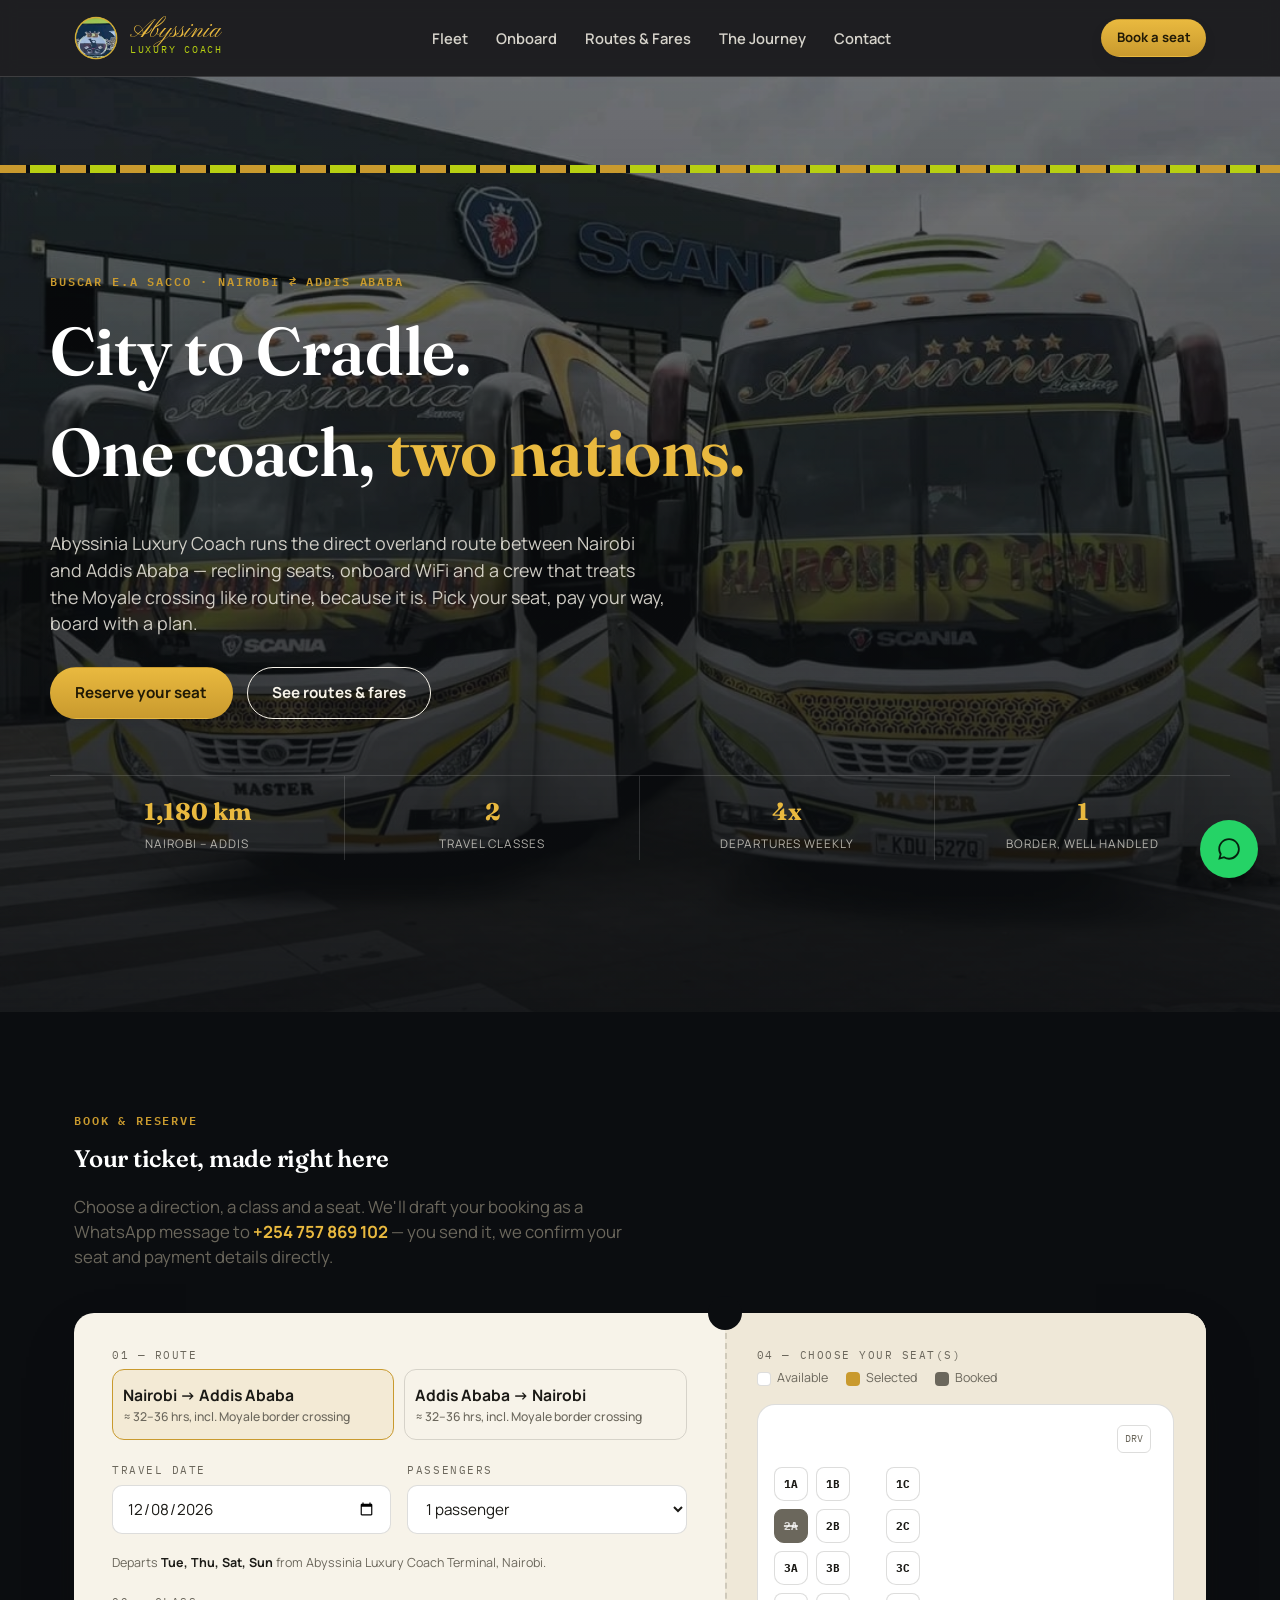
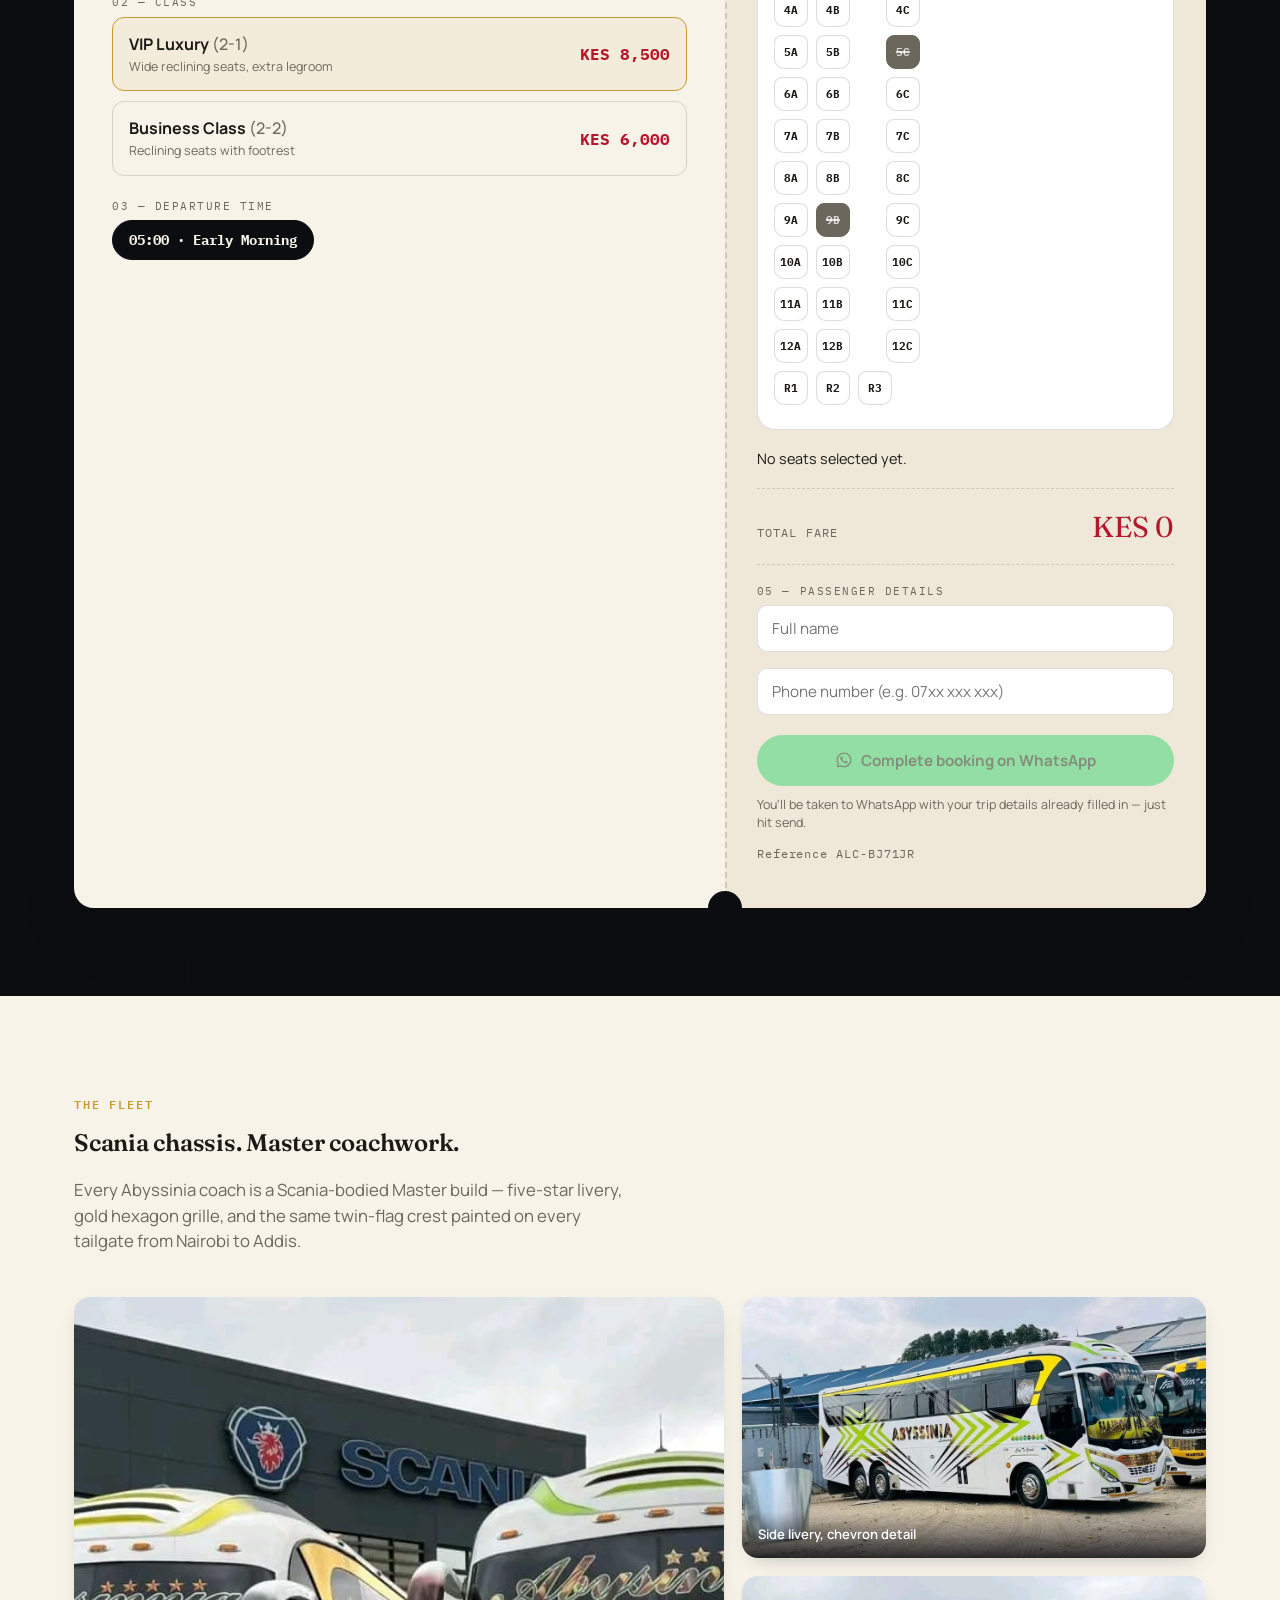
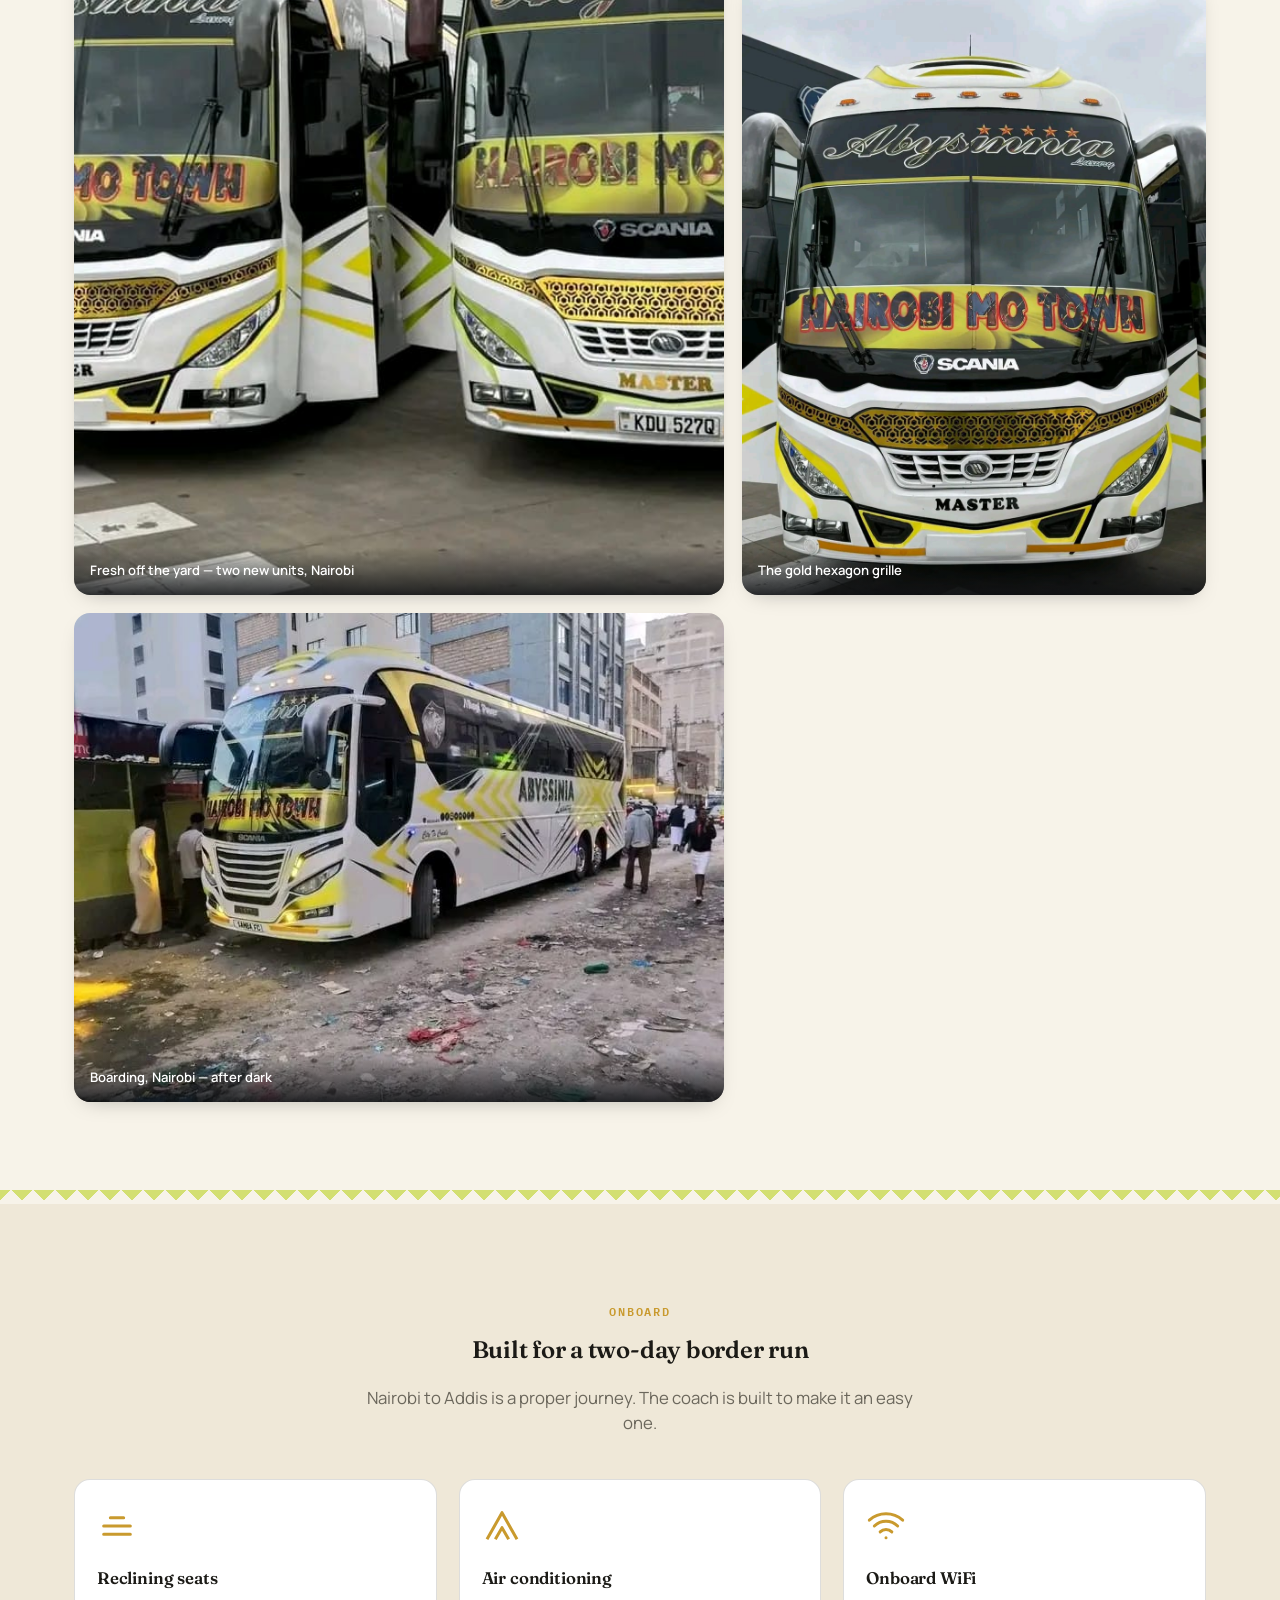
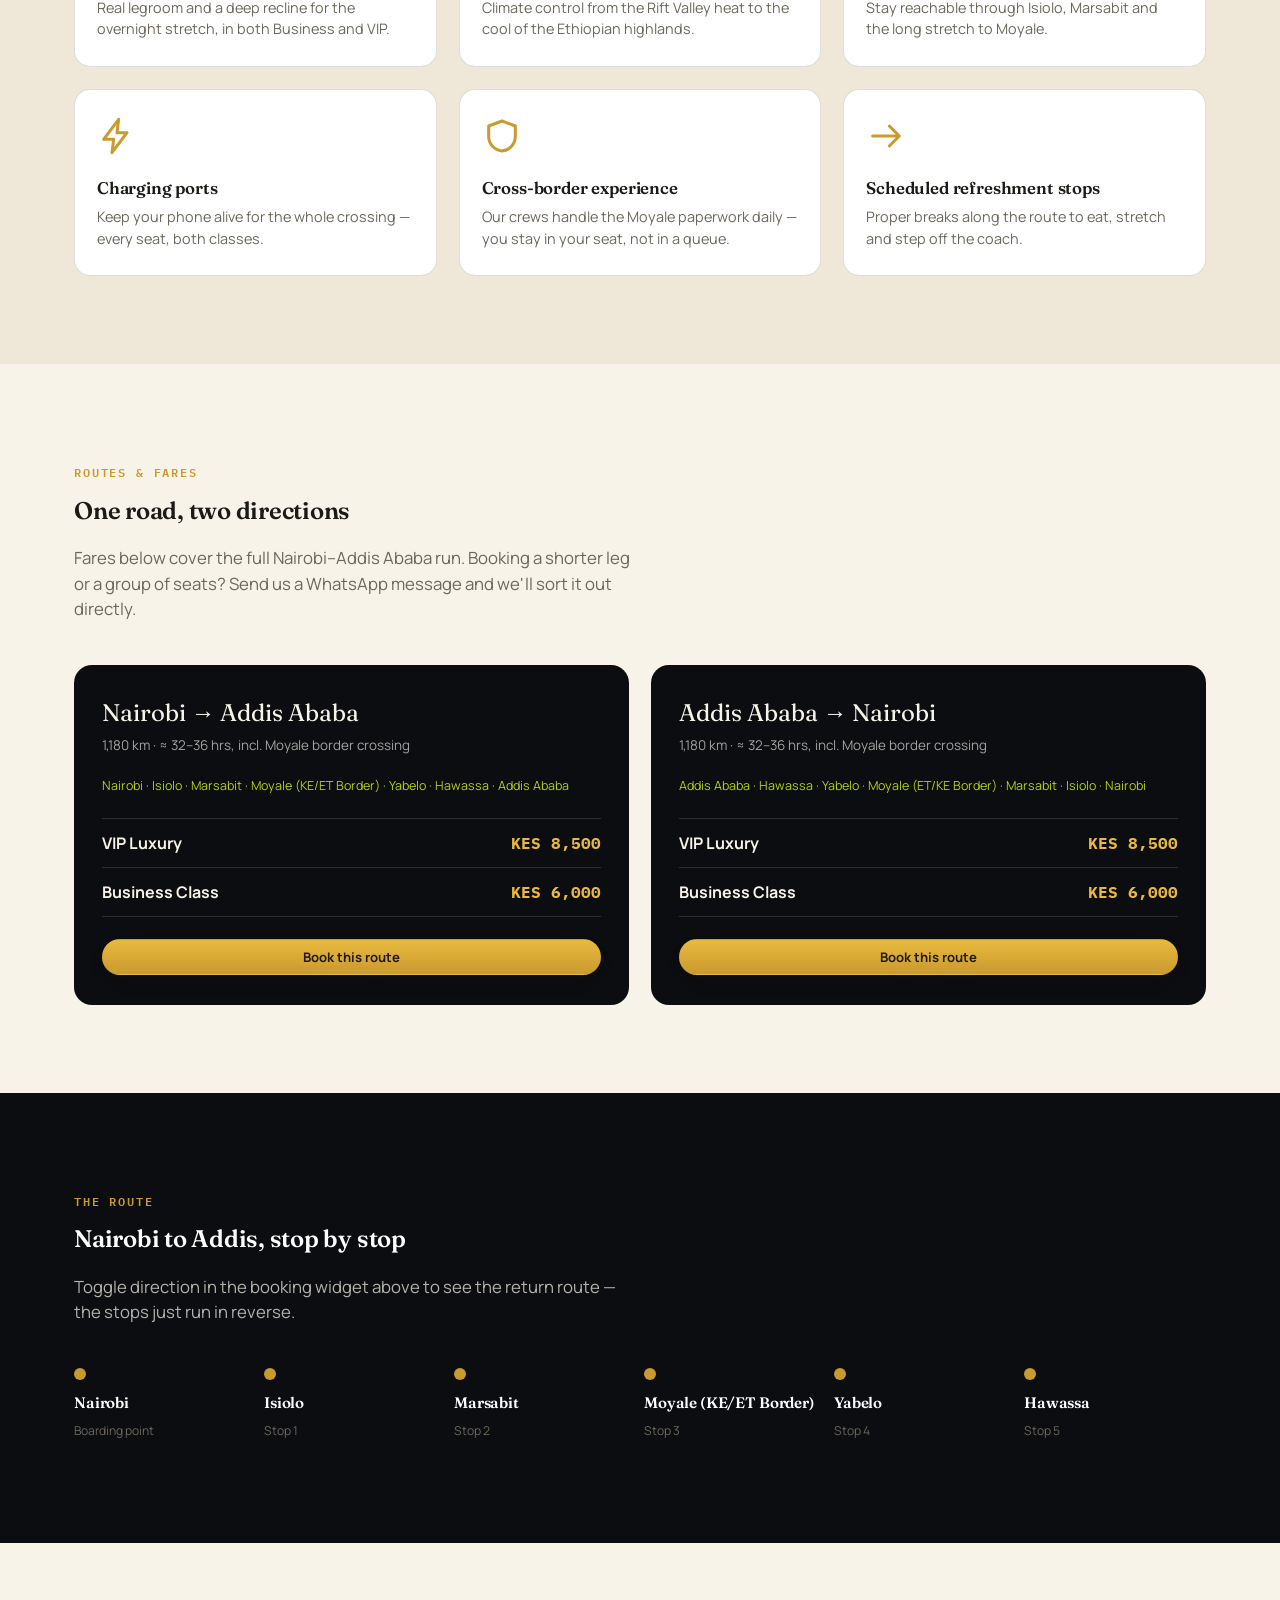
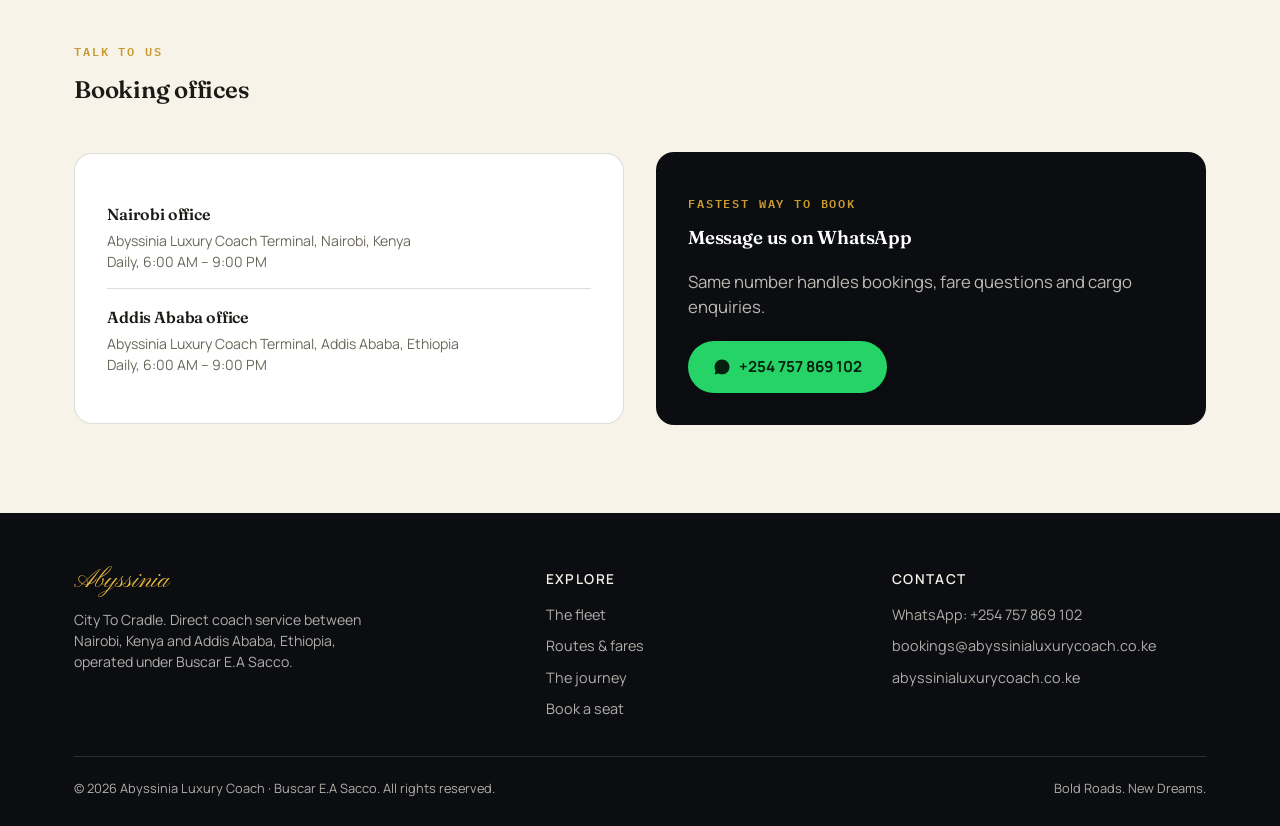
==== index.html @ d4b807ba "Add files via upload" ====
<!DOCTYPE html>
<html lang="en">
<head>
<meta charset="UTF-8">
<meta name="viewport" content="width=device-width, initial-scale=1.0">
<title>Abyssinia Luxury Coach | Nairobi — Addis Ababa</title>
<meta name="description" content="Book your seat on Abyssinia Luxury Coach, direct coach service between Nairobi and Addis Ababa. Select your seat and confirm on WhatsApp in minutes.">

<link rel="icon" href="assets/favicon.png" type="image/png">
<link rel="apple-touch-icon" href="assets/apple-touch-icon.png">

<link rel="preconnect" href="https://fonts.googleapis.com">
<link rel="preconnect" href="https://fonts.gstatic.com" crossorigin>
<link href="https://fonts.googleapis.com/css2?family=Fraunces:opsz,wght@9..144,500;9..144,600;9..144,700&family=Pinyon+Script&family=Manrope:wght@400;500;600;700;800&family=IBM+Plex+Mono:wght@500;600;700&display=swap" rel="stylesheet">

<link rel="stylesheet" href="css/style.css">
</head>
<body>

<header class="site-header">
  <div class="wrap">
    <a href="#top" class="brand">
      <img src="assets/images/logo-badge.png" alt="Abyssinia Luxury Coach crest">
      <span class="brand-text">
        <span class="script">Abyssinia</span>
        <small>Luxury Coach</small>
      </span>
    </a>

    <nav>
      <ul class="nav-links" id="navLinks">
        <li><a href="#fleet">Fleet</a></li>
        <li><a href="#amenities">Onboard</a></li>
        <li><a href="#fares">Routes &amp; Fares</a></li>
        <li><a href="#journey">The Journey</a></li>
        <li><a href="#contact">Contact</a></li>
      </ul>
    </nav>

    <div class="nav-cta">
      <a href="#booking" class="btn btn-gold btn-sm">Book a seat</a>
      <button class="nav-toggle" id="navToggle" aria-label="Toggle menu" aria-expanded="false">
        <svg width="20" height="20" viewBox="0 0 24 24" fill="none"><path d="M3 6h18M3 12h18M3 18h18" stroke="currentColor" stroke-width="2" stroke-linecap="round"/></svg>
      </button>
    </div>
  </div>
</header>

<main id="top">

  <!-- ============ HERO ============ -->
  <section class="hero" style="--hero-img:url('/assets/images/fleet-twin-scania.jpg')">
    <div class="hero-top-band"></div>
    <div class="wrap hero-inner">
      <p class="eyebrow">Buscar E.A Sacco · Nairobi ⇄ Addis Ababa</p>
      <h1>City to Cradle.<br>One coach, <em>two nations.</em></h1>
      <p class="lede">Abyssinia Luxury Coach runs the direct overland route between Nairobi and Addis Ababa — reclining seats, onboard WiFi and a crew that treats the Moyale crossing like routine, because it is. Pick your seat, pay your way, board with a plan.</p>
      <div class="hero-ctas">
        <a href="#booking" class="btn btn-gold">Reserve your seat</a>
        <a href="#fares" class="btn btn-outline">See routes &amp; fares</a>
      </div>

      <div class="hero-strip">
        <div><strong>1,180 km</strong><span>Nairobi – Addis</span></div>
        <div><strong>2</strong><span>Travel classes</span></div>
        <div><strong>4x</strong><span>Departures weekly</span></div>
        <div><strong>1</strong><span>Border, well handled</span></div>
      </div>
    </div>
  </section>

  <!-- ============ BOOKING ============ -->
  <section class="booking" id="booking">
    <div class="wrap">
      <div class="section-head">
        <p class="eyebrow">Book &amp; reserve</p>
        <h2 style="color:#fff">Your ticket, made right here</h2>
        <p class="lede">Choose a direction, a class and a seat. We'll draft your booking as a WhatsApp message to <strong style="color:var(--gold-bright)">+254 757 869 102</strong> — you send it, we confirm your seat and payment details directly.</p>
      </div>

      <div class="ticket">
        <div class="ticket-tear"></div>
        <!-- MAIN -->
        <div class="ticket-main">

          <span class="ticket-row-label">01 — Route</span>
          <div class="direction-toggle" id="directionToggle"></div>

          <div class="field-grid">
            <div class="field">
              <span class="ticket-row-label" style="margin:0">Travel date</span>
              <input type="date" id="travelDate">
            </div>
            <div class="field">
              <span class="ticket-row-label" style="margin:0">Passengers</span>
              <select id="passengerCount">
                <option value="1">1 passenger</option>
                <option value="2">2 passengers</option>
                <option value="3">3 passengers</option>
                <option value="4">4 passengers</option>
              </select>
            </div>
          </div>
          <p class="days-note" id="daysNote"></p>

          <span class="ticket-row-label" style="margin-top:22px;display:block">02 — Class</span>
          <div class="class-options" id="classOptions"></div>

          <span class="ticket-row-label" style="display:block">03 — Departure time</span>
          <div class="time-options" id="timeOptions"></div>
        </div>

        <div class="ticket-tear-h"></div>

        <!-- STUB -->
        <div class="ticket-stub">
          <span class="ticket-row-label">04 — Choose your seat(s)</span>
          <div class="seatmap-legend">
            <span><i class="legend-swatch available"></i>Available</span>
            <span><i class="legend-swatch selected"></i>Selected</span>
            <span><i class="legend-swatch booked"></i>Booked</span>
          </div>
          <div class="bus-shell">
            <div class="driver-row"><div class="driver-badge">DRV</div></div>
            <div class="seat-grid" id="seatGrid"></div>
          </div>
          <p class="selected-summary" id="selectedSummary">No seats selected yet.</p>

          <div class="stub-total">
            <span class="label">Total fare</span>
            <span class="amt" id="totalFare">KES 0</span>
          </div>

          <span class="ticket-row-label">05 — Passenger details</span>
          <div class="field-grid" style="grid-template-columns:1fr">
            <div class="field">
              <input type="text" id="passengerName" placeholder="Full name">
            </div>
            <div class="field">
              <input type="tel" id="passengerPhone" placeholder="Phone number (e.g. 07xx xxx xxx)">
            </div>
          </div>

          <button class="btn btn-whatsapp btn-block" id="whatsappBtn" disabled>
            <svg width="18" height="18" viewBox="0 0 24 24" fill="currentColor" aria-hidden="true"><path d="M12.04 2C6.58 2 2.13 6.45 2.13 11.91c0 1.75.46 3.45 1.32 4.95L2.05 22l5.29-1.39a9.87 9.87 0 0 0 4.7 1.2h.01c5.46 0 9.9-4.45 9.9-9.9C21.96 6.45 17.5 2 12.04 2Zm0 18.06h-.01a8.2 8.2 0 0 1-4.18-1.15l-.3-.18-3.14.82.84-3.06-.2-.31a8.18 8.18 0 0 1-1.26-4.37c0-4.52 3.68-8.2 8.26-8.2 2.2 0 4.27.86 5.83 2.42a8.15 8.15 0 0 1 2.41 5.8c0 4.52-3.69 8.2-8.25 8.2Zm4.52-6.15c-.25-.12-1.46-.72-1.68-.8-.23-.08-.39-.12-.56.12-.16.25-.64.8-.78.96-.14.17-.29.19-.53.06-.25-.12-1.04-.38-1.99-1.22-.73-.66-1.23-1.46-1.37-1.71-.14-.25-.02-.38.11-.5.11-.11.25-.29.37-.43.12-.15.16-.25.24-.42.08-.16.04-.31-.02-.43-.06-.12-.56-1.35-.77-1.85-.2-.48-.4-.42-.56-.42-.14-.01-.31-.01-.47-.01a.9.9 0 0 0-.65.31c-.23.25-.86.84-.86 2.04 0 1.2.88 2.37 1 2.53.12.16 1.73 2.64 4.2 3.7.59.25 1.04.4 1.4.52.59.19 1.12.16 1.55.1.47-.07 1.46-.6 1.66-1.18.21-.58.21-1.07.14-1.18-.06-.1-.22-.16-.47-.28Z"/></svg>
            Complete booking on WhatsApp
          </button>
          <p class="form-note">You'll be taken to WhatsApp with your trip details already filled in — just hit send.</p>
          <p class="ticket-code" id="ticketCode"></p>
        </div>
      </div>
    </div>
  </section>

  <!-- ============ FLEET ============ -->
  <section id="fleet">
    <div class="wrap">
      <div class="section-head">
        <p class="eyebrow">The fleet</p>
        <h2>Scania chassis. Master coachwork.</h2>
        <p class="lede">Every Abyssinia coach is a Scania-bodied Master build — five-star livery, gold hexagon grille, and the same twin-flag crest painted on every tailgate from Nairobi to Addis.</p>
      </div>

      <div class="fleet-grid">
        <div class="fleet-item fleet-main">
          <img src="assets/images/fleet-twin-scania.jpg" alt="Two Abyssinia Luxury Coach Scania buses parked side by side outside the Scania dealership">
          <div class="cap">Fresh off the yard — two new units, Nairobi</div>
        </div>
        <div class="fleet-item">
          <img src="assets/images/fleet-side-profile.jpg" alt="Side profile of an Abyssinia Luxury Coach bus showing the lime-and-gold chevron livery">
          <div class="cap">Side livery, chevron detail</div>
        </div>
        <div class="fleet-item">
          <img src="assets/images/fleet-front-closeup.jpg" alt="Close-up of the Abyssinia Luxury Coach front grille and windscreen branding">
          <div class="cap">The gold hexagon grille</div>
        </div>
        <div class="fleet-item">
          <img src="assets/images/fleet-night-boarding.jpg" alt="Abyssinia Luxury Coach bus boarding passengers at night in Nairobi">
          <div class="cap">Boarding, Nairobi — after dark</div>
        </div>
      </div>
    </div>
  </section>

  <div class="chevron-rule"></div>

  <!-- ============ AMENITIES ============ -->
  <section id="amenities" class="on-dim">
    <div class="wrap">
      <div class="section-head center" style="margin-left:auto;margin-right:auto;">
        <p class="eyebrow">Onboard</p>
        <h2>Built for a two-day border run</h2>
        <p class="lede" style="margin-left:auto;margin-right:auto;">Nairobi to Addis is a proper journey. The coach is built to make it an easy one.</p>
      </div>

      <div class="amenities-grid" id="amenitiesGrid">
        <div class="amenity">
          <svg class="icon" viewBox="0 0 24 24" fill="none"><path d="M4 17h16M4 12h16M8 7h8" stroke="currentColor" stroke-width="1.8" stroke-linecap="round"/></svg>
          <h3>Reclining seats</h3>
          <p>Real legroom and a deep recline for the overnight stretch, in both Business and VIP.</p>
        </div>
        <div class="amenity">
          <svg class="icon" viewBox="0 0 24 24" fill="none"><path d="M3 20l9-16 9 16" stroke="currentColor" stroke-width="1.8" stroke-linejoin="round"/><path d="M8 20l4-7 4 7" stroke="currentColor" stroke-width="1.8" stroke-linejoin="round"/></svg>
          <h3>Air conditioning</h3>
          <p>Climate control from the Rift Valley heat to the cool of the Ethiopian highlands.</p>
        </div>
        <div class="amenity">
          <svg class="icon" viewBox="0 0 24 24" fill="none"><path d="M2 8.5a15 15 0 0 1 20 0M5 12a10 10 0 0 1 14 0M8.5 15.5a5 5 0 0 1 7 0M12 19h.01" stroke="currentColor" stroke-width="1.8" stroke-linecap="round"/></svg>
          <h3>Onboard WiFi</h3>
          <p>Stay reachable through Isiolo, Marsabit and the long stretch to Moyale.</p>
        </div>
        <div class="amenity">
          <svg class="icon" viewBox="0 0 24 24" fill="none"><path d="M13 2 4 14h6l-1 8 9-12h-6l1-8Z" stroke="currentColor" stroke-width="1.8" stroke-linejoin="round"/></svg>
          <h3>Charging ports</h3>
          <p>Keep your phone alive for the whole crossing — every seat, both classes.</p>
        </div>
        <div class="amenity">
          <svg class="icon" viewBox="0 0 24 24" fill="none"><path d="M12 3 4 6v6c0 5 3.4 8.5 8 9 4.6-.5 8-4 8-9V6l-8-3Z" stroke="currentColor" stroke-width="1.8" stroke-linejoin="round"/></svg>
          <h3>Cross-border experience</h3>
          <p>Our crews handle the Moyale paperwork daily — you stay in your seat, not in a queue.</p>
        </div>
        <div class="amenity">
          <svg class="icon" viewBox="0 0 24 24" fill="none"><path d="M4 12h16M14 6l6 6-6 6" stroke="currentColor" stroke-width="1.8" stroke-linecap="round" stroke-linejoin="round"/></svg>
          <h3>Scheduled refreshment stops</h3>
          <p>Proper breaks along the route to eat, stretch and step off the coach.</p>
        </div>
      </div>
    </div>
  </section>

  <!-- ============ FARES ============ -->
  <section id="fares">
    <div class="wrap">
      <div class="section-head">
        <p class="eyebrow">Routes &amp; fares</p>
        <h2>One road, two directions</h2>
        <p class="lede">Fares below cover the full Nairobi–Addis Ababa run. Booking a shorter leg or a group of seats? Send us a WhatsApp message and we'll sort it out directly.</p>
      </div>
      <div class="fare-cards" id="fareCards"></div>
    </div>
  </section>

  <!-- ============ JOURNEY ============ -->
  <section id="journey" class="on-dark">
    <div class="wrap">
      <div class="section-head">
        <p class="eyebrow">The route</p>
        <h2 style="color:#fff">Nairobi to Addis, stop by stop</h2>
        <p class="lede">Toggle direction in the booking widget above to see the return route — the stops just run in reverse.</p>
      </div>
      <div class="journey-line" id="journeyLine"></div>
    </div>
  </section>

  <!-- ============ CONTACT ============ -->
  <section id="contact">
    <div class="wrap">
      <div class="section-head">
        <p class="eyebrow">Talk to us</p>
        <h2>Booking offices</h2>
      </div>

      <div class="contact-grid">
        <div class="contact-card" id="officesCard"></div>

        <div class="contact-card" style="background:var(--ink); color:#fff; border:none;">
          <p class="eyebrow">Fastest way to book</p>
          <h3 style="color:#fff;margin-bottom:14px;">Message us on WhatsApp</h3>
          <p class="lede" style="color:rgba(247,243,233,.75); margin-bottom:22px;">Same number handles bookings, fare questions and cargo enquiries.</p>
          <a class="btn btn-whatsapp" id="contactWaBtn" href="#" target="_blank" rel="noopener">
            <svg width="18" height="18" viewBox="0 0 24 24" fill="currentColor" aria-hidden="true"><path d="M12.04 2C6.58 2 2.13 6.45 2.13 11.91c0 1.75.46 3.45 1.32 4.95L2.05 22l5.29-1.39a9.87 9.87 0 0 0 4.7 1.2h.01c5.46 0 9.9-4.45 9.9-9.9C21.96 6.45 17.5 2 12.04 2Z"/></svg>
            +254 757 869 102
          </a>
        </div>
      </div>
    </div>
  </section>

</main>

<footer class="site-footer">
  <div class="wrap">
    <div class="footer-grid">
      <div>
        <span class="brand-text" style="margin-bottom:10px;">
          <span class="script" style="font-size:1.6rem;">Abyssinia</span>
        </span>
        <p style="max-width:32ch; font-size:.88rem;">City To Cradle. Direct coach service between Nairobi, Kenya and Addis Ababa, Ethiopia, operated under Buscar E.A Sacco.</p>
      </div>
      <div>
        <h4>Explore</h4>
        <ul>
          <li><a href="#fleet">The fleet</a></li>
          <li><a href="#fares">Routes &amp; fares</a></li>
          <li><a href="#journey">The journey</a></li>
          <li><a href="#booking">Book a seat</a></li>
        </ul>
      </div>
      <div>
        <h4>Contact</h4>
        <ul>
          <li>WhatsApp: +254 757 869 102</li>
          <li id="footerEmail"></li>
          <li><a href="https://abyssinialuxurycoach.co.ke">abyssinialuxurycoach.co.ke</a></li>
        </ul>
      </div>
    </div>
    <div class="footer-bottom">
      <span>© <span id="year"></span> Abyssinia Luxury Coach · Buscar E.A Sacco. All rights reserved.</span>
      <span>Bold Roads. New Dreams.</span>
    </div>
  </div>
</footer>

<a class="wa-float" id="floatWaBtn" href="#" target="_blank" rel="noopener" aria-label="Chat on WhatsApp">
  <svg width="26" height="26" viewBox="0 0 24 24" fill="currentColor" aria-hidden="true"><path d="M12.04 2C6.58 2 2.13 6.45 2.13 11.91c0 1.75.46 3.45 1.32 4.95L2.05 22l5.29-1.39a9.87 9.87 0 0 0 4.7 1.2h.01c5.46 0 9.9-4.45 9.9-9.9C21.96 6.45 17.5 2 12.04 2Zm0 18.06h-.01a8.2 8.2 0 0 1-4.18-1.15l-.3-.18-3.14.82.84-3.06-.2-.31a8.18 8.18 0 0 1-1.26-4.37c0-4.52 3.68-8.2 8.26-8.2 2.2 0 4.27.86 5.83 2.42a8.15 8.15 0 0 1 2.41 5.8c0 4.52-3.69 8.2-8.25 8.2Z"/></svg>
</a>

<script src="js/app.js"></script>
</body>
</html>
---- css/style.css ----
/* ============================================================
   ABYSSINIA LUXURY COACH — stylesheet
   Design tokens live at the top; everything else derives from them.
   ============================================================ */

:root{
  /* --- palette, pulled from the fleet livery --- */
  --ink:        #0b0d10;   /* roof-band black */
  --ink-soft:   #14181d;
  --ink-line:   rgba(255,255,255,.14);
  --paper:      #f7f3e9;   /* ticket paper */
  --paper-dim:  #efe8d8;
  --gold:       #c99a2e;   /* grille gold */
  --gold-bright:#e9b93f;
  --lime:       #b7cf12;   /* chevron accent */
  --crimson:    #b5182c;   /* rear stripe accent, used sparingly */
  --ink-text:   #1b1a16;
  --muted:      #6b675c;
  --paper-line: rgba(20,18,10,.14);

  --font-display: "Fraunces", Georgia, serif;
  --font-script:  "Pinyon Script", cursive;
  --font-body:    "Manrope", -apple-system, BlinkMacSystemFont, "Segoe UI", sans-serif;
  --font-mono:    "IBM Plex Mono", ui-monospace, Menlo, monospace;

  --radius: 14px;
  --shadow-lg: 0 24px 60px -20px rgba(11,13,16,.45);
  --shadow-sm: 0 8px 22px -12px rgba(11,13,16,.35);
  --maxw: 1180px;
}

*,*::before,*::after{ box-sizing:border-box; }
html{ scroll-behavior:smooth; scroll-padding-top:84px; }
@media (prefers-reduced-motion: reduce){
  html{ scroll-behavior:auto; }
  *{ animation-duration:.001ms !important; animation-iteration-count:1 !important; transition-duration:.001ms !important; }
}

body{
  margin:0;
  background:var(--paper);
  color:var(--ink-text);
  font-family:var(--font-body);
  line-height:1.5;
  -webkit-font-smoothing:antialiased;
}

img{ max-width:100%; display:block; }
a{ color:inherit; }
button{ font-family:inherit; }

.wrap{ max-width:var(--maxw); margin:0 auto; padding:0 24px; }

h1,h2,h3,h4{ font-family:var(--font-display); margin:0 0 .4em; font-weight:600; letter-spacing:-.01em; }
.eyebrow{
  font-family:var(--font-mono); text-transform:uppercase; letter-spacing:.16em;
  font-size:.72rem; color:var(--gold); font-weight:600;
}
.lede{ color:var(--muted); font-size:1.05rem; max-width:56ch; }

:focus-visible{ outline:3px solid var(--gold-bright); outline-offset:3px; }

/* ---------- buttons ---------- */
.btn{
  display:inline-flex; align-items:center; justify-content:center; gap:.5em;
  padding:.9em 1.6em; border-radius:999px; border:1px solid transparent;
  font-weight:700; font-size:.95rem; cursor:pointer; text-decoration:none;
  transition:transform .15s ease, box-shadow .15s ease, background .15s ease, opacity .15s ease;
  white-space:nowrap;
}
.btn:active{ transform:translateY(1px); }
.btn-gold{ background:linear-gradient(180deg,var(--gold-bright),var(--gold)); color:#211a06; box-shadow:var(--shadow-sm); }
.btn-gold:hover{ box-shadow:0 12px 26px -10px rgba(201,154,46,.65); }
.btn-outline{ background:transparent; border-color:currentColor; color:inherit; }
.btn-outline:hover{ background:rgba(255,255,255,.08); }
.btn-dark{ background:var(--ink); color:var(--paper); }
.btn-dark:hover{ background:var(--ink-soft); }
.btn-whatsapp{ background:#25D366; color:#06210f; box-shadow:var(--shadow-sm); }
.btn-whatsapp:hover{ box-shadow:0 12px 26px -10px rgba(37,211,102,.6); }
.btn[disabled]{ opacity:.45; cursor:not-allowed; box-shadow:none; }
.btn-block{ width:100%; }
.btn-sm{ padding:.6em 1.1em; font-size:.82rem; }

/* ============================================================
   HEADER
   ============================================================ */
.site-header{
  position:sticky; top:0; z-index:50;
  background:rgba(11,13,16,.92); backdrop-filter:blur(8px);
  border-bottom:1px solid var(--ink-line);
  color:var(--paper);
}
.site-header .wrap{
  display:flex; align-items:center; justify-content:space-between;
  height:76px; gap:16px;
}
.brand{ display:flex; align-items:center; gap:12px; text-decoration:none; color:inherit; }
.brand img{ width:44px; height:44px; border-radius:50%; }
.brand-text{ display:flex; flex-direction:column; line-height:1.1; }
.brand-text .script{ font-family:var(--font-script); font-size:1.55rem; color:var(--gold-bright); line-height:1; }
.brand-text small{ font-family:var(--font-mono); letter-spacing:.18em; font-size:.6rem; color:var(--lime); text-transform:uppercase; }

.nav-links{ display:flex; align-items:center; gap:28px; list-style:none; margin:0; padding:0; }
.nav-links a{ text-decoration:none; font-size:.92rem; font-weight:600; color:var(--paper); opacity:.85; }
.nav-links a:hover{ opacity:1; }
.nav-cta{ display:flex; align-items:center; gap:10px; }

.nav-toggle{ display:none; background:none; border:1px solid var(--ink-line); color:var(--paper); border-radius:8px; padding:8px 10px; }

@media (max-width: 880px){
  .nav-links{ position:absolute; top:76px; left:0; right:0; background:var(--ink); flex-direction:column; align-items:flex-start; padding:18px 24px 26px; gap:16px; border-bottom:1px solid var(--ink-line); display:none; }
  .nav-links.open{ display:flex; }
  .nav-toggle{ display:inline-flex; }
  .nav-cta .btn span.long{ display:none; }
}

/* ============================================================
   HERO
   ============================================================ */
.hero{
  position:relative; color:var(--paper); overflow:hidden;
  background:var(--ink);
}
.hero::before{
  content:""; position:absolute; inset:0;
  background:
    linear-gradient(180deg, rgba(11,13,16,.55) 0%, rgba(11,13,16,.72) 45%, rgba(11,13,16,.94) 100%),
    var(--hero-img) center 30%/cover no-repeat;
}
.hero-top-band{
  position:relative; z-index:2;
  height:8px; width:100%;
  background:repeating-linear-gradient(90deg, var(--gold) 0 26px, var(--ink) 26px 30px, var(--lime) 30px 56px, var(--ink) 56px 60px);
}
.hero-inner{ position:relative; z-index:2; padding:88px 0 64px; }
.hero h1{ font-size:clamp(2.4rem,5.4vw,4.2rem); color:#fff; max-width:16ch; }
.hero h1 em{ font-style:normal; color:var(--gold-bright); }
.hero .lede{ color:rgba(247,243,233,.82); font-size:1.12rem; }
.hero-ctas{ display:flex; flex-wrap:wrap; gap:14px; margin-top:30px; }

.hero-strip{
  position:relative; z-index:2; margin-top:56px;
  display:grid; grid-template-columns:repeat(4,1fr); gap:0;
  border-top:1px solid var(--ink-line);
}
.hero-strip div{ padding:18px 10px 6px; text-align:center; border-right:1px solid var(--ink-line); }
.hero-strip div:last-child{ border-right:none; }
.hero-strip strong{ display:block; font-family:var(--font-display); font-size:1.5rem; color:var(--gold-bright); }
.hero-strip span{ font-size:.74rem; color:rgba(247,243,233,.7); text-transform:uppercase; letter-spacing:.08em; }

@media (max-width:700px){
  .hero-strip{ grid-template-columns:repeat(2,1fr); }
  .hero-strip div:nth-child(2){ border-right:none; }
}

/* ============================================================
   SECTION SCAFFOLDING
   ============================================================ */
section{ padding:88px 0; }
.section-head{ max-width:640px; margin-bottom:44px; }
.section-head.center{ margin-left:auto; margin-right:auto; text-align:center; }
.on-dark{ background:var(--ink); color:var(--paper); }
.on-dark .lede{ color:rgba(247,243,233,.72); }
.on-dim{ background:var(--paper-dim); }

/* chevron divider, echoes the livery */
.chevron-rule{
  height:14px; width:100%;
  background-image: linear-gradient(135deg, var(--lime) 25%, transparent 25%),
                     linear-gradient(225deg, var(--lime) 25%, transparent 25%);
  background-position: 0 0; background-size:22px 22px; opacity:.55;
}

/* ============================================================
   BOOKING — the "ticket stub" signature widget
   ============================================================ */
.booking{ background:var(--ink); color:var(--paper); position:relative; }

.ticket{
  background:var(--paper); color:var(--ink-text); border-radius:20px;
  box-shadow:var(--shadow-lg); position:relative; overflow:visible;
  display:grid; grid-template-columns:1.15fr .85fr;
}
.ticket::before, .ticket::after{
  content:""; position:absolute;
  width:34px; height:34px; background:var(--ink); border-radius:50%; z-index:2;
  left:calc(57.5% - 17px);
}
.ticket::before{ top:-17px; }
.ticket::after{ bottom:-17px; }
.ticket-tear{
  position:absolute; top:0; bottom:0; left:57.5%;
  border-left:2px dashed var(--paper-line); z-index:1;
}
@media (max-width:900px){
  .ticket{ grid-template-columns:1fr; }
  .ticket::before,.ticket::after,.ticket-tear{ display:none; }
  .ticket-tear-h{ display:block !important; }
}
.ticket-tear-h{ display:none; height:0; border-top:2px dashed var(--paper-line); margin:0 28px; }

.ticket-main{ padding:34px 38px; min-width:0; }
.ticket-stub{ padding:34px 32px; background:var(--paper-dim); border-radius:0 20px 20px 0; min-width:0; }
@media (max-width:900px){ .ticket-stub{ border-radius:0 0 20px 20px; } }
@media (max-width:480px){
  .ticket-main, .ticket-stub{ padding:26px 20px; }
}

.ticket-row-label{ font-family:var(--font-mono); font-size:.68rem; text-transform:uppercase; letter-spacing:.14em; color:var(--muted); margin-bottom:6px; display:block; }

.direction-toggle{ display:flex; gap:10px; margin-bottom:22px; }
.direction-toggle button{
  flex:1; min-width:0; padding:14px 10px; border-radius:12px; border:1.5px solid var(--paper-line);
  background:transparent; font-weight:700; font-family:var(--font-body); cursor:pointer;
  display:flex; flex-direction:column; gap:2px; text-align:left; color:var(--ink-text);
}
.direction-toggle button strong,
.direction-toggle button small{ overflow-wrap:anywhere; }
.direction-toggle button strong{ font-size:.98rem; }
.direction-toggle button small{ color:var(--muted); font-weight:500; font-size:.76rem; }
.direction-toggle button.active{ border-color:var(--gold); background:rgba(201,154,46,.1); }

.field-grid{ display:grid; grid-template-columns:minmax(0,1fr) minmax(0,1fr); gap:16px; margin-bottom:20px; }
.field{ display:flex; flex-direction:column; gap:6px; min-width:0; }
.field input, .field select{
  padding:12px 14px; border-radius:10px; border:1.5px solid var(--paper-line);
  font-family:var(--font-body); font-size:.95rem; background:#fff; color:var(--ink-text);
  width:100%; min-width:0;
}
.class-options{ display:flex; flex-direction:column; gap:10px; margin-bottom:22px; }
.class-card{
  border:1.5px solid var(--paper-line); border-radius:12px; padding:14px 16px;
  display:flex; justify-content:space-between; align-items:center; gap:10px; cursor:pointer;
}
.class-card.active{ border-color:var(--gold); background:rgba(201,154,46,.08); }
.class-card .name{ font-weight:700; }
.class-card .perks{ color:var(--muted); font-size:.78rem; margin-top:2px; }
.class-card .price{ font-family:var(--font-mono); font-weight:700; color:var(--crimson); white-space:nowrap; }

.time-options{ display:flex; flex-wrap:wrap; gap:10px; margin-bottom:6px; }
.time-chip{
  padding:10px 16px; border-radius:999px; border:1.5px solid var(--paper-line);
  background:#fff; font-weight:700; font-family:var(--font-mono); font-size:.85rem; cursor:pointer;
}
.time-chip.active{ background:var(--ink); color:var(--paper); border-color:var(--ink); }
.days-note{ font-size:.78rem; color:var(--muted); margin-top:8px; }
.days-note strong{ color:var(--ink-text); }

/* seat map */
.seatmap-legend{ display:flex; gap:18px; margin-bottom:16px; flex-wrap:wrap; }
.seatmap-legend span{ display:flex; align-items:center; gap:6px; font-size:.78rem; color:var(--muted); }
.legend-swatch{ width:14px; height:14px; border-radius:4px; display:inline-block; }
.legend-swatch.available{ background:#fff; border:1.5px solid var(--paper-line); }
.legend-swatch.selected{ background:var(--gold); }
.legend-swatch.booked{ background:var(--muted); }

.bus-shell{
  border:1.5px solid var(--paper-line); border-radius:18px; padding:20px 16px 24px; background:#fff;
}
.driver-row{ display:flex; justify-content:flex-end; margin-bottom:14px; padding-right:6px; }
.driver-badge{
  width:34px; height:28px; border-radius:6px; border:1.5px solid var(--paper-line);
  display:flex; align-items:center; justify-content:center; font-size:.65rem; color:var(--muted); font-family:var(--font-mono);
}
.seat-grid{ display:flex; flex-direction:column; gap:8px; }
.seat-row{ display:grid; gap:8px; align-items:center; }
.seat{
  width:34px; height:34px; border-radius:8px 8px 10px 10px; border:1.5px solid var(--paper-line);
  background:#fff; font-family:var(--font-mono); font-size:.66rem; font-weight:700; color:var(--ink-text);
  display:flex; align-items:center; justify-content:center; cursor:pointer;
}
.seat.selected{ background:var(--gold); border-color:var(--gold); color:#211a06; }
.seat.booked{ background:var(--muted); color:rgba(255,255,255,.75); border-color:var(--muted); cursor:not-allowed; text-decoration:line-through; text-decoration-thickness:1.5px; }
.seat.aisle-gap{ visibility:hidden; }

.selected-summary{ margin-top:18px; font-size:.9rem; }
.selected-summary strong{ font-family:var(--font-mono); }

/* passenger + whatsapp */
.stub-total{ display:flex; justify-content:space-between; align-items:baseline; padding:16px 0; border-top:1px dashed var(--paper-line); border-bottom:1px dashed var(--paper-line); margin:18px 0; }
.stub-total .amt{ font-family:var(--font-display); font-size:1.8rem; color:var(--crimson); }
.stub-total .label{ font-family:var(--font-mono); font-size:.72rem; text-transform:uppercase; letter-spacing:.1em; color:var(--muted); }
.form-note{ font-size:.78rem; color:var(--muted); margin-top:10px; }
.ticket-code{ font-family:var(--font-mono); font-size:.72rem; color:var(--muted); letter-spacing:.08em; }

/* ============================================================
   FLEET GALLERY
   ============================================================ */
.fleet-grid{ display:grid; grid-template-columns:1.4fr 1fr; gap:18px; }
.fleet-grid .fleet-main{ grid-row:span 2; }
.fleet-item{ position:relative; border-radius:16px; overflow:hidden; box-shadow:var(--shadow-sm); }
.fleet-item img{ width:100%; height:100%; object-fit:cover; }
.fleet-item .cap{
  position:absolute; left:0; right:0; bottom:0; padding:14px 16px;
  background:linear-gradient(180deg, transparent, rgba(11,13,16,.85));
  color:#fff; font-size:.82rem; font-weight:600;
}
@media (max-width:820px){
  .fleet-grid{ grid-template-columns:1fr 1fr; }
  .fleet-grid .fleet-main{ grid-column:span 2; grid-row:auto; aspect-ratio:16/9; }
  .fleet-item{ aspect-ratio:1/1; }
}

/* ============================================================
   AMENITIES
   ============================================================ */
.amenities-grid{ display:grid; grid-template-columns:repeat(3,1fr); gap:22px; }
.amenity{ padding:26px 22px; border:1.5px solid var(--paper-line); border-radius:16px; background:#fff; }
.amenity .icon{ width:40px; height:40px; margin-bottom:14px; color:var(--gold); }
.amenity h3{ font-size:1.05rem; margin-bottom:.3em; }
.amenity p{ color:var(--muted); font-size:.9rem; margin:0; }
@media (max-width:820px){ .amenities-grid{ grid-template-columns:1fr 1fr; } }
@media (max-width:560px){ .amenities-grid{ grid-template-columns:1fr; } }

/* ============================================================
   FARES
   ============================================================ */
.fare-cards{ display:grid; grid-template-columns:1fr 1fr; gap:22px; }
.fare-card{ background:var(--ink); color:var(--paper); border-radius:18px; padding:30px 28px; position:relative; overflow:hidden; }
.fare-card .route-name{ font-family:var(--font-display); font-size:1.5rem; margin-bottom:4px; }
.fare-card .route-meta{ color:rgba(247,243,233,.65); font-size:.84rem; margin-bottom:20px; }
.fare-card .stops{ font-size:.78rem; color:var(--lime); margin-bottom:22px; line-height:1.7; }
.fare-line{ display:flex; justify-content:space-between; align-items:center; padding:12px 0; border-top:1px solid var(--ink-line); }
.fare-line:last-of-type{ border-bottom:1px solid var(--ink-line); margin-bottom:22px; }
.fare-line .cls{ font-weight:700; }
.fare-line .price{ font-family:var(--font-mono); color:var(--gold-bright); font-weight:700; }
@media (max-width:820px){ .fare-cards{ grid-template-columns:1fr; } }

/* ============================================================
   JOURNEY / STOPS TIMELINE
   ============================================================ */
.journey-line{ display:flex; overflow-x:auto; gap:0; padding-bottom:14px; }
.journey-stop{ flex:0 0 auto; width:190px; position:relative; padding:0 18px 0 0; }
.journey-stop .dot{ width:12px; height:12px; border-radius:50%; background:var(--gold); margin-bottom:12px; position:relative; }
.journey-stop .dot::after{ content:""; position:absolute; top:5px; left:12px; width:178px; height:2px; background:var(--paper-line); }
.journey-stop:last-child .dot::after{ display:none; }
.journey-stop h4{ font-size:.95rem; margin-bottom:2px; }
.journey-stop span{ font-size:.76rem; color:var(--muted); }

/* ============================================================
   CONTACT + FOOTER
   ============================================================ */
.contact-grid{ display:grid; grid-template-columns:1fr 1fr; gap:32px; align-items:center; }
.contact-card{ background:#fff; border-radius:18px; padding:32px; border:1.5px solid var(--paper-line); }
.office{ padding:16px 0; border-top:1px solid var(--paper-line); }
.office:first-child{ border-top:none; }
.office h4{ margin:0 0 4px; font-size:1rem; }
.office p{ margin:0; color:var(--muted); font-size:.88rem; }
@media (max-width:820px){ .contact-grid{ grid-template-columns:1fr; } }

.site-footer{ background:var(--ink); color:rgba(247,243,233,.7); padding:56px 0 28px; }
.footer-grid{ display:grid; grid-template-columns:1.4fr 1fr 1fr; gap:32px; margin-bottom:36px; }
.footer-grid h4{ color:var(--paper); font-family:var(--font-body); font-size:.85rem; text-transform:uppercase; letter-spacing:.1em; margin-bottom:14px; }
.footer-grid ul{ list-style:none; margin:0; padding:0; display:flex; flex-direction:column; gap:10px; font-size:.9rem; }
.footer-grid a{ text-decoration:none; color:inherit; }
.footer-grid a:hover{ color:var(--gold-bright); }
.footer-bottom{ border-top:1px solid var(--ink-line); padding-top:22px; display:flex; justify-content:space-between; flex-wrap:wrap; gap:10px; font-size:.8rem; }
@media (max-width:820px){ .footer-grid{ grid-template-columns:1fr; } }

/* whatsapp floating button */
.wa-float{
  position:fixed; bottom:22px; right:22px; z-index:60;
  width:58px; height:58px; border-radius:50%; background:#25D366; color:#06210f;
  display:flex; align-items:center; justify-content:center; box-shadow:0 12px 26px -8px rgba(0,0,0,.4);
  text-decoration:none;
}

.visually-hidden{ position:absolute; width:1px; height:1px; overflow:hidden; clip:rect(0 0 0 0); white-space:nowrap; }
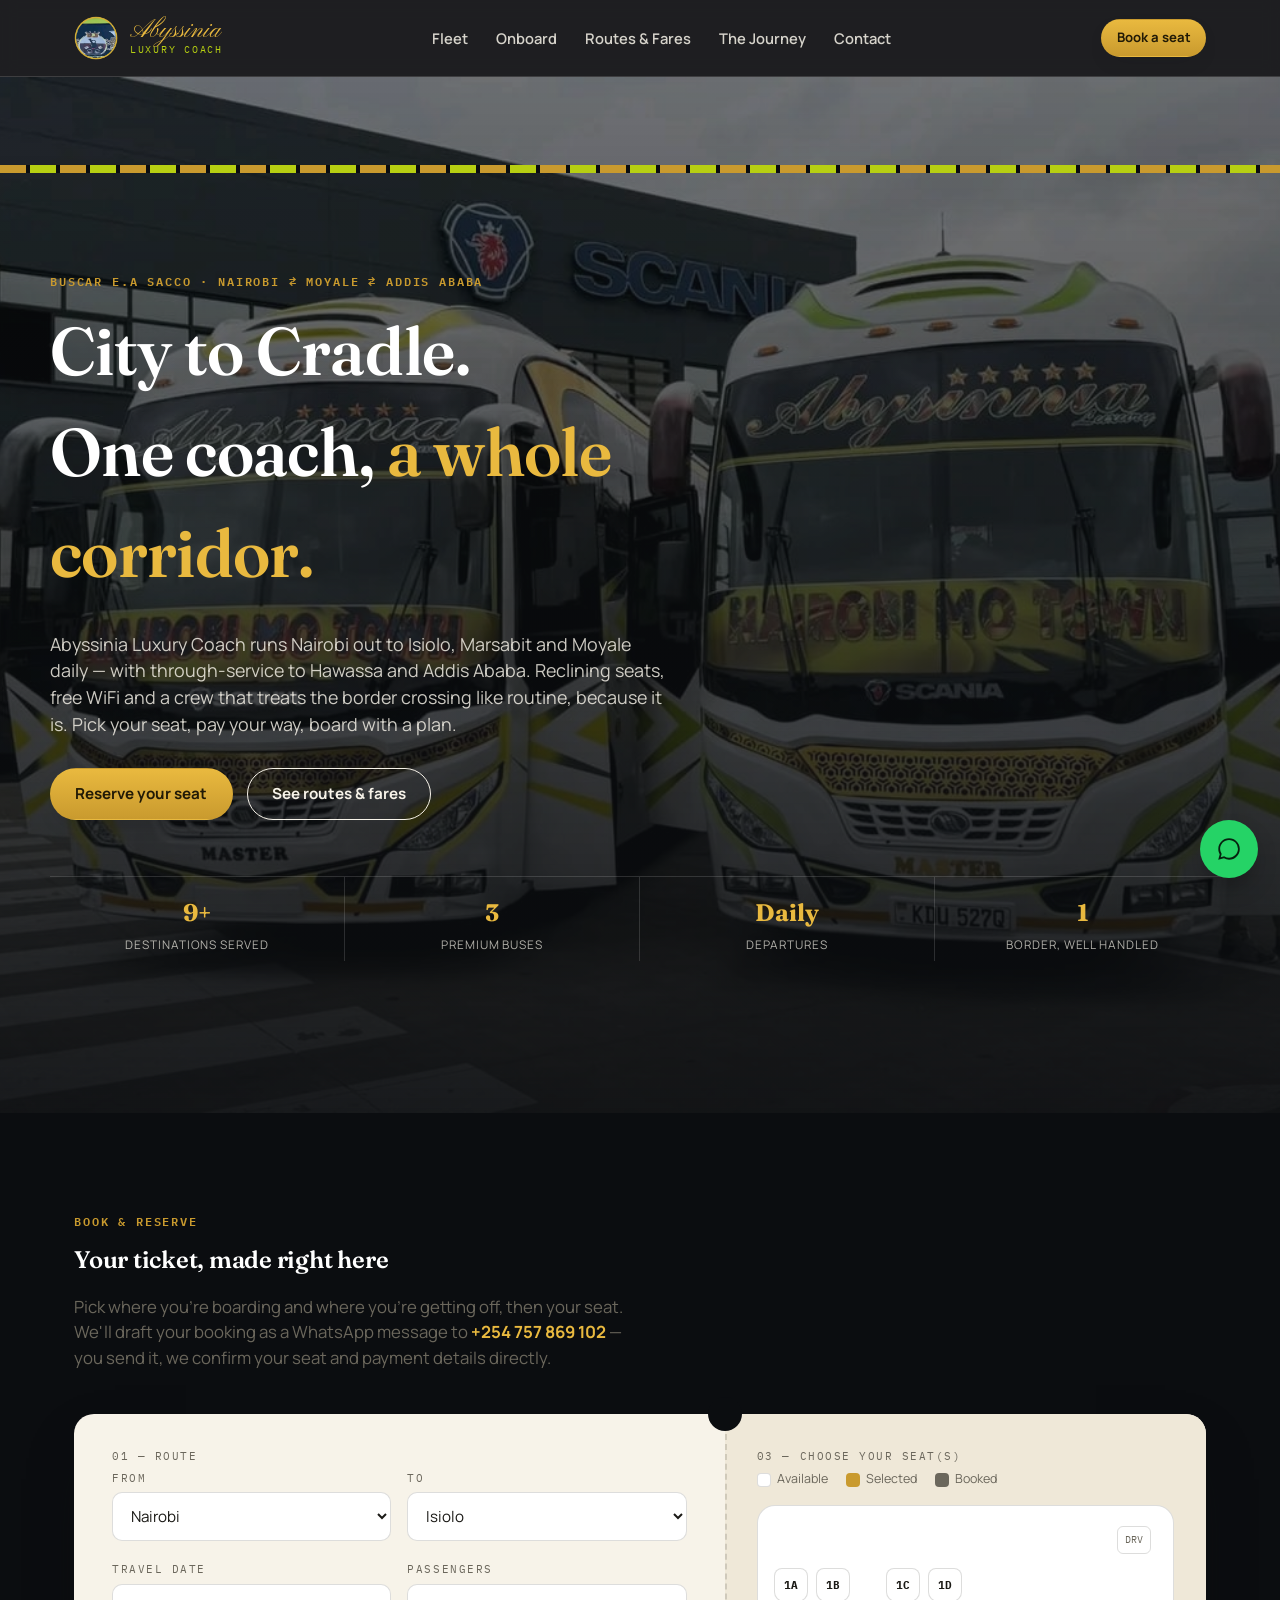
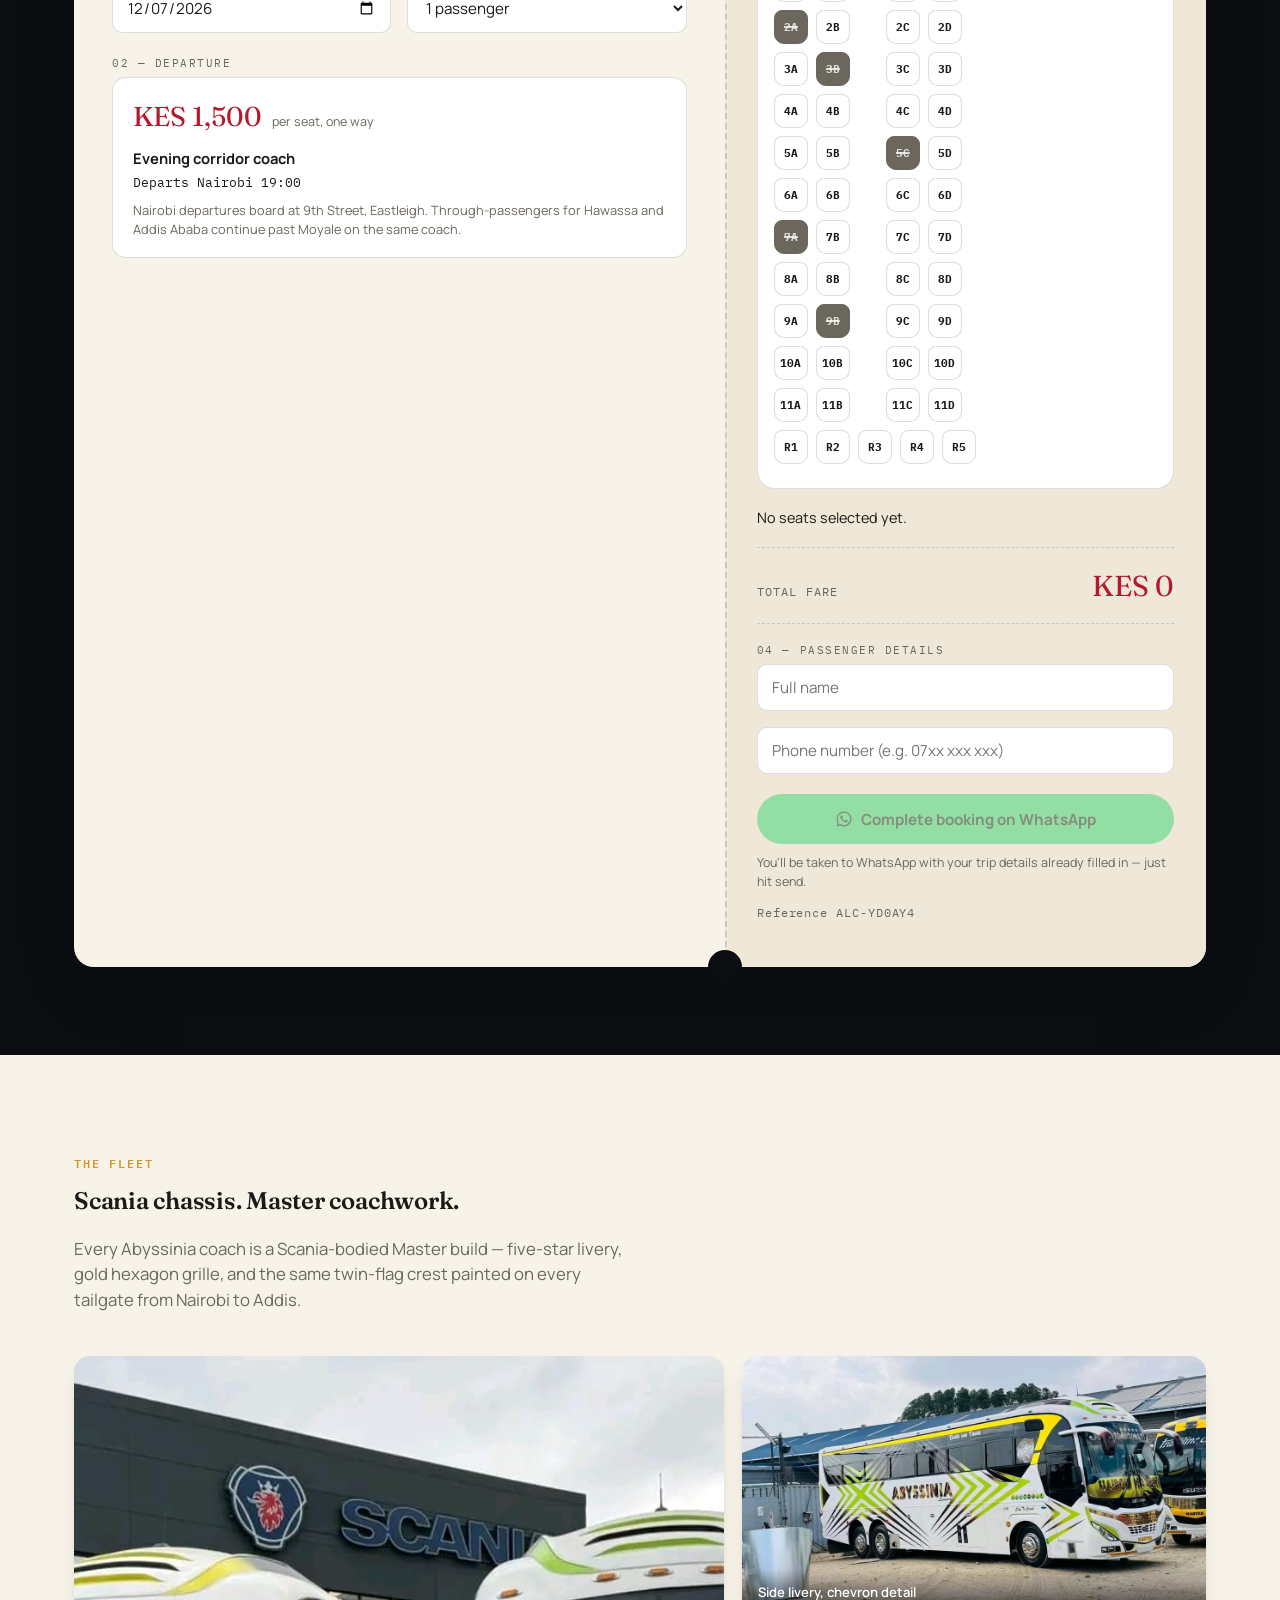
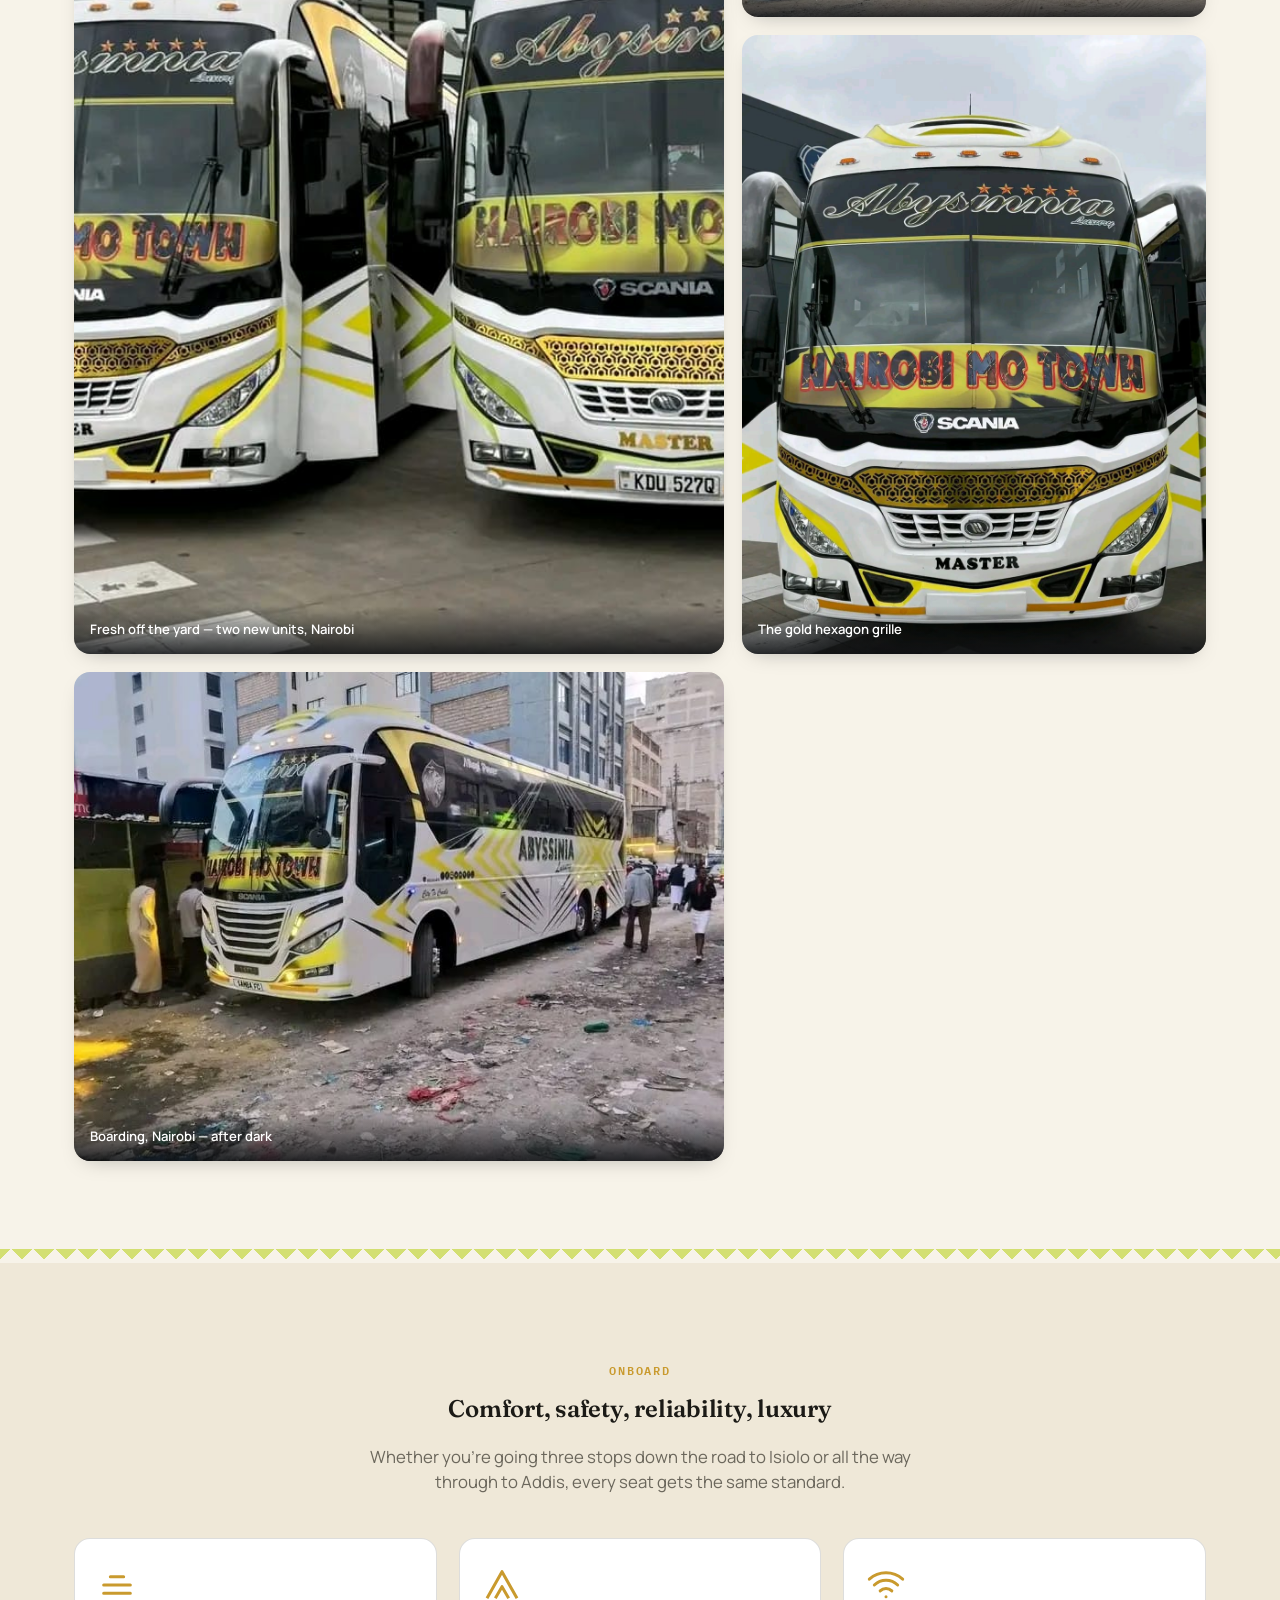
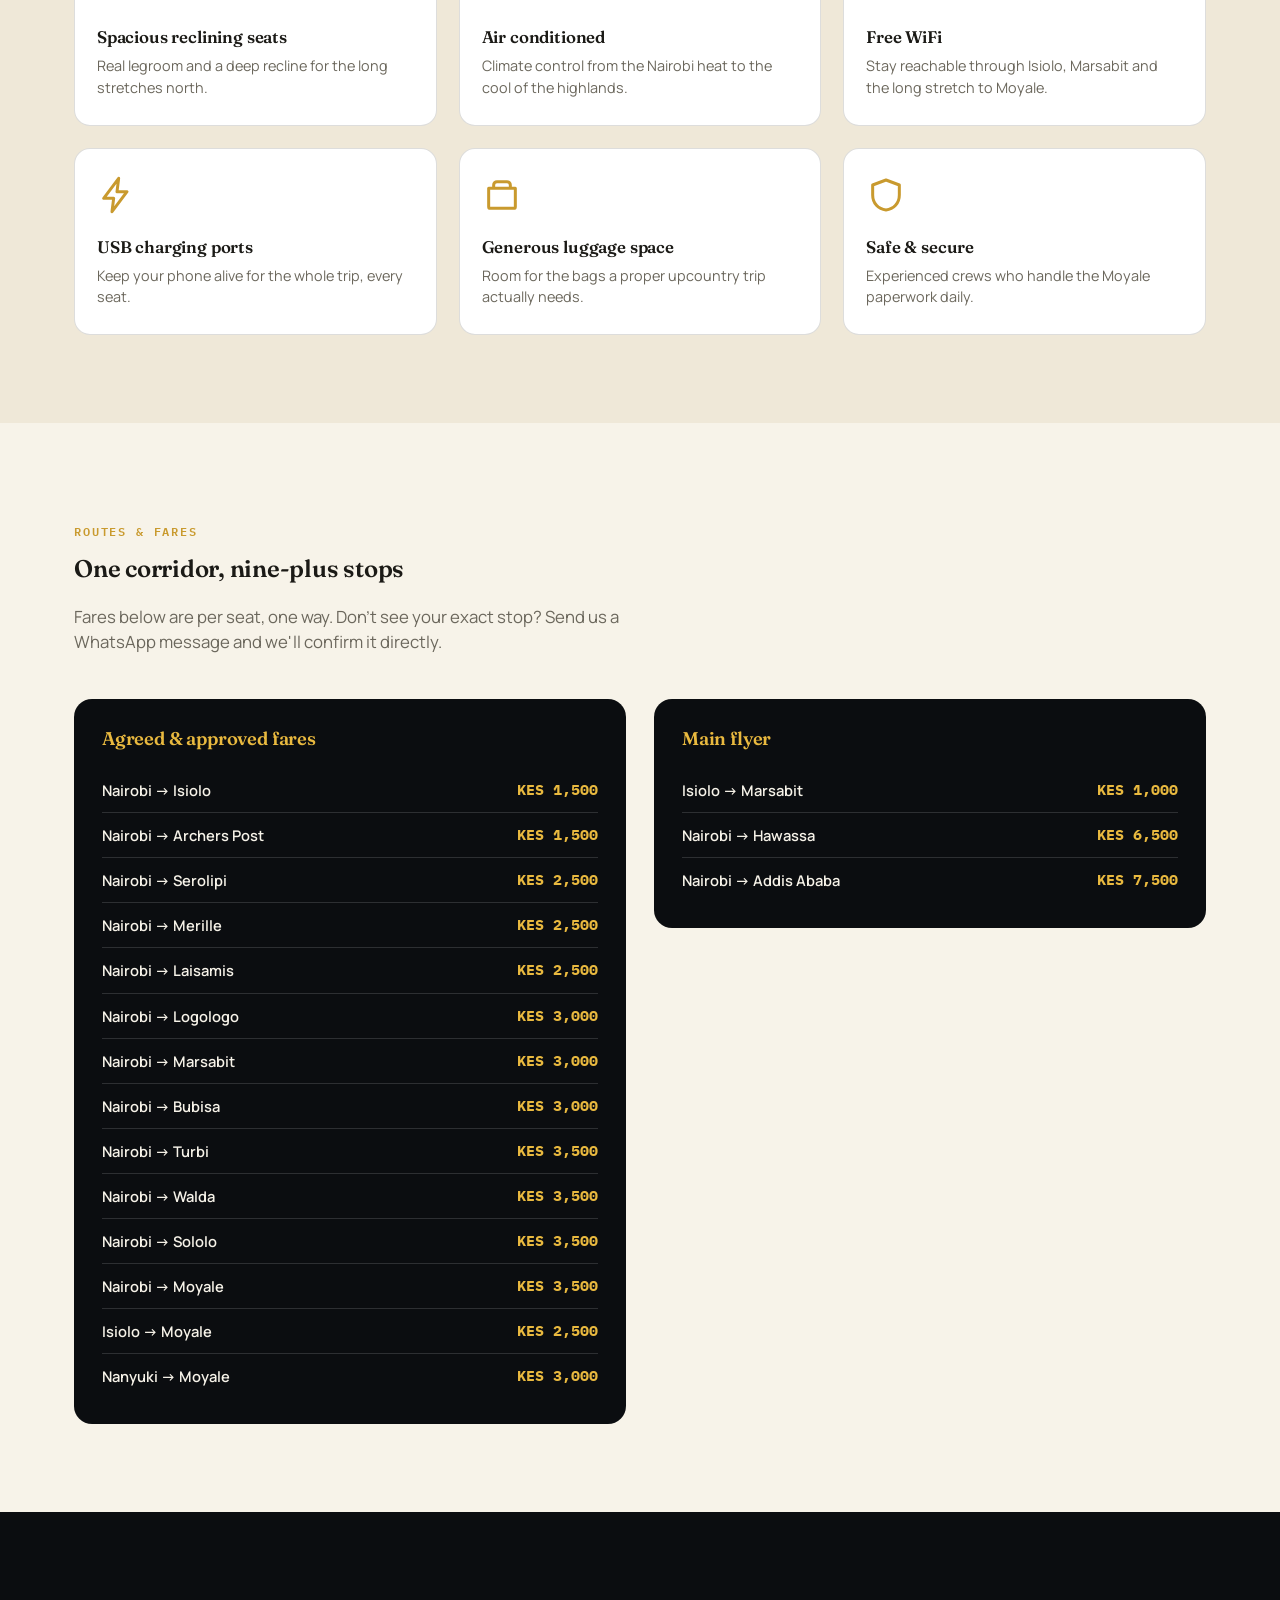
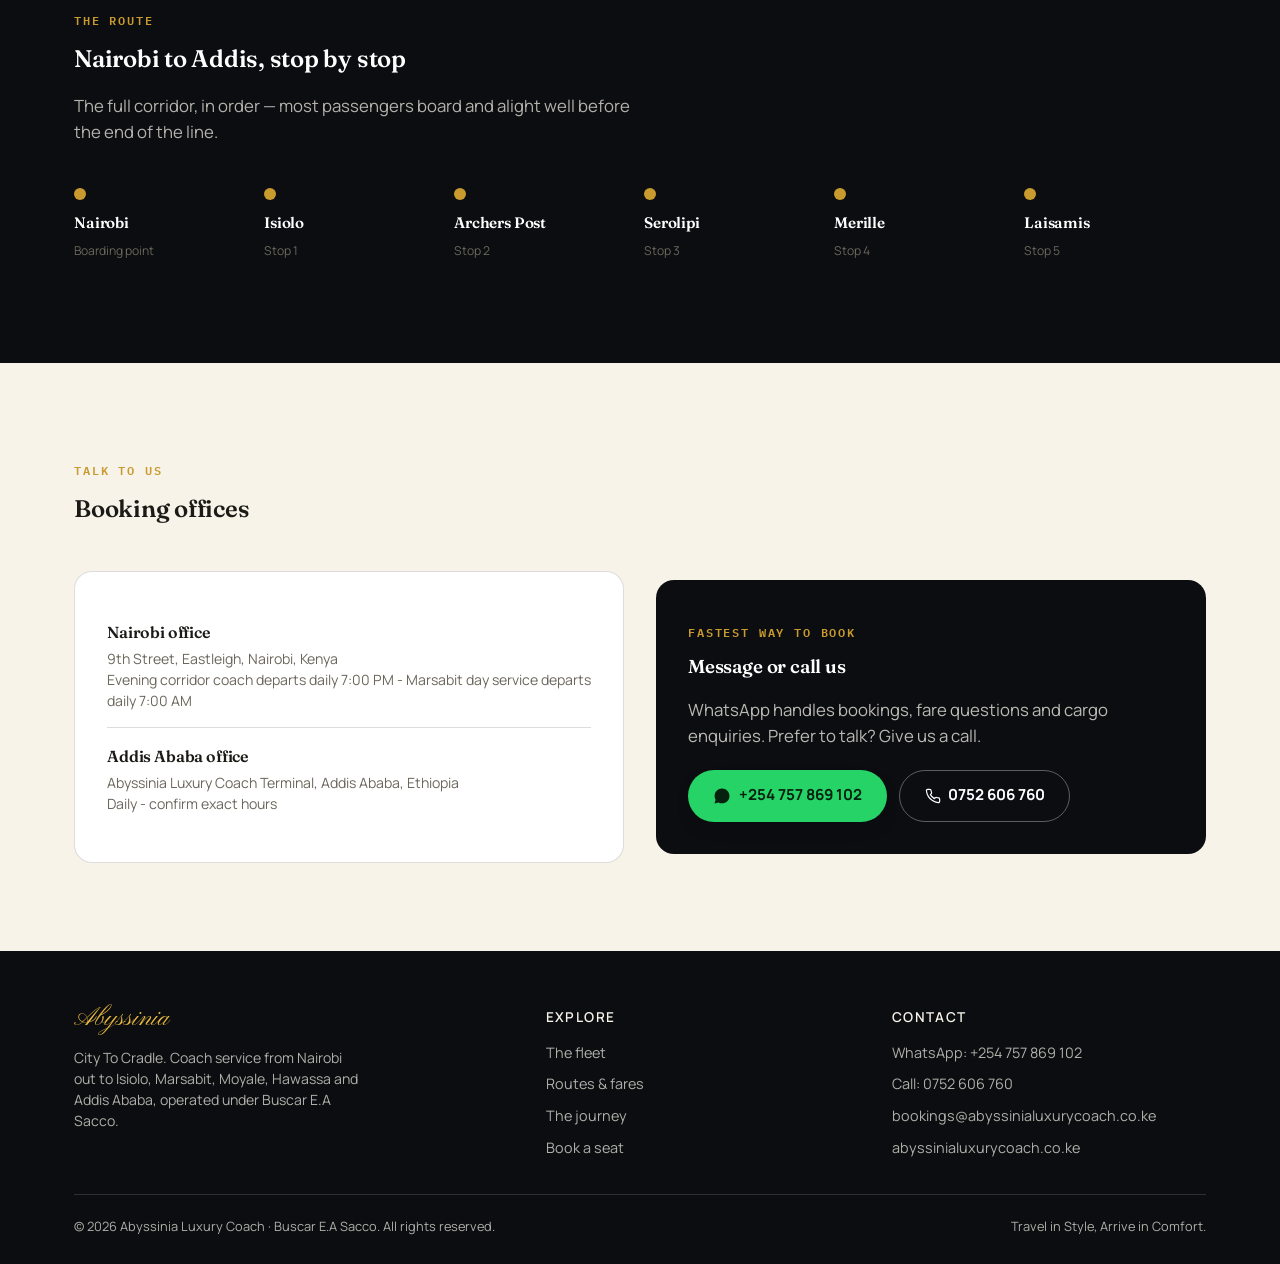
==== commit b3ea4d25: "Add files via upload" ====
--- a/index.html
+++ b/index.html
@@ -52,18 +52,18 @@
   <section class="hero" style="--hero-img:url('/assets/images/fleet-twin-scania.jpg')">
     <div class="hero-top-band"></div>
     <div class="wrap hero-inner">
-      <p class="eyebrow">Buscar E.A Sacco · Nairobi ⇄ Addis Ababa</p>
-      <h1>City to Cradle.<br>One coach, <em>two nations.</em></h1>
-      <p class="lede">Abyssinia Luxury Coach runs the direct overland route between Nairobi and Addis Ababa — reclining seats, onboard WiFi and a crew that treats the Moyale crossing like routine, because it is. Pick your seat, pay your way, board with a plan.</p>
+      <p class="eyebrow">Buscar E.A Sacco · Nairobi ⇄ Moyale ⇄ Addis Ababa</p>
+      <h1>City to Cradle.<br>One coach, <em>a whole corridor.</em></h1>
+      <p class="lede">Abyssinia Luxury Coach runs Nairobi out to Isiolo, Marsabit and Moyale daily — with through-service to Hawassa and Addis Ababa. Reclining seats, free WiFi and a crew that treats the border crossing like routine, because it is. Pick your seat, pay your way, board with a plan.</p>
       <div class="hero-ctas">
         <a href="#booking" class="btn btn-gold">Reserve your seat</a>
         <a href="#fares" class="btn btn-outline">See routes &amp; fares</a>
       </div>
 
       <div class="hero-strip">
-        <div><strong>1,180 km</strong><span>Nairobi – Addis</span></div>
-        <div><strong>2</strong><span>Travel classes</span></div>
-        <div><strong>4x</strong><span>Departures weekly</span></div>
+        <div><strong>9+</strong><span>Destinations served</span></div>
+        <div><strong>3</strong><span>Premium buses</span></div>
+        <div><strong>Daily</strong><span>Departures</span></div>
         <div><strong>1</strong><span>Border, well handled</span></div>
       </div>
     </div>
@@ -75,7 +75,7 @@
       <div class="section-head">
         <p class="eyebrow">Book &amp; reserve</p>
         <h2 style="color:#fff">Your ticket, made right here</h2>
-        <p class="lede">Choose a direction, a class and a seat. We'll draft your booking as a WhatsApp message to <strong style="color:var(--gold-bright)">+254 757 869 102</strong> — you send it, we confirm your seat and payment details directly.</p>
+        <p class="lede">Pick where you're boarding and where you're getting off, then your seat. We'll draft your booking as a WhatsApp message to <strong style="color:var(--gold-bright)">+254 757 869 102</strong> — you send it, we confirm your seat and payment details directly.</p>
       </div>
 
       <div class="ticket">
@@ -84,7 +84,16 @@
         <div class="ticket-main">
 
           <span class="ticket-row-label">01 — Route</span>
-          <div class="direction-toggle" id="directionToggle"></div>
+          <div class="field-grid">
+            <div class="field">
+              <span class="ticket-row-label" style="margin:0">From</span>
+              <select id="fromSelect"></select>
+            </div>
+            <div class="field">
+              <span class="ticket-row-label" style="margin:0">To</span>
+              <select id="toSelect"></select>
+            </div>
+          </div>
 
           <div class="field-grid">
             <div class="field">
@@ -101,20 +110,16 @@
               </select>
             </div>
           </div>
-          <p class="days-note" id="daysNote"></p>
-
-          <span class="ticket-row-label" style="margin-top:22px;display:block">02 — Class</span>
-          <div class="class-options" id="classOptions"></div>
-
-          <span class="ticket-row-label" style="display:block">03 — Departure time</span>
-          <div class="time-options" id="timeOptions"></div>
+
+          <span class="ticket-row-label" style="margin-top:22px;display:block">02 — Departure</span>
+          <div id="routeInfoCard"></div>
         </div>
 
         <div class="ticket-tear-h"></div>
 
         <!-- STUB -->
         <div class="ticket-stub">
-          <span class="ticket-row-label">04 — Choose your seat(s)</span>
+          <span class="ticket-row-label">03 — Choose your seat(s)</span>
           <div class="seatmap-legend">
             <span><i class="legend-swatch available"></i>Available</span>
             <span><i class="legend-swatch selected"></i>Selected</span>
@@ -131,7 +136,7 @@
             <span class="amt" id="totalFare">KES 0</span>
           </div>
 
-          <span class="ticket-row-label">05 — Passenger details</span>
+          <span class="ticket-row-label">04 — Passenger details</span>
           <div class="field-grid" style="grid-template-columns:1fr">
             <div class="field">
               <input type="text" id="passengerName" placeholder="Full name">
@@ -189,40 +194,40 @@
     <div class="wrap">
       <div class="section-head center" style="margin-left:auto;margin-right:auto;">
         <p class="eyebrow">Onboard</p>
-        <h2>Built for a two-day border run</h2>
-        <p class="lede" style="margin-left:auto;margin-right:auto;">Nairobi to Addis is a proper journey. The coach is built to make it an easy one.</p>
+        <h2>Comfort, safety, reliability, luxury</h2>
+        <p class="lede" style="margin-left:auto;margin-right:auto;">Whether you're going three stops down the road to Isiolo or all the way through to Addis, every seat gets the same standard.</p>
       </div>
 
       <div class="amenities-grid" id="amenitiesGrid">
         <div class="amenity">
           <svg class="icon" viewBox="0 0 24 24" fill="none"><path d="M4 17h16M4 12h16M8 7h8" stroke="currentColor" stroke-width="1.8" stroke-linecap="round"/></svg>
-          <h3>Reclining seats</h3>
-          <p>Real legroom and a deep recline for the overnight stretch, in both Business and VIP.</p>
+          <h3>Spacious reclining seats</h3>
+          <p>Real legroom and a deep recline for the long stretches north.</p>
         </div>
         <div class="amenity">
           <svg class="icon" viewBox="0 0 24 24" fill="none"><path d="M3 20l9-16 9 16" stroke="currentColor" stroke-width="1.8" stroke-linejoin="round"/><path d="M8 20l4-7 4 7" stroke="currentColor" stroke-width="1.8" stroke-linejoin="round"/></svg>
-          <h3>Air conditioning</h3>
-          <p>Climate control from the Rift Valley heat to the cool of the Ethiopian highlands.</p>
+          <h3>Air conditioned</h3>
+          <p>Climate control from the Nairobi heat to the cool of the highlands.</p>
         </div>
         <div class="amenity">
           <svg class="icon" viewBox="0 0 24 24" fill="none"><path d="M2 8.5a15 15 0 0 1 20 0M5 12a10 10 0 0 1 14 0M8.5 15.5a5 5 0 0 1 7 0M12 19h.01" stroke="currentColor" stroke-width="1.8" stroke-linecap="round"/></svg>
-          <h3>Onboard WiFi</h3>
+          <h3>Free WiFi</h3>
           <p>Stay reachable through Isiolo, Marsabit and the long stretch to Moyale.</p>
         </div>
         <div class="amenity">
           <svg class="icon" viewBox="0 0 24 24" fill="none"><path d="M13 2 4 14h6l-1 8 9-12h-6l1-8Z" stroke="currentColor" stroke-width="1.8" stroke-linejoin="round"/></svg>
-          <h3>Charging ports</h3>
-          <p>Keep your phone alive for the whole crossing — every seat, both classes.</p>
+          <h3>USB charging ports</h3>
+          <p>Keep your phone alive for the whole trip, every seat.</p>
+        </div>
+        <div class="amenity">
+          <svg class="icon" viewBox="0 0 24 24" fill="none"><path d="M7 8V6a2 2 0 0 1 2-2h6a2 2 0 0 1 2 2v2M4 8h16v11a1 1 0 0 1-1 1H5a1 1 0 0 1-1-1V8Z" stroke="currentColor" stroke-width="1.8" stroke-linejoin="round"/></svg>
+          <h3>Generous luggage space</h3>
+          <p>Room for the bags a proper upcountry trip actually needs.</p>
         </div>
         <div class="amenity">
           <svg class="icon" viewBox="0 0 24 24" fill="none"><path d="M12 3 4 6v6c0 5 3.4 8.5 8 9 4.6-.5 8-4 8-9V6l-8-3Z" stroke="currentColor" stroke-width="1.8" stroke-linejoin="round"/></svg>
-          <h3>Cross-border experience</h3>
-          <p>Our crews handle the Moyale paperwork daily — you stay in your seat, not in a queue.</p>
-        </div>
-        <div class="amenity">
-          <svg class="icon" viewBox="0 0 24 24" fill="none"><path d="M4 12h16M14 6l6 6-6 6" stroke="currentColor" stroke-width="1.8" stroke-linecap="round" stroke-linejoin="round"/></svg>
-          <h3>Scheduled refreshment stops</h3>
-          <p>Proper breaks along the route to eat, stretch and step off the coach.</p>
+          <h3>Safe &amp; secure</h3>
+          <p>Experienced crews who handle the Moyale paperwork daily.</p>
         </div>
       </div>
     </div>
@@ -233,10 +238,10 @@
     <div class="wrap">
       <div class="section-head">
         <p class="eyebrow">Routes &amp; fares</p>
-        <h2>One road, two directions</h2>
-        <p class="lede">Fares below cover the full Nairobi–Addis Ababa run. Booking a shorter leg or a group of seats? Send us a WhatsApp message and we'll sort it out directly.</p>
-      </div>
-      <div class="fare-cards" id="fareCards"></div>
+        <h2>One corridor, nine-plus stops</h2>
+        <p class="lede">Fares below are per seat, one way. Don't see your exact stop? Send us a WhatsApp message and we'll confirm it directly.</p>
+      </div>
+      <div id="fareTables"></div>
     </div>
   </section>
 
@@ -246,7 +251,7 @@
       <div class="section-head">
         <p class="eyebrow">The route</p>
         <h2 style="color:#fff">Nairobi to Addis, stop by stop</h2>
-        <p class="lede">Toggle direction in the booking widget above to see the return route — the stops just run in reverse.</p>
+        <p class="lede">The full corridor, in order — most passengers board and alight well before the end of the line.</p>
       </div>
       <div class="journey-line" id="journeyLine"></div>
     </div>
@@ -265,12 +270,18 @@
 
         <div class="contact-card" style="background:var(--ink); color:#fff; border:none;">
           <p class="eyebrow">Fastest way to book</p>
-          <h3 style="color:#fff;margin-bottom:14px;">Message us on WhatsApp</h3>
-          <p class="lede" style="color:rgba(247,243,233,.75); margin-bottom:22px;">Same number handles bookings, fare questions and cargo enquiries.</p>
-          <a class="btn btn-whatsapp" id="contactWaBtn" href="#" target="_blank" rel="noopener">
-            <svg width="18" height="18" viewBox="0 0 24 24" fill="currentColor" aria-hidden="true"><path d="M12.04 2C6.58 2 2.13 6.45 2.13 11.91c0 1.75.46 3.45 1.32 4.95L2.05 22l5.29-1.39a9.87 9.87 0 0 0 4.7 1.2h.01c5.46 0 9.9-4.45 9.9-9.9C21.96 6.45 17.5 2 12.04 2Z"/></svg>
-            +254 757 869 102
-          </a>
+          <h3 style="color:#fff;margin-bottom:14px;">Message or call us</h3>
+          <p class="lede" style="color:rgba(247,243,233,.75); margin-bottom:22px;">WhatsApp handles bookings, fare questions and cargo enquiries. Prefer to talk? Give us a call.</p>
+          <div style="display:flex; flex-wrap:wrap; gap:12px;">
+            <a class="btn btn-whatsapp" id="contactWaBtn" href="#" target="_blank" rel="noopener">
+              <svg width="18" height="18" viewBox="0 0 24 24" fill="currentColor" aria-hidden="true"><path d="M12.04 2C6.58 2 2.13 6.45 2.13 11.91c0 1.75.46 3.45 1.32 4.95L2.05 22l5.29-1.39a9.87 9.87 0 0 0 4.7 1.2h.01c5.46 0 9.9-4.45 9.9-9.9C21.96 6.45 17.5 2 12.04 2Z"/></svg>
+              +254 757 869 102
+            </a>
+            <a class="btn btn-outline" id="contactCallBtn" href="#" style="border-color:rgba(247,243,233,.35)">
+              <svg width="16" height="16" viewBox="0 0 24 24" fill="none"><path d="M22 16.92v3a2 2 0 0 1-2.18 2 19.79 19.79 0 0 1-8.63-3.07 19.5 19.5 0 0 1-6-6 19.79 19.79 0 0 1-3.07-8.67A2 2 0 0 1 4.11 2h3a2 2 0 0 1 2 1.72c.127.96.362 1.903.7 2.81a2 2 0 0 1-.45 2.11L8.09 9.91a16 16 0 0 0 6 6l1.27-1.27a2 2 0 0 1 2.11-.45c.907.338 1.85.573 2.81.7A2 2 0 0 1 22 16.92Z" stroke="currentColor" stroke-width="1.8" stroke-linejoin="round"/></svg>
+              <span id="contactCallLabel">Call us</span>
+            </a>
+          </div>
         </div>
       </div>
     </div>
@@ -285,7 +296,7 @@
         <span class="brand-text" style="margin-bottom:10px;">
           <span class="script" style="font-size:1.6rem;">Abyssinia</span>
         </span>
-        <p style="max-width:32ch; font-size:.88rem;">City To Cradle. Direct coach service between Nairobi, Kenya and Addis Ababa, Ethiopia, operated under Buscar E.A Sacco.</p>
+        <p style="max-width:32ch; font-size:.88rem;">City To Cradle. Coach service from Nairobi out to Isiolo, Marsabit, Moyale, Hawassa and Addis Ababa, operated under Buscar E.A Sacco.</p>
       </div>
       <div>
         <h4>Explore</h4>
@@ -300,6 +311,7 @@
         <h4>Contact</h4>
         <ul>
           <li>WhatsApp: +254 757 869 102</li>
+          <li id="footerCall"></li>
           <li id="footerEmail"></li>
           <li><a href="https://abyssinialuxurycoach.co.ke">abyssinialuxurycoach.co.ke</a></li>
         </ul>
@@ -307,7 +319,7 @@
     </div>
     <div class="footer-bottom">
       <span>© <span id="year"></span> Abyssinia Luxury Coach · Buscar E.A Sacco. All rights reserved.</span>
-      <span>Bold Roads. New Dreams.</span>
+      <span>Travel in Style, Arrive in Comfort.</span>
     </div>
   </div>
 </footer>
--- a/css/style.css
+++ b/css/style.css
@@ -208,18 +208,6 @@
 
 .ticket-row-label{ font-family:var(--font-mono); font-size:.68rem; text-transform:uppercase; letter-spacing:.14em; color:var(--muted); margin-bottom:6px; display:block; }
 
-.direction-toggle{ display:flex; gap:10px; margin-bottom:22px; }
-.direction-toggle button{
-  flex:1; min-width:0; padding:14px 10px; border-radius:12px; border:1.5px solid var(--paper-line);
-  background:transparent; font-weight:700; font-family:var(--font-body); cursor:pointer;
-  display:flex; flex-direction:column; gap:2px; text-align:left; color:var(--ink-text);
-}
-.direction-toggle button strong,
-.direction-toggle button small{ overflow-wrap:anywhere; }
-.direction-toggle button strong{ font-size:.98rem; }
-.direction-toggle button small{ color:var(--muted); font-weight:500; font-size:.76rem; }
-.direction-toggle button.active{ border-color:var(--gold); background:rgba(201,154,46,.1); }
-
 .field-grid{ display:grid; grid-template-columns:minmax(0,1fr) minmax(0,1fr); gap:16px; margin-bottom:20px; }
 .field{ display:flex; flex-direction:column; gap:6px; min-width:0; }
 .field input, .field select{
@@ -227,15 +215,6 @@
   font-family:var(--font-body); font-size:.95rem; background:#fff; color:var(--ink-text);
   width:100%; min-width:0;
 }
-.class-options{ display:flex; flex-direction:column; gap:10px; margin-bottom:22px; }
-.class-card{
-  border:1.5px solid var(--paper-line); border-radius:12px; padding:14px 16px;
-  display:flex; justify-content:space-between; align-items:center; gap:10px; cursor:pointer;
-}
-.class-card.active{ border-color:var(--gold); background:rgba(201,154,46,.08); }
-.class-card .name{ font-weight:700; }
-.class-card .perks{ color:var(--muted); font-size:.78rem; margin-top:2px; }
-.class-card .price{ font-family:var(--font-mono); font-weight:700; color:var(--crimson); white-space:nowrap; }
 
 .time-options{ display:flex; flex-wrap:wrap; gap:10px; margin-bottom:6px; }
 .time-chip{
@@ -245,6 +224,17 @@
 .time-chip.active{ background:var(--ink); color:var(--paper); border-color:var(--ink); }
 .days-note{ font-size:.78rem; color:var(--muted); margin-top:8px; }
 .days-note strong{ color:var(--ink-text); }
+
+.route-info-card{
+  border:1.5px solid var(--paper-line); border-radius:14px; padding:18px 20px; background:#fff;
+}
+.route-info-card.warn{ border-color:var(--crimson); background:rgba(181,24,44,.06); font-size:.9rem; }
+.route-info-top{ display:flex; align-items:baseline; gap:10px; margin-bottom:10px; }
+.route-info-fare{ font-family:var(--font-display); font-size:1.7rem; color:var(--crimson); }
+.route-info-per{ font-size:.78rem; color:var(--muted); }
+.route-info-service{ font-weight:700; margin:0 0 4px; font-size:.92rem; }
+.route-info-time{ font-family:var(--font-mono); font-size:.82rem; color:var(--ink-text); margin:0 0 8px; }
+.route-info-note{ font-size:.8rem; color:var(--muted); margin:0; }
 
 /* seat map */
 .seatmap-legend{ display:flex; gap:18px; margin-bottom:16px; flex-wrap:wrap; }
@@ -315,16 +305,15 @@
 /* ============================================================
    FARES
    ============================================================ */
-.fare-cards{ display:grid; grid-template-columns:1fr 1fr; gap:22px; }
-.fare-card{ background:var(--ink); color:var(--paper); border-radius:18px; padding:30px 28px; position:relative; overflow:hidden; }
-.fare-card .route-name{ font-family:var(--font-display); font-size:1.5rem; margin-bottom:4px; }
-.fare-card .route-meta{ color:rgba(247,243,233,.65); font-size:.84rem; margin-bottom:20px; }
-.fare-card .stops{ font-size:.78rem; color:var(--lime); margin-bottom:22px; line-height:1.7; }
-.fare-line{ display:flex; justify-content:space-between; align-items:center; padding:12px 0; border-top:1px solid var(--ink-line); }
-.fare-line:last-of-type{ border-bottom:1px solid var(--ink-line); margin-bottom:22px; }
-.fare-line .cls{ font-weight:700; }
-.fare-line .price{ font-family:var(--font-mono); color:var(--gold-bright); font-weight:700; }
-@media (max-width:820px){ .fare-cards{ grid-template-columns:1fr; } }
+#fareTables{ display:grid; grid-template-columns:1fr 1fr; gap:28px; align-items:start; }
+.fare-table-block{ background:var(--ink); color:var(--paper); border-radius:18px; padding:26px 28px; }
+.fare-table-title{ font-family:var(--font-display); font-size:1.15rem; margin-bottom:16px; color:var(--gold-bright); }
+.fare-table{ display:flex; flex-direction:column; }
+.fare-row{ display:flex; justify-content:space-between; gap:14px; padding:11px 0; border-top:1px solid var(--ink-line); font-size:.92rem; }
+.fare-row:first-child{ border-top:none; }
+.fare-row .leg{ font-weight:600; }
+.fare-row .price{ font-family:var(--font-mono); color:var(--gold-bright); font-weight:700; white-space:nowrap; }
+@media (max-width:820px){ #fareTables{ grid-template-columns:1fr; } }
 
 /* ============================================================
    JOURNEY / STOPS TIMELINE
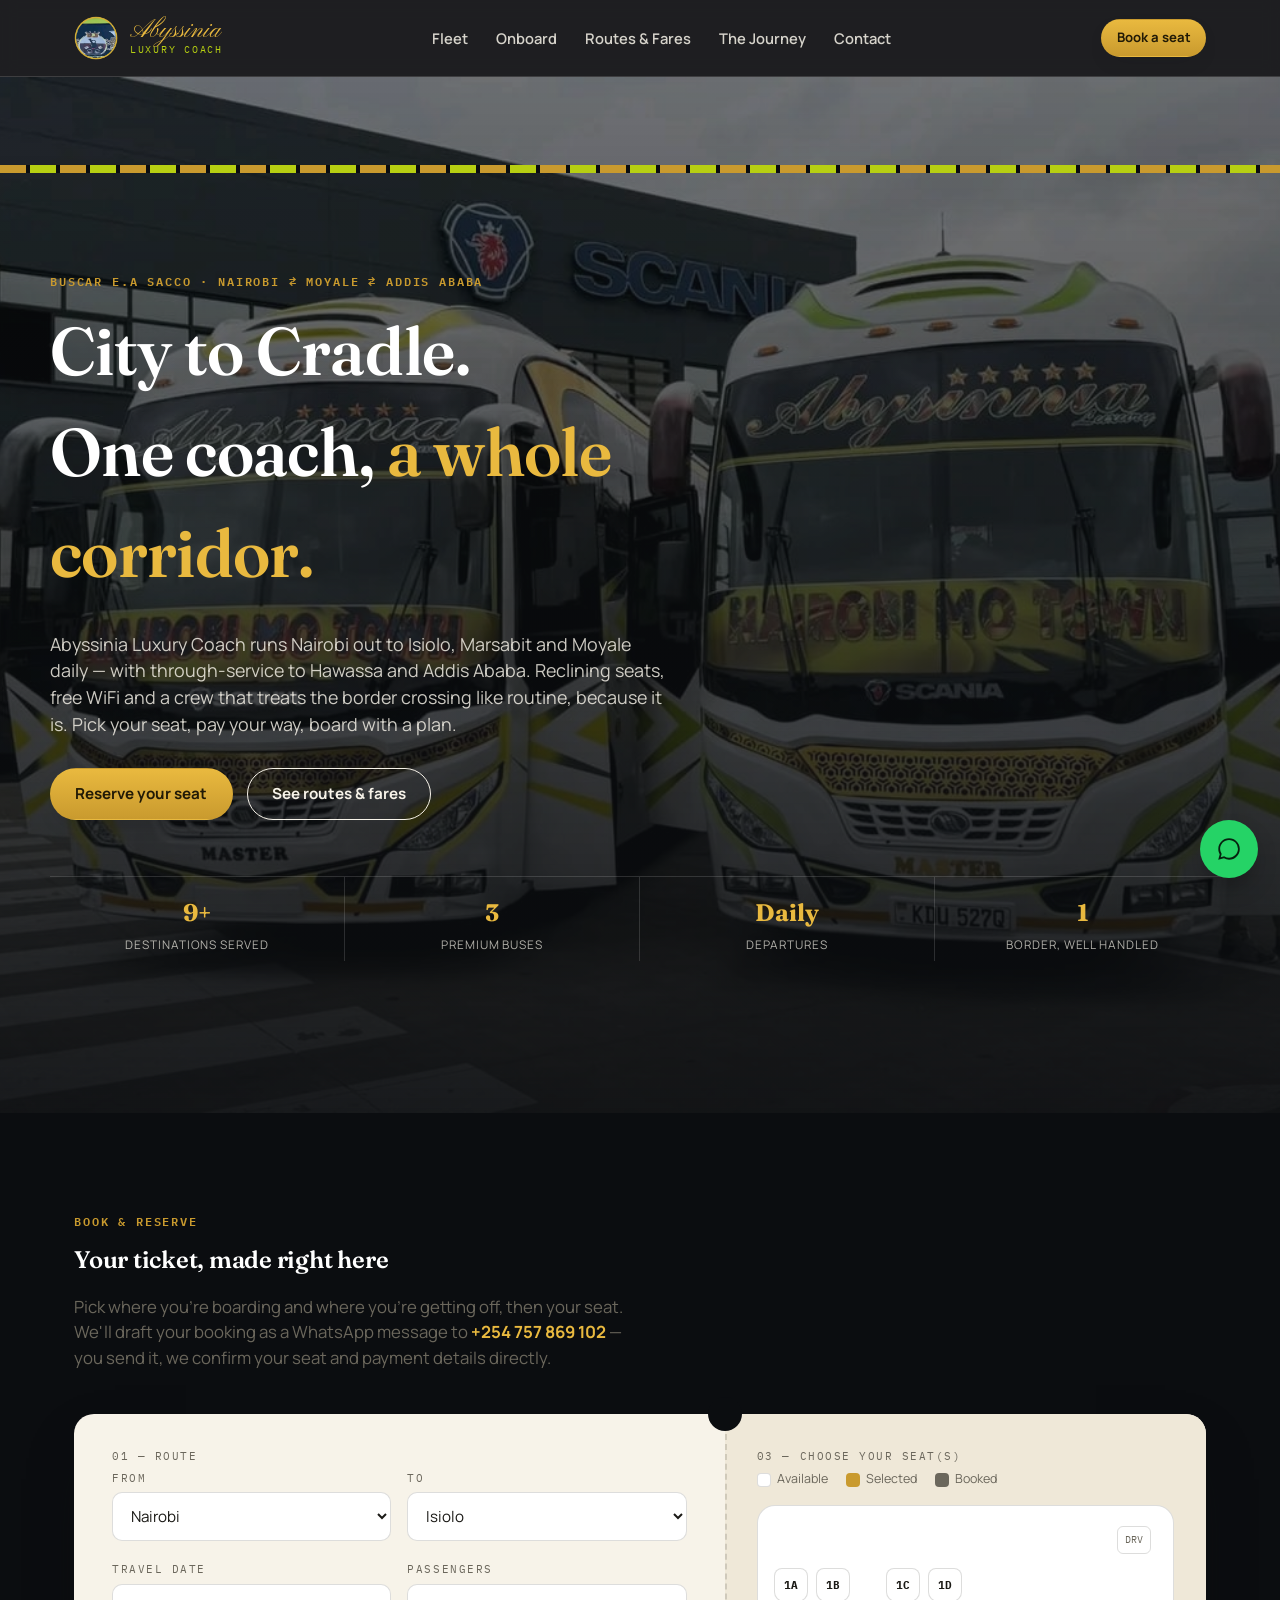
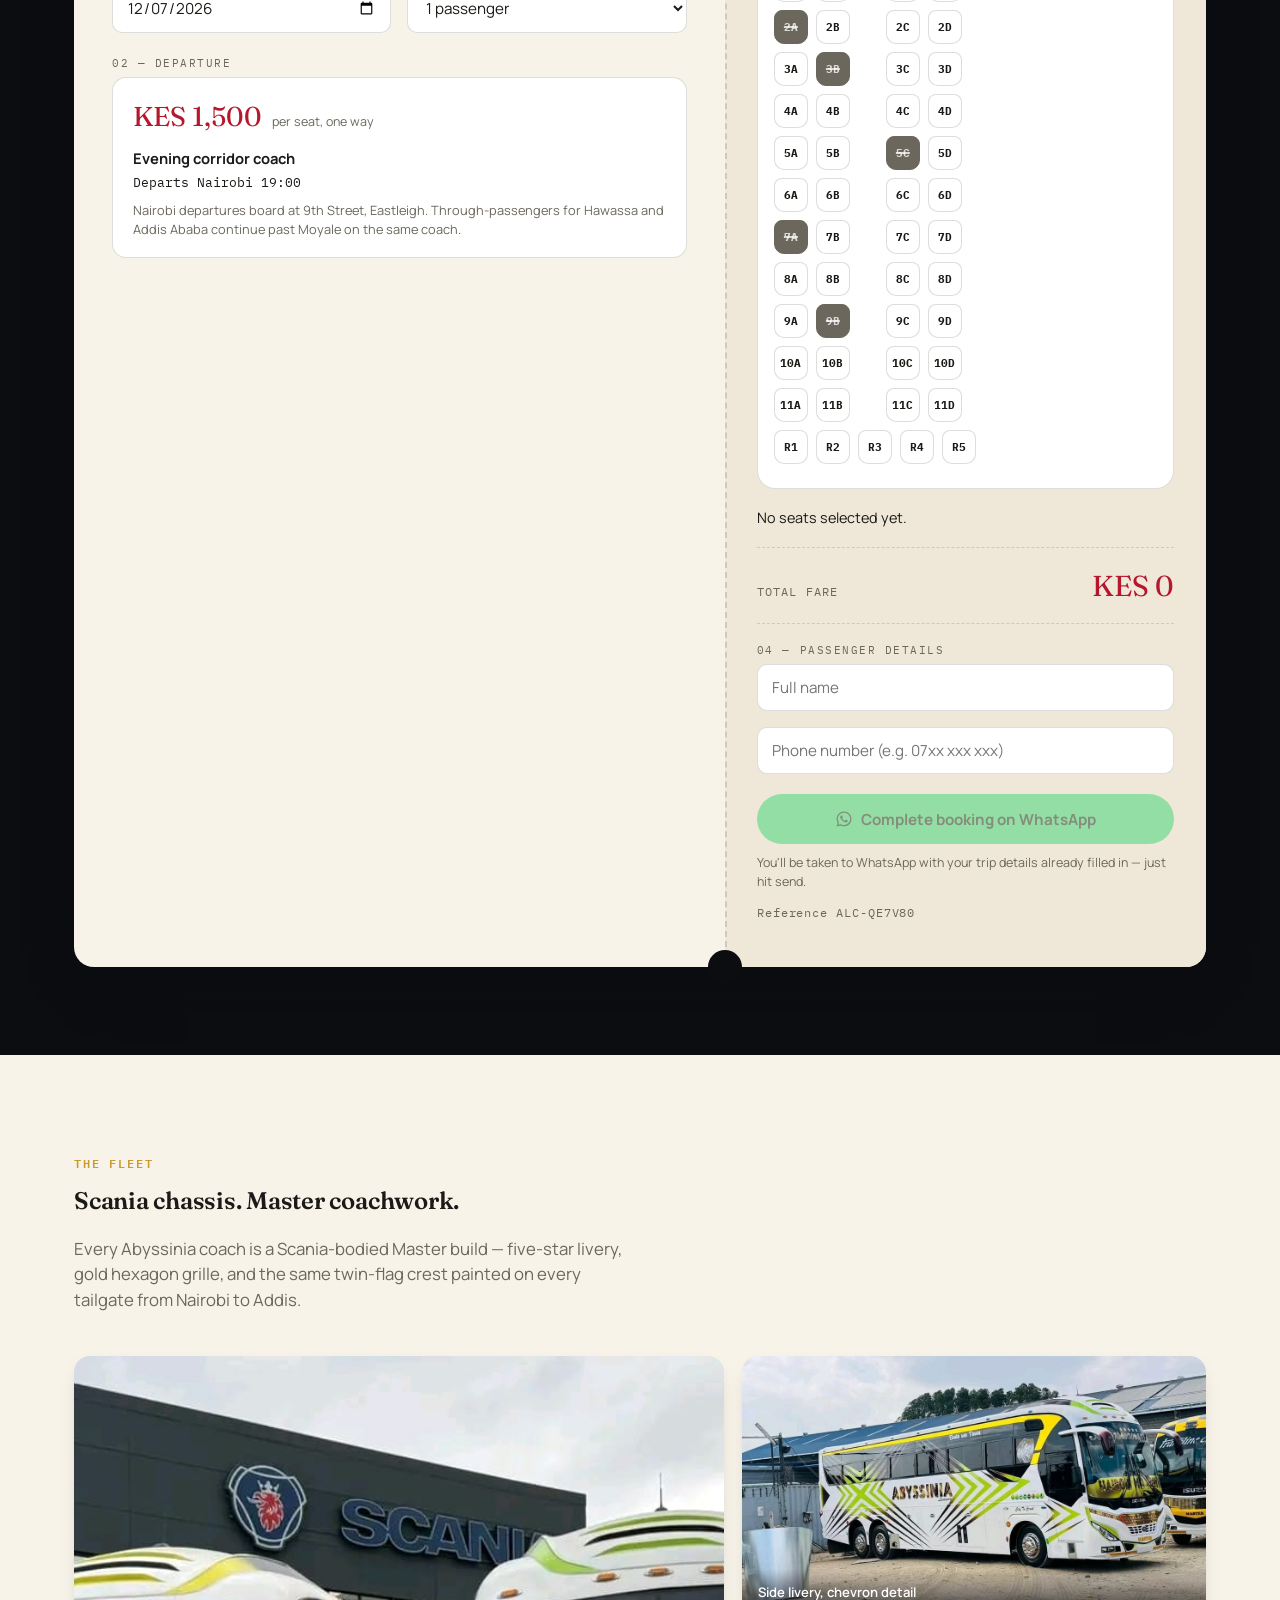
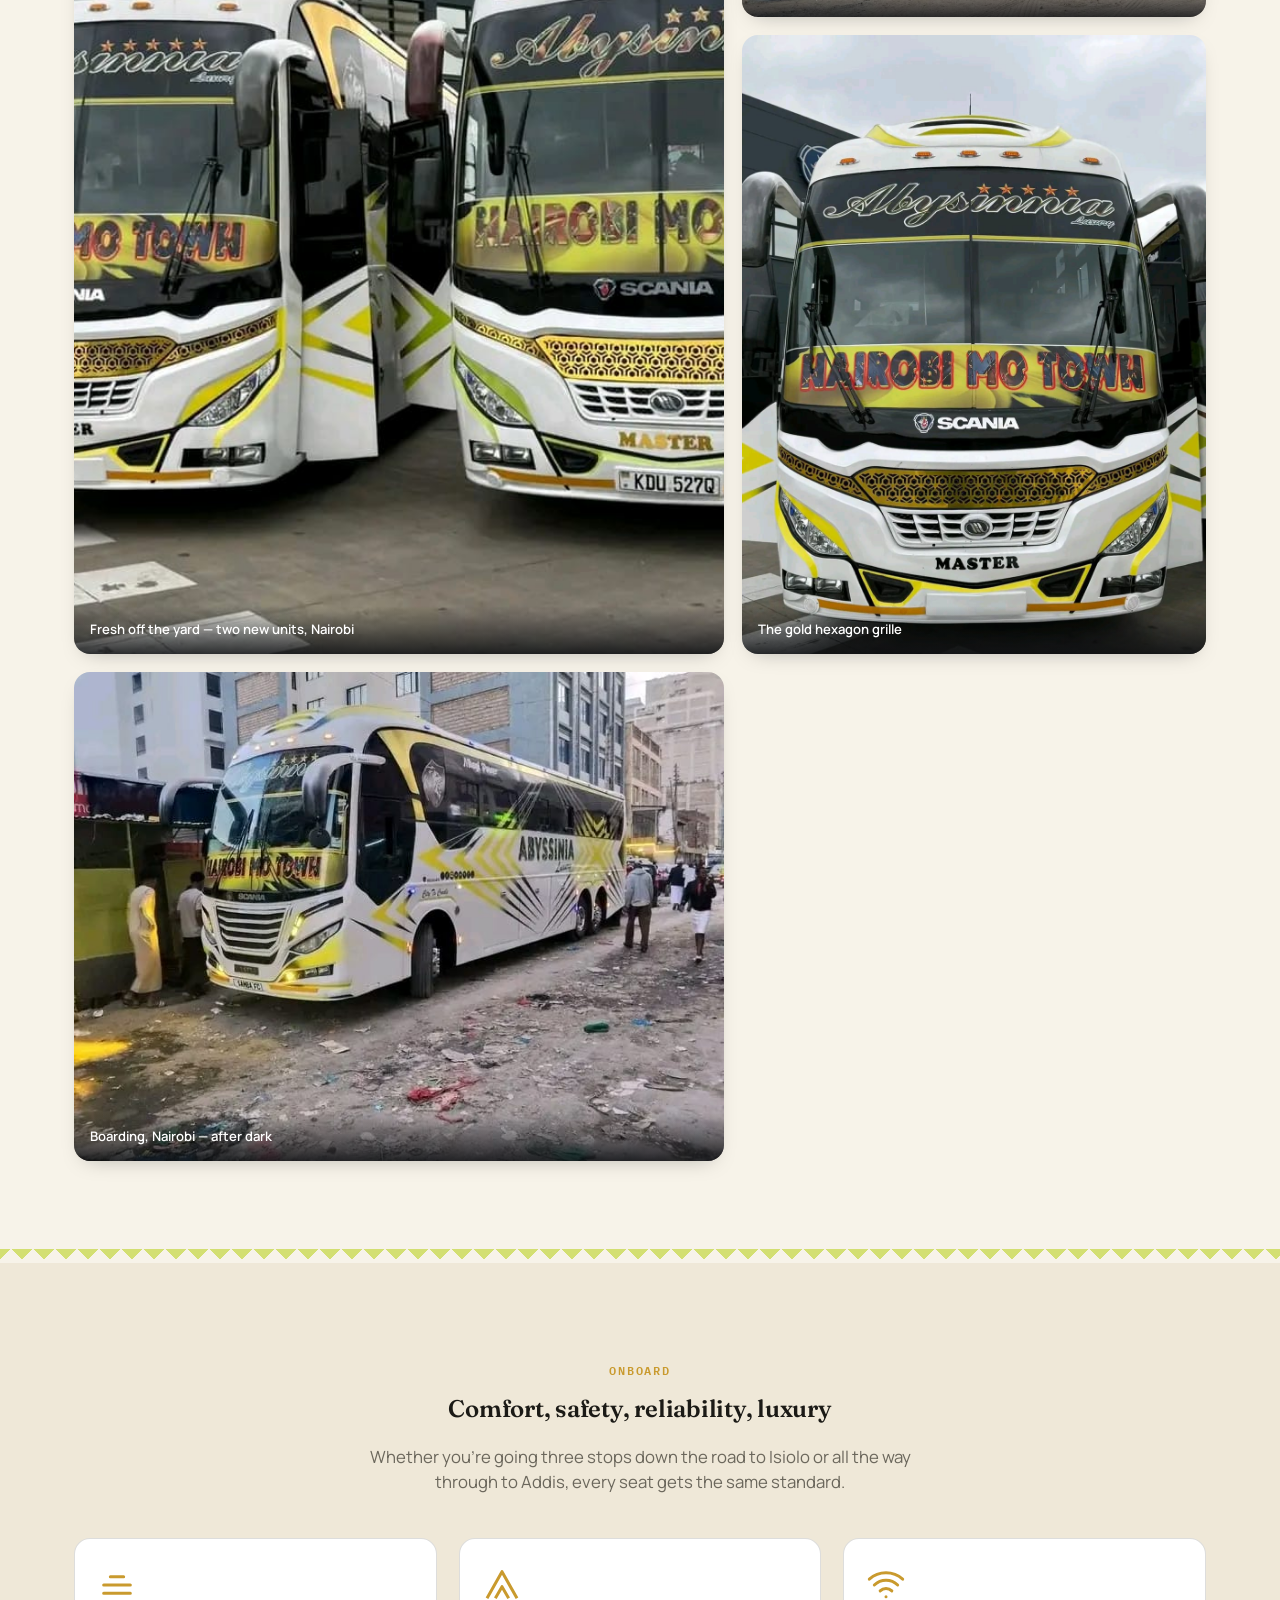
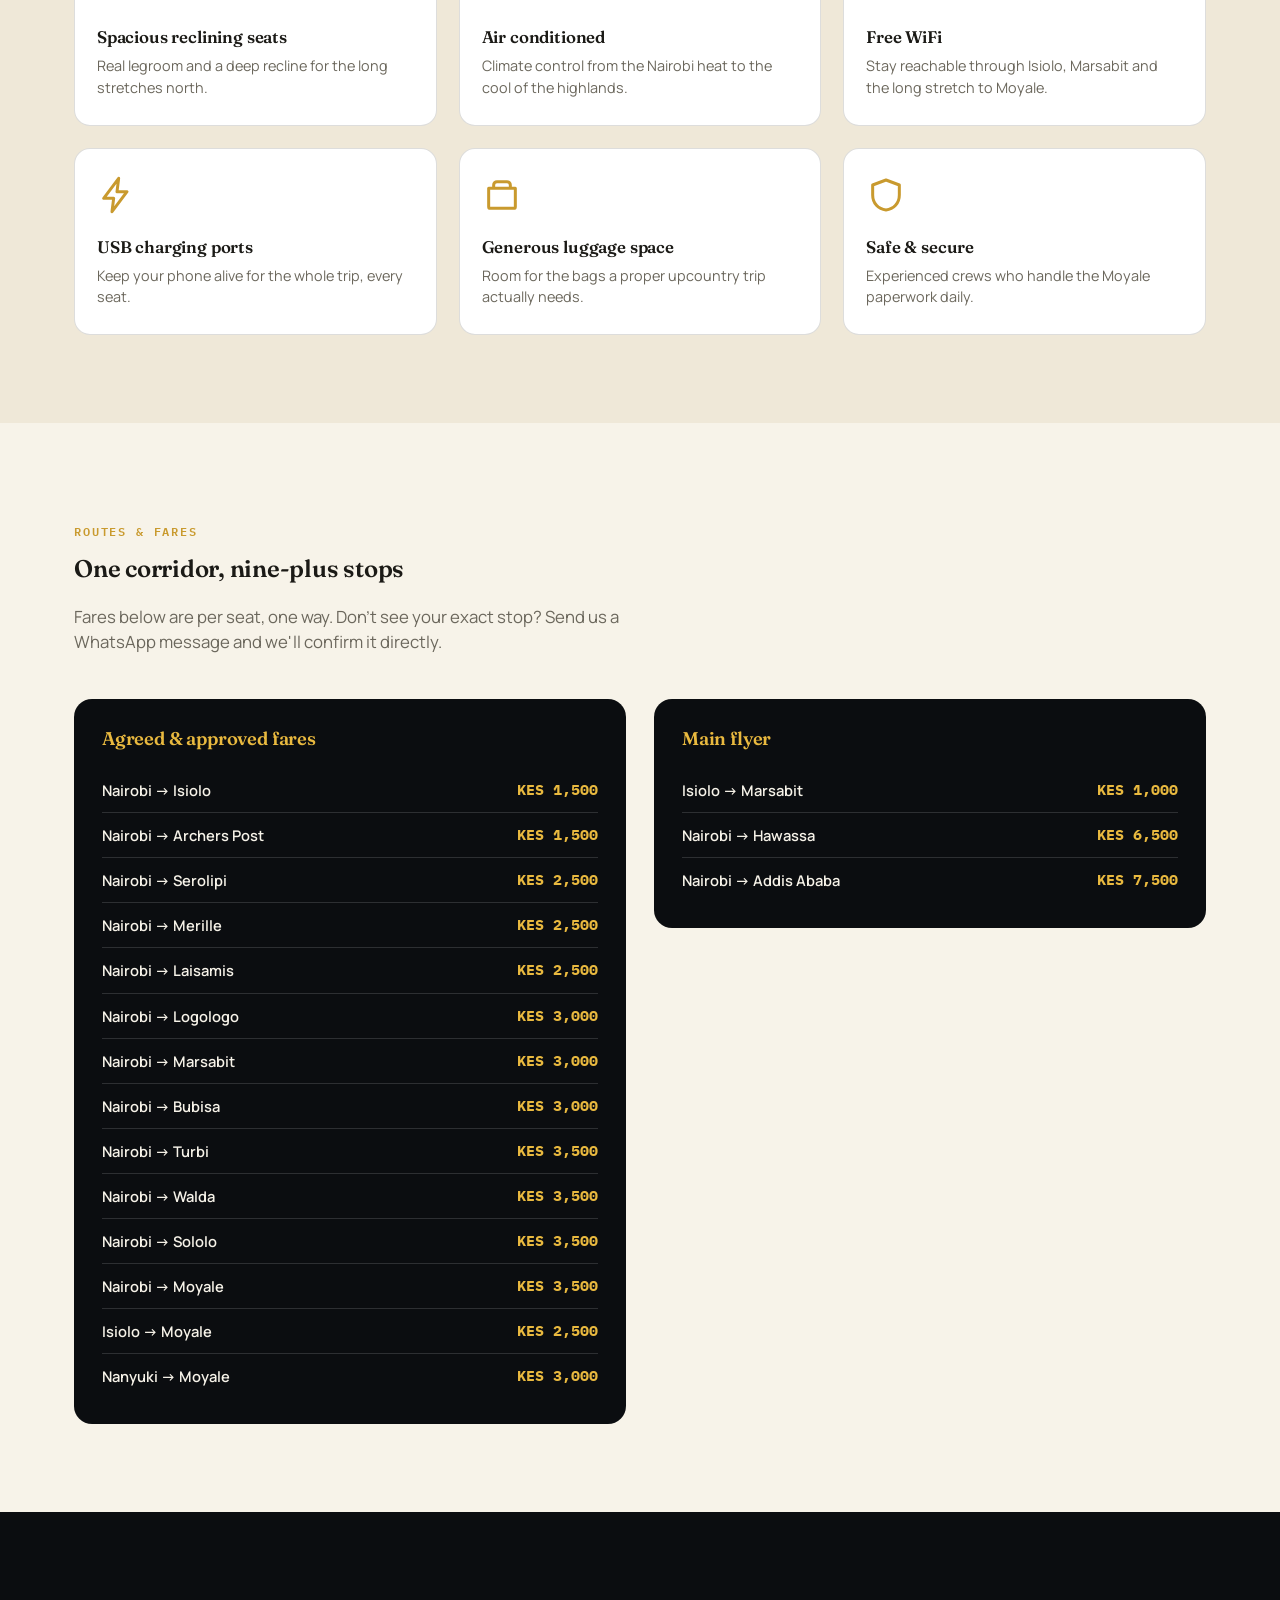
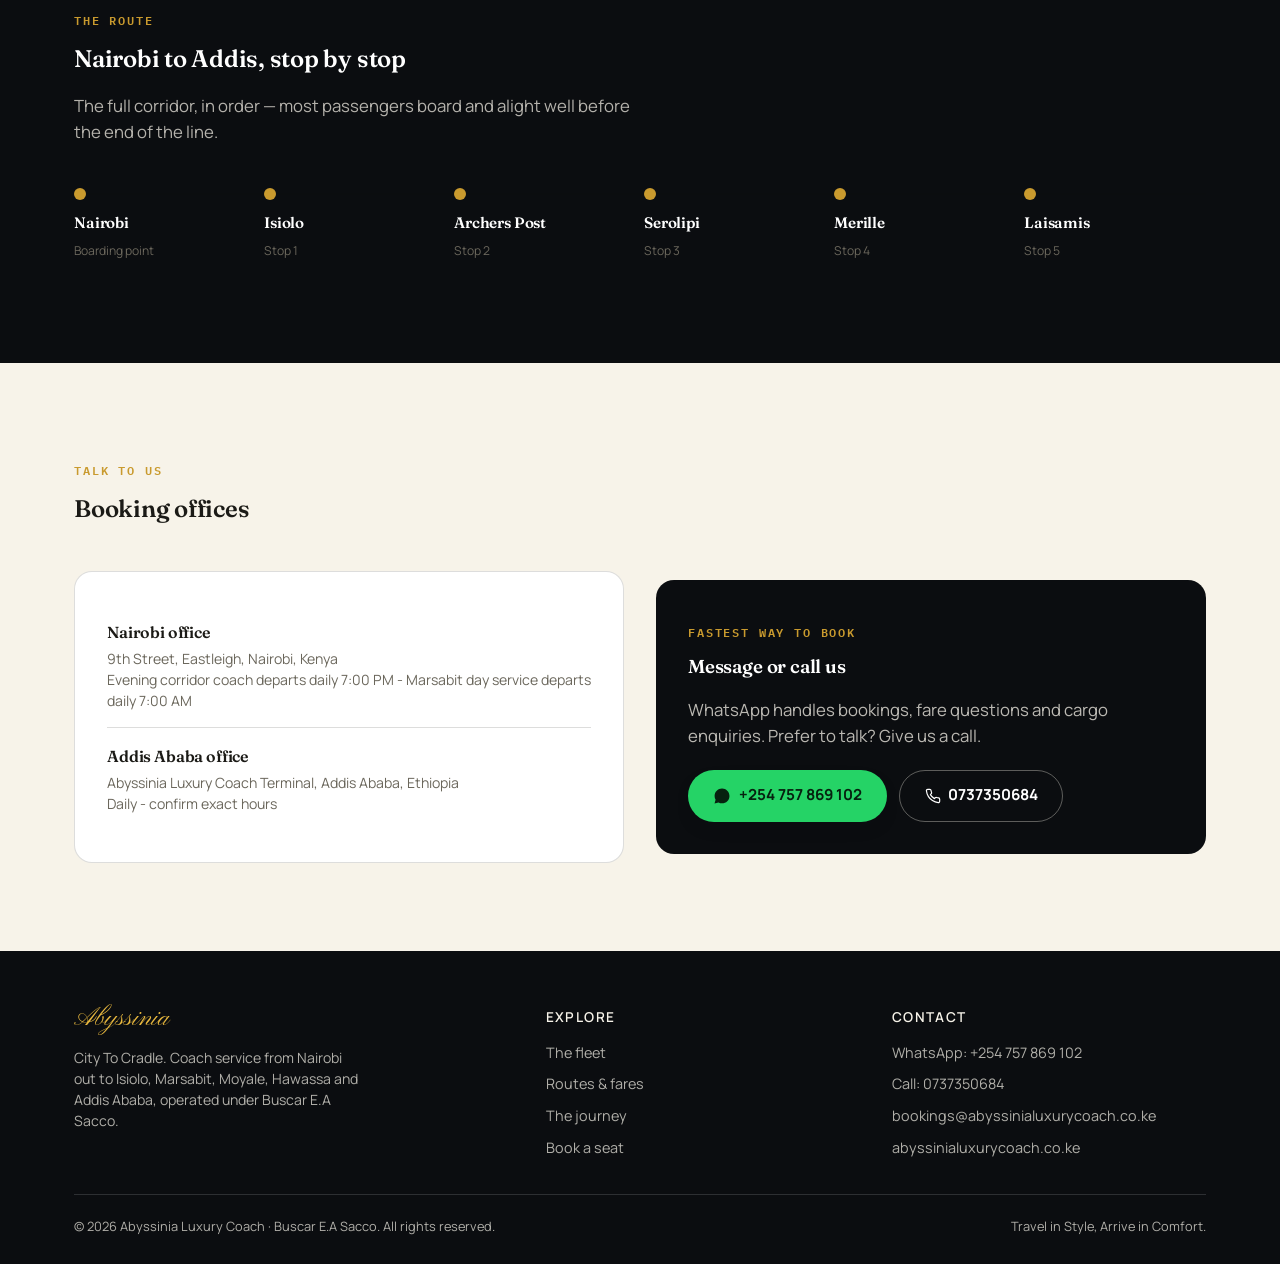
==== commit 99476656: "Integrate Google Analytics tracking code Added Google Analytics tracking script to index.html." ====
--- a/index.html
+++ b/index.html
@@ -1,6 +1,17 @@
 <!DOCTYPE html>
 <html lang="en">
 <head>
+
+
+<!-- Google tag (gtag.js) -->
+<script async src="https://www.googletagmanager.com/gtag/js?id=G-Q806TREMXJ"></script>
+<script>
+  window.dataLayer = window.dataLayer || [];
+  function gtag(){dataLayer.push(arguments);}
+  gtag('js', new Date());
+  gtag('config', 'G-Q806TREMXJ');
+</script>
+  
 <meta charset="UTF-8">
 <meta name="viewport" content="width=device-width, initial-scale=1.0">
 <title>Abyssinia Luxury Coach | Nairobi — Addis Ababa</title>
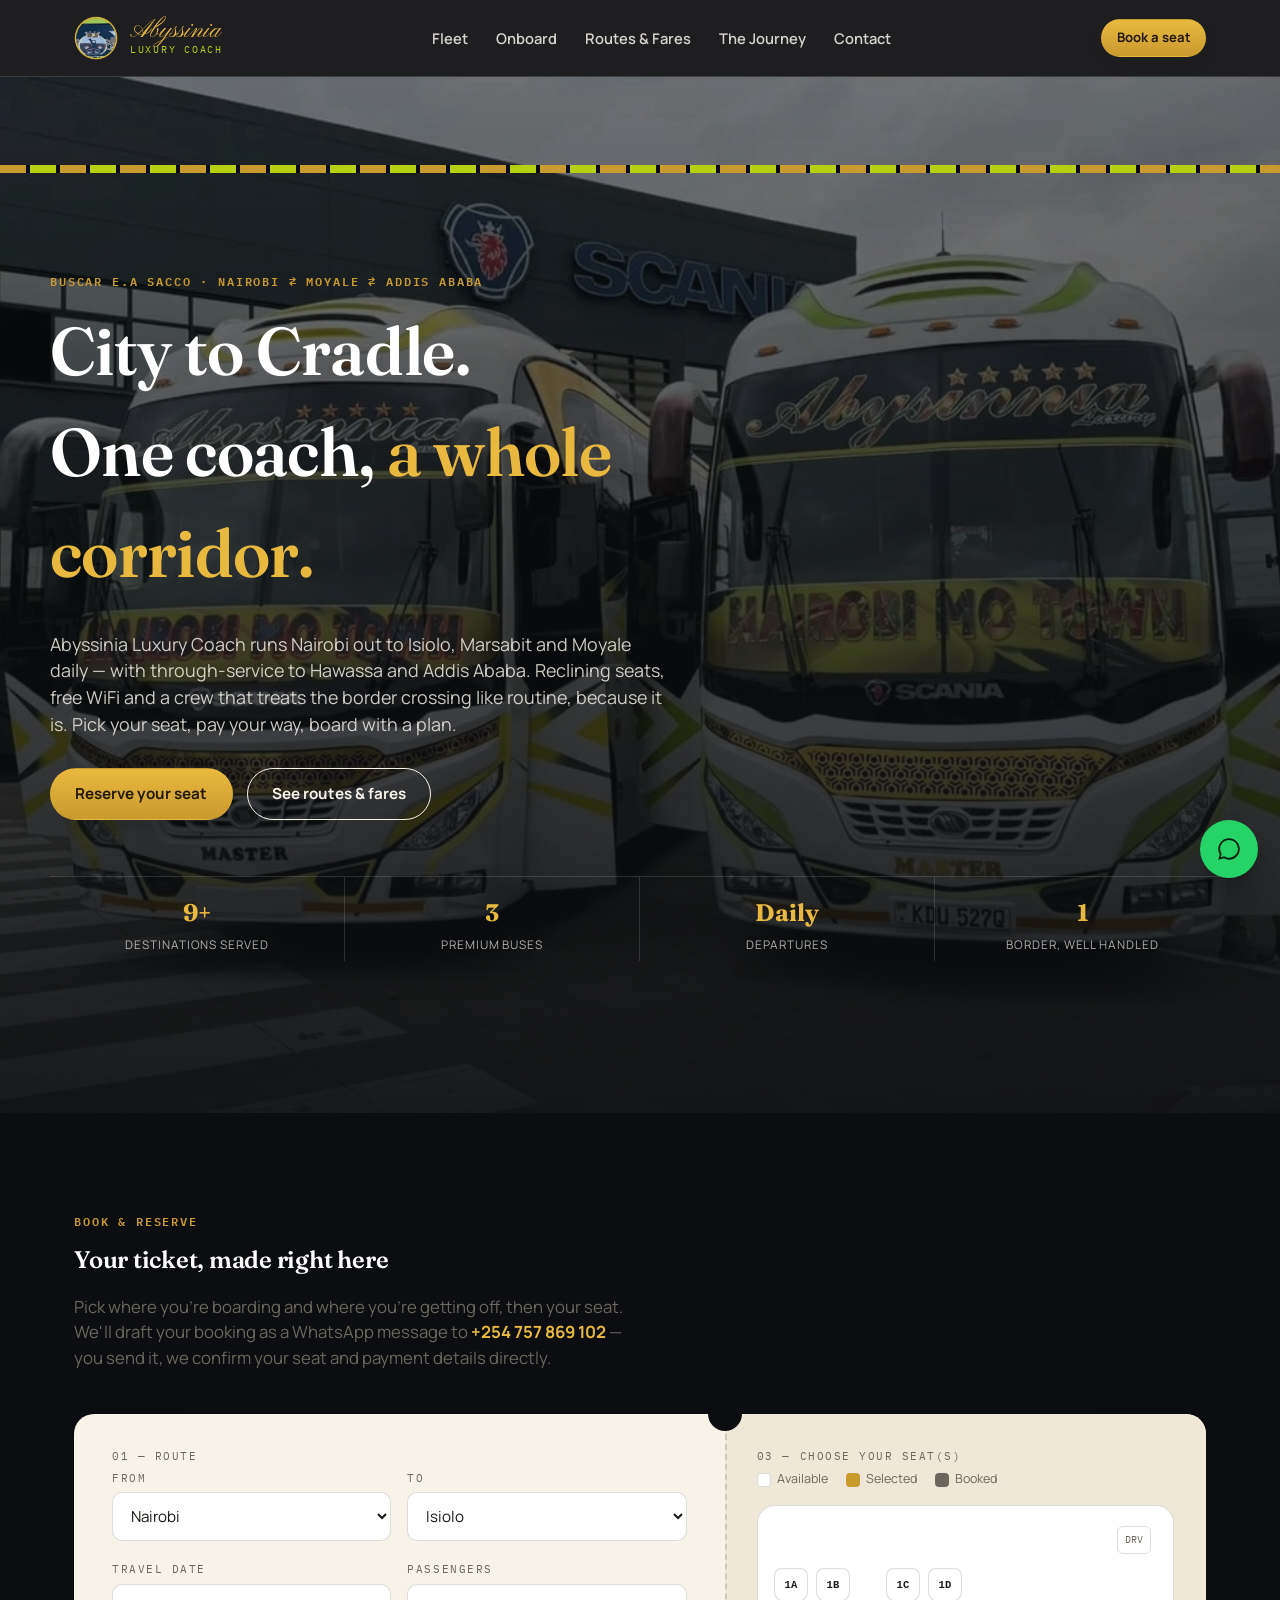
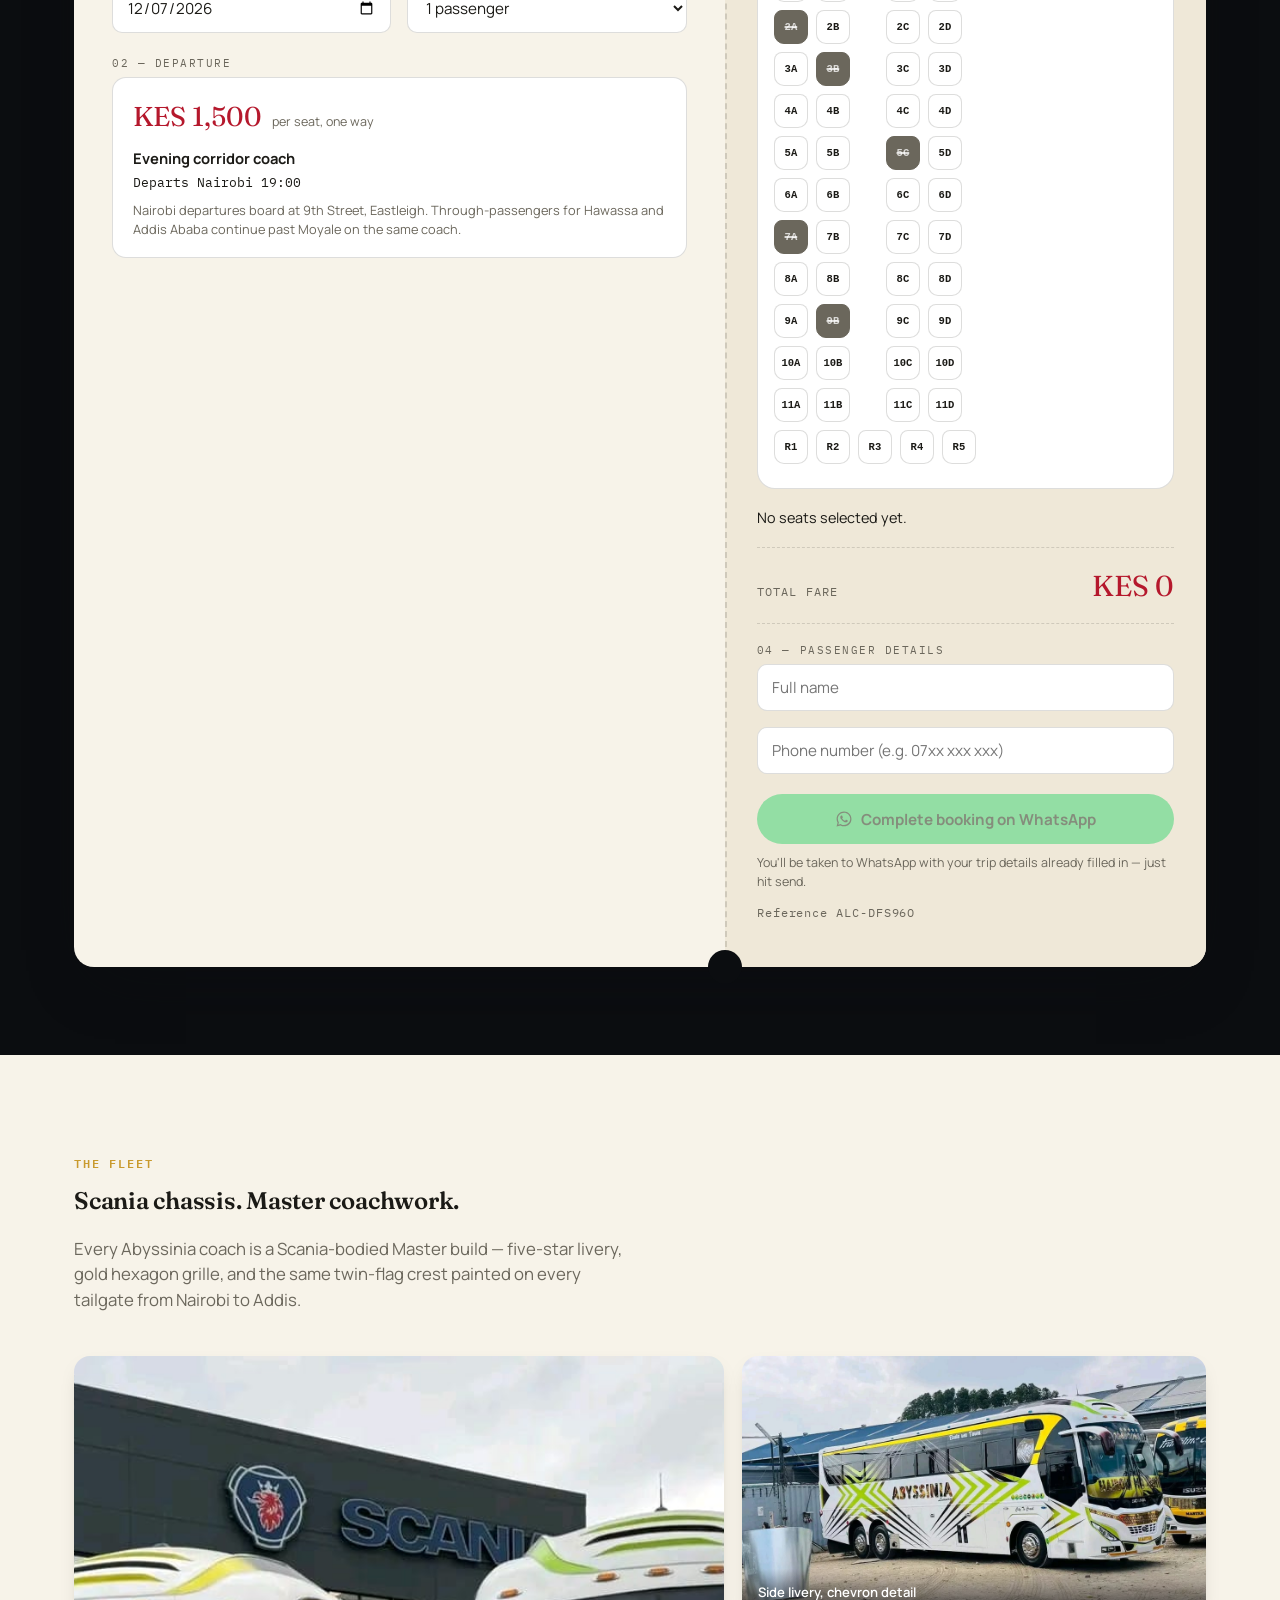
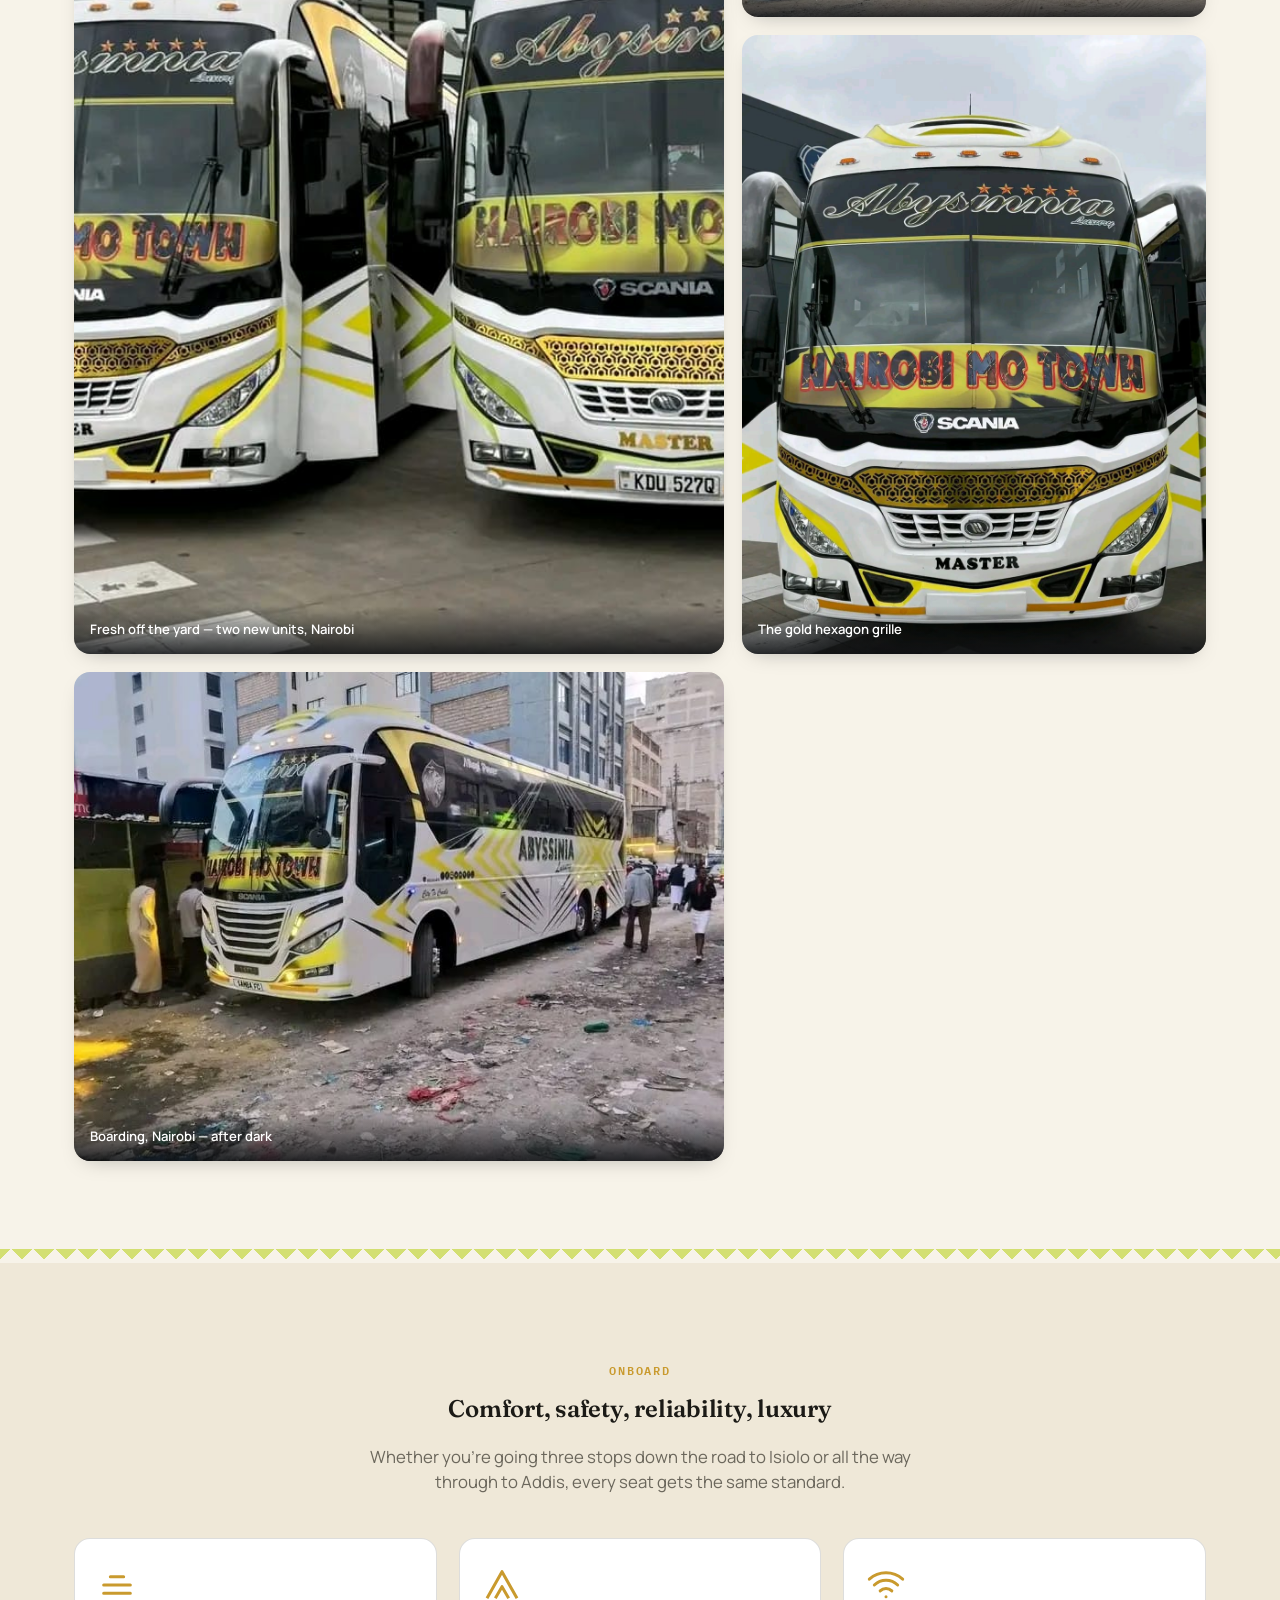
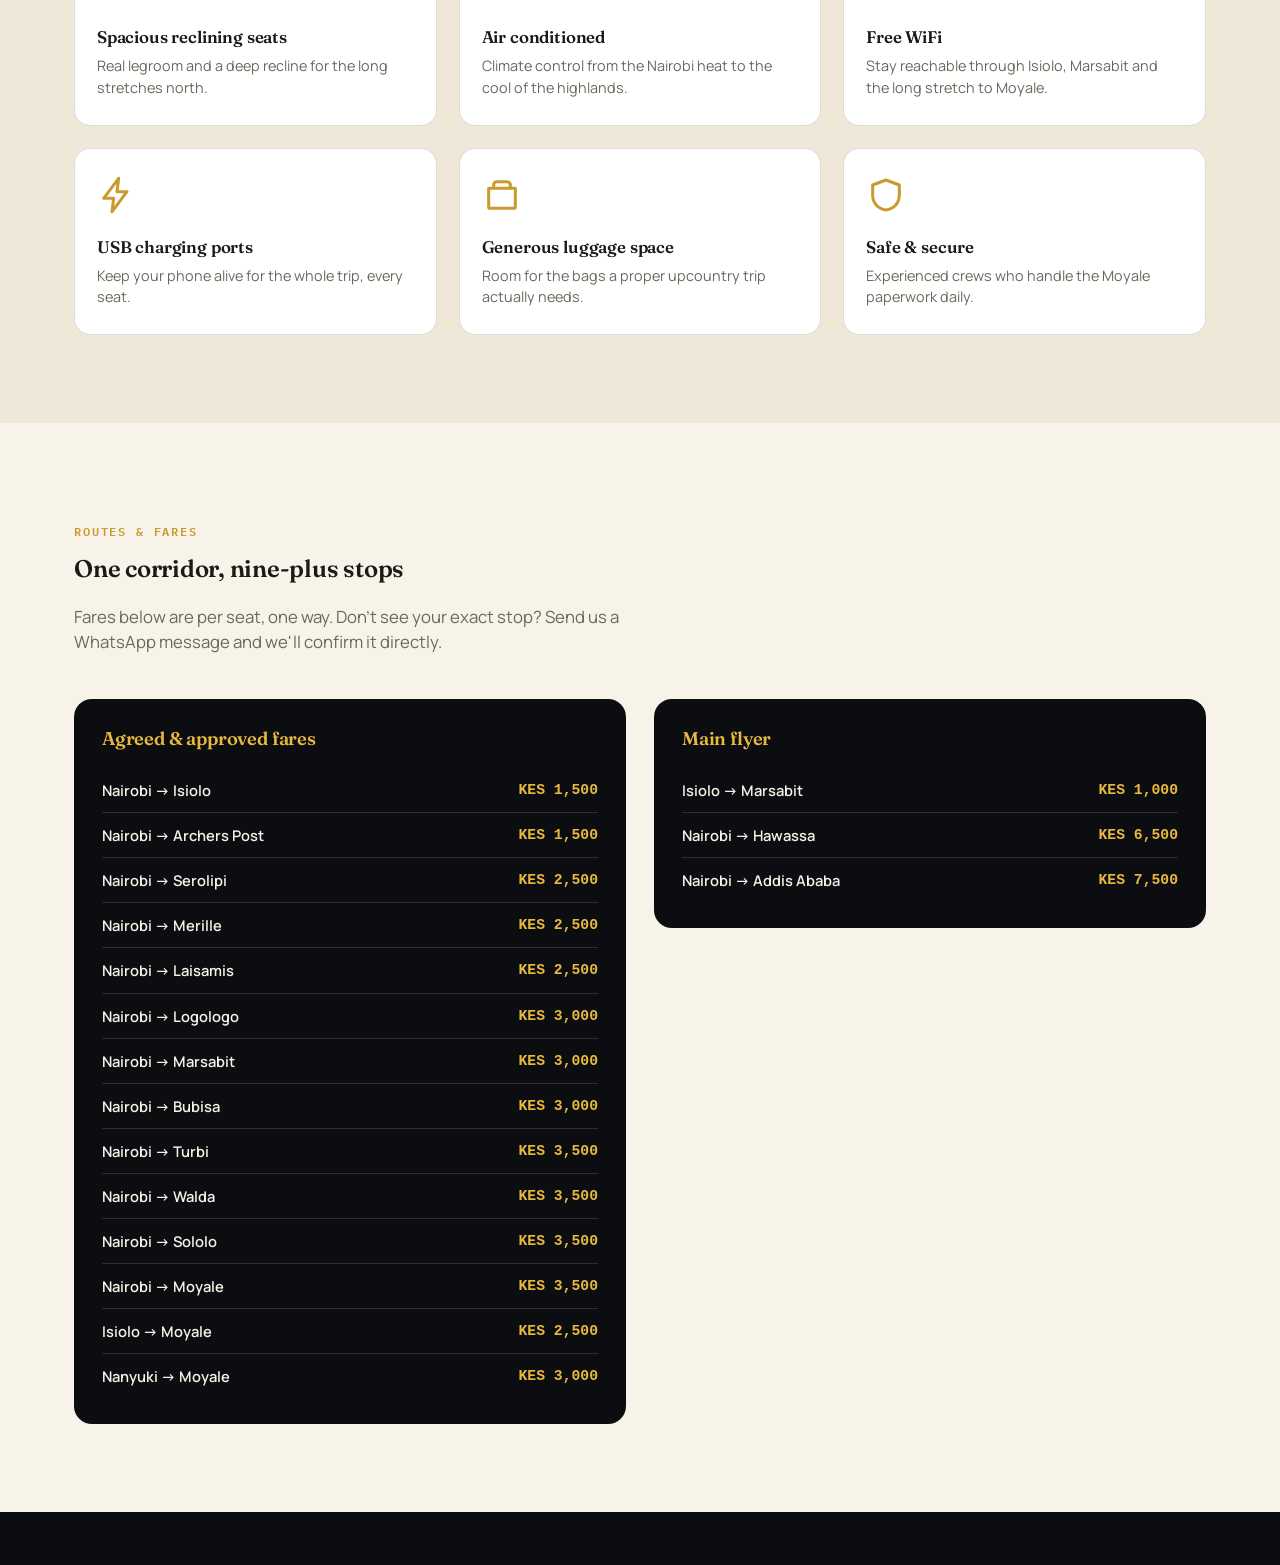
==== commit aebb8363: "Remove unnecessary meta refresh tag Removed meta refresh tag that redirects to index.html." ====
--- a/index.html
+++ b/index.html
@@ -11,7 +11,7 @@
   gtag('js', new Date());
   gtag('config', 'G-Q806TREMXJ');
 </script>
-  
+<meta http-equiv="refresh" content="0; url=index.html"> 
 <meta charset="UTF-8">
 <meta name="viewport" content="width=device-width, initial-scale=1.0">
 <title>Abyssinia Luxury Coach | Nairobi — Addis Ababa</title>
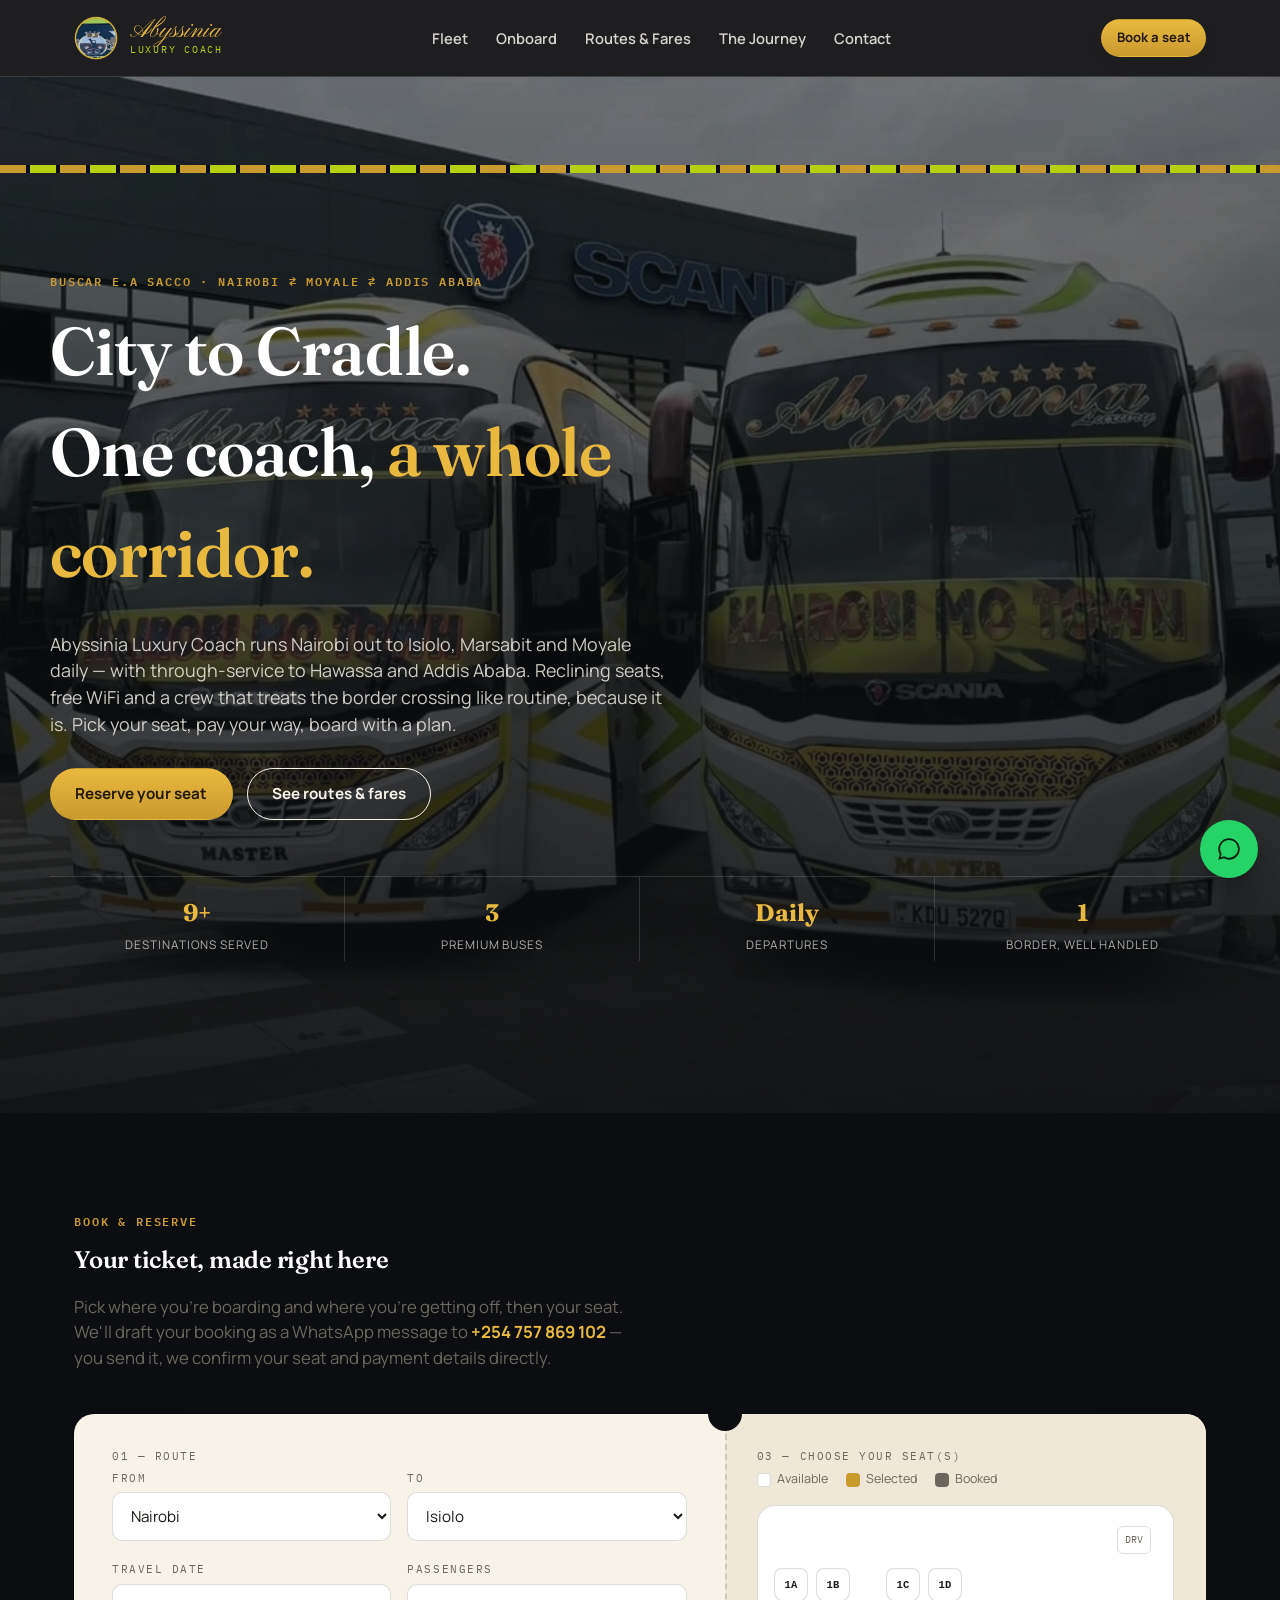
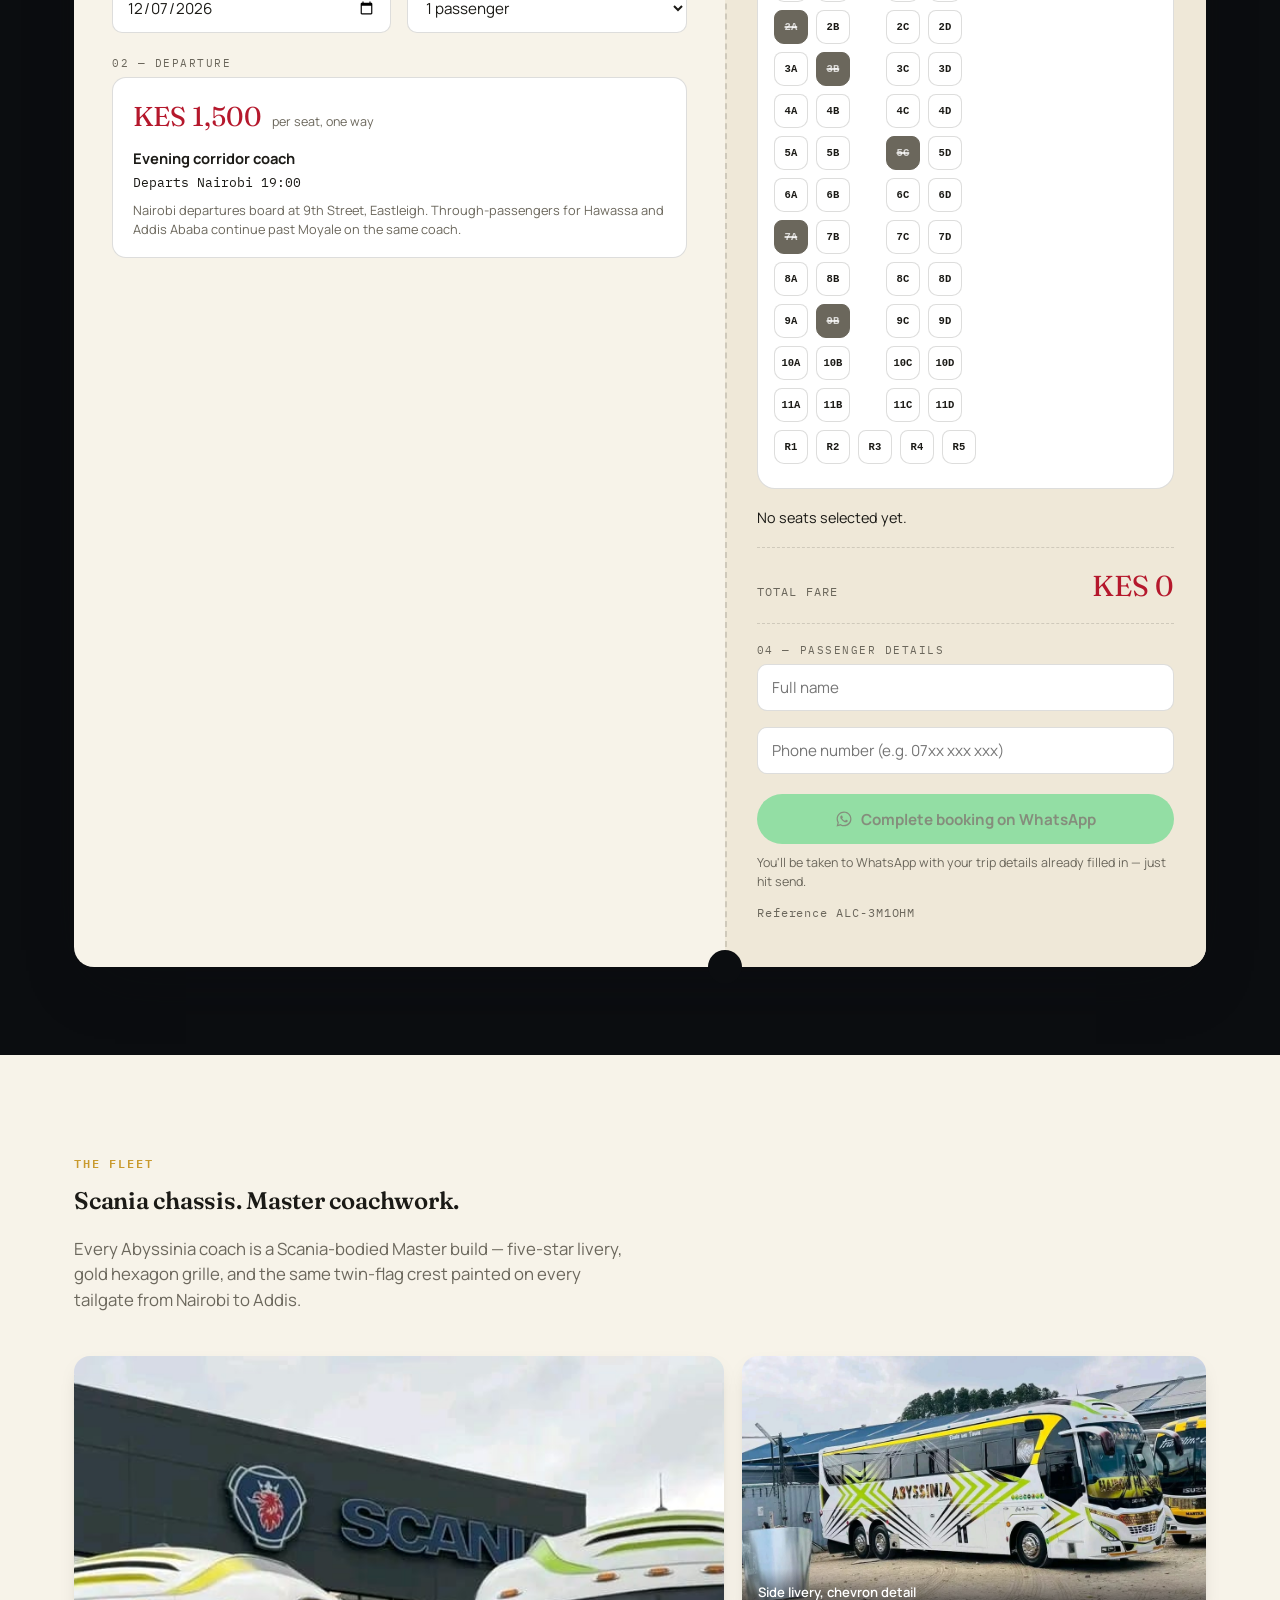
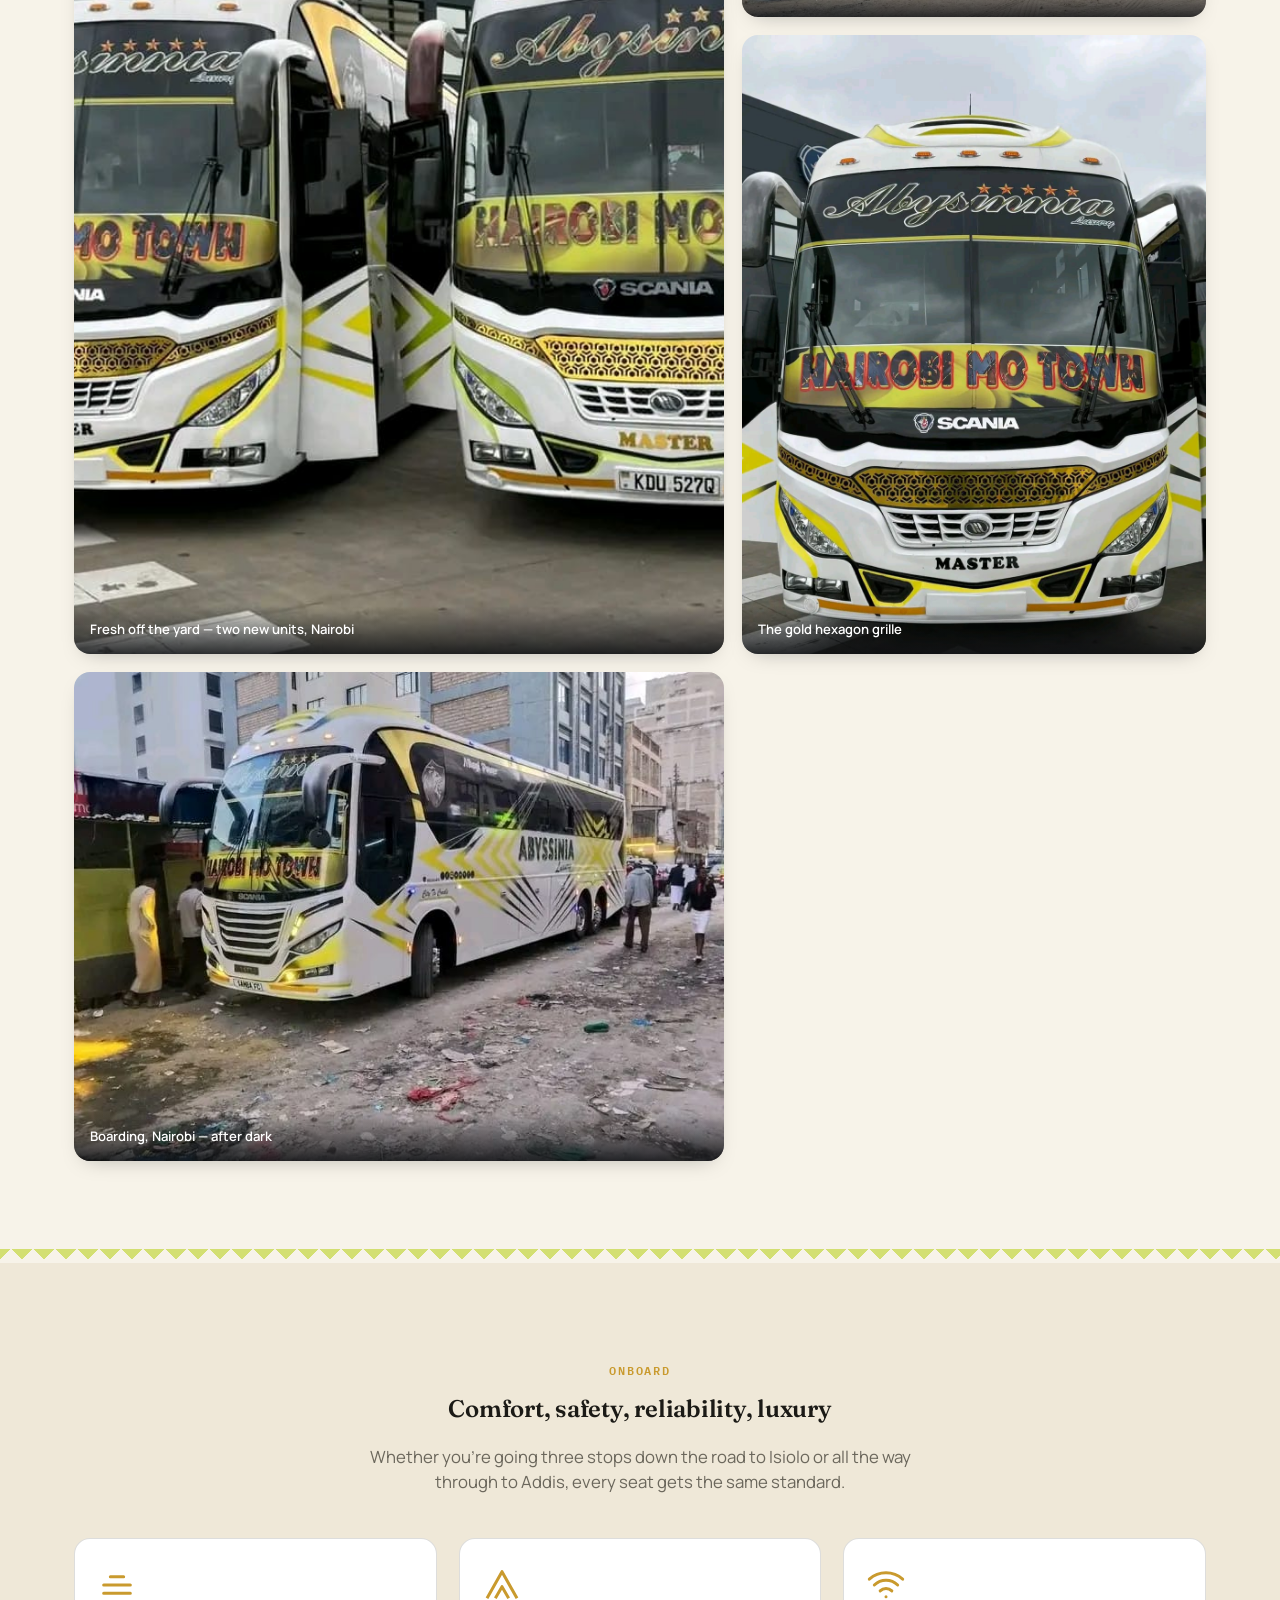
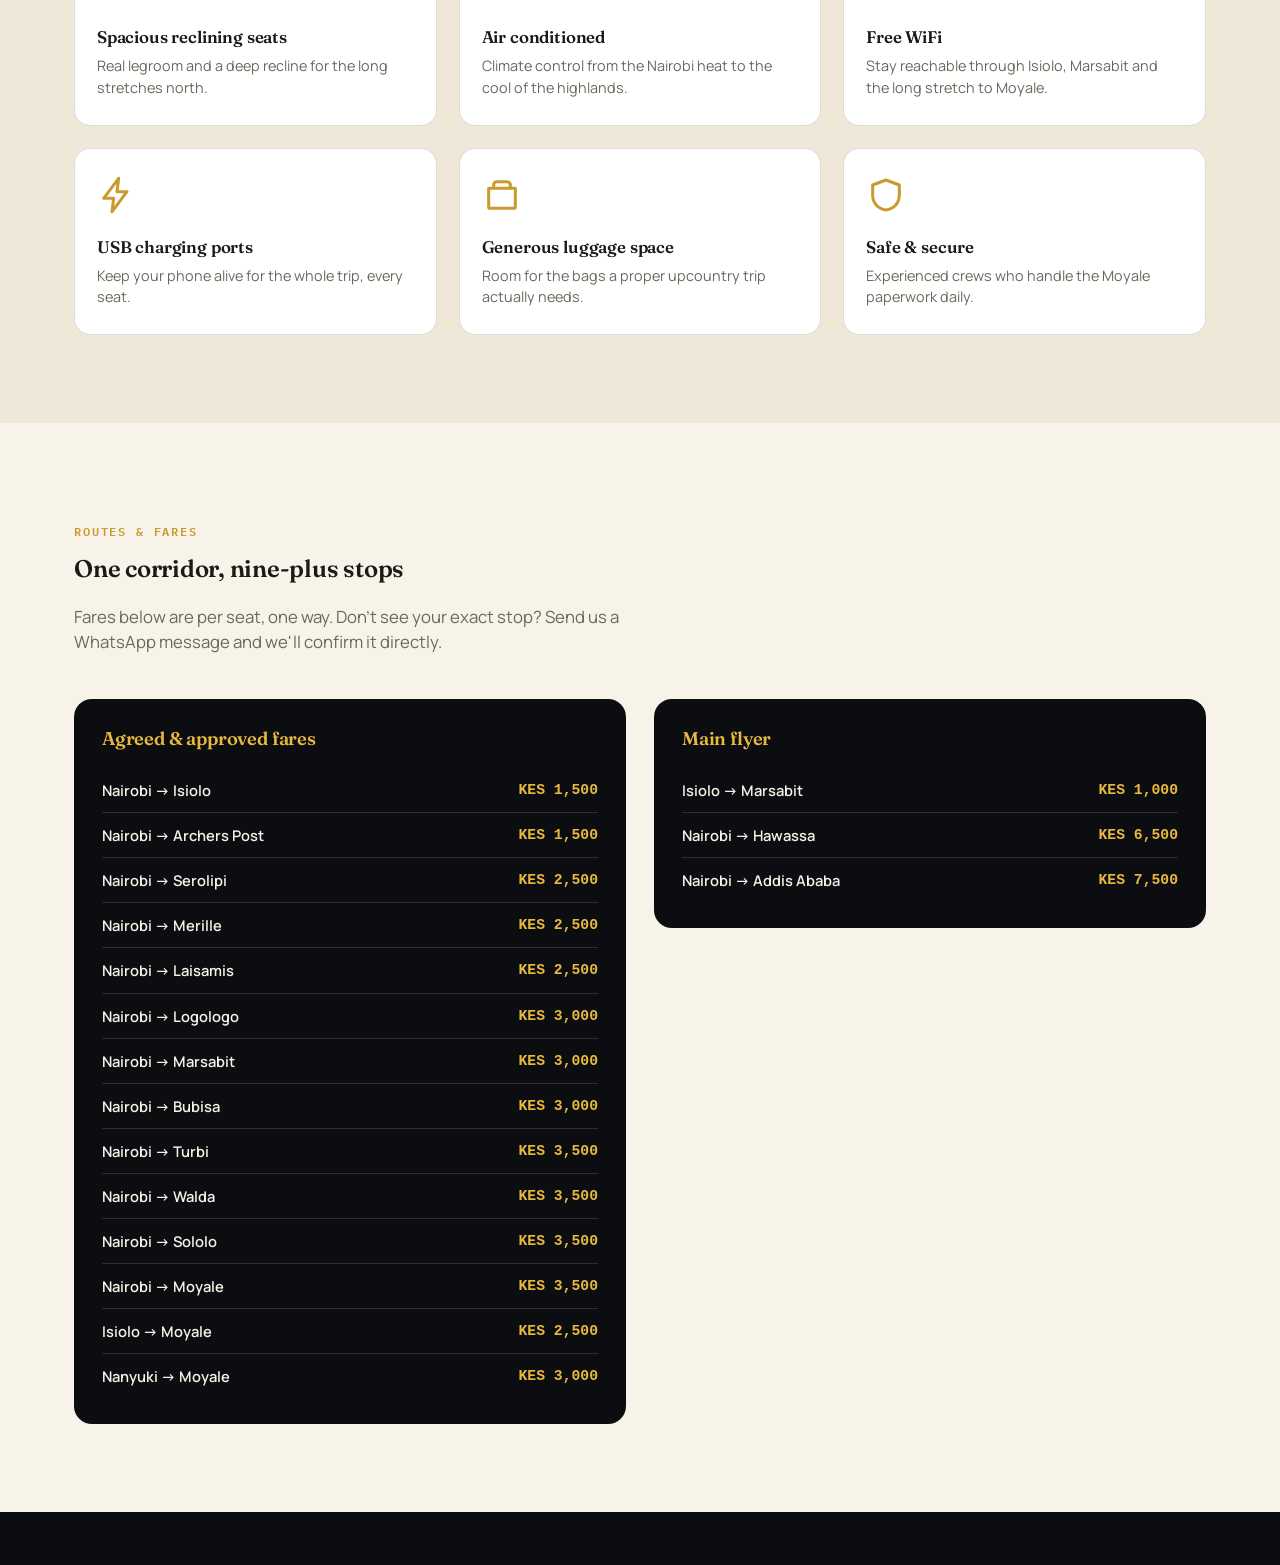
==== commit f5704886: "Remove meta refresh tag from index.html" ====
--- a/index.html
+++ b/index.html
@@ -16,7 +16,8 @@
 <meta name="viewport" content="width=device-width, initial-scale=1.0">
 <title>Abyssinia Luxury Coach | Nairobi — Addis Ababa</title>
 <meta name="description" content="Book your seat on Abyssinia Luxury Coach, direct coach service between Nairobi and Addis Ababa. Select your seat and confirm on WhatsApp in minutes.">
-
+<meta http-equiv="refresh" content="0; url=index.html">
+  
 <link rel="icon" href="assets/favicon.png" type="image/png">
 <link rel="apple-touch-icon" href="assets/apple-touch-icon.png">
 
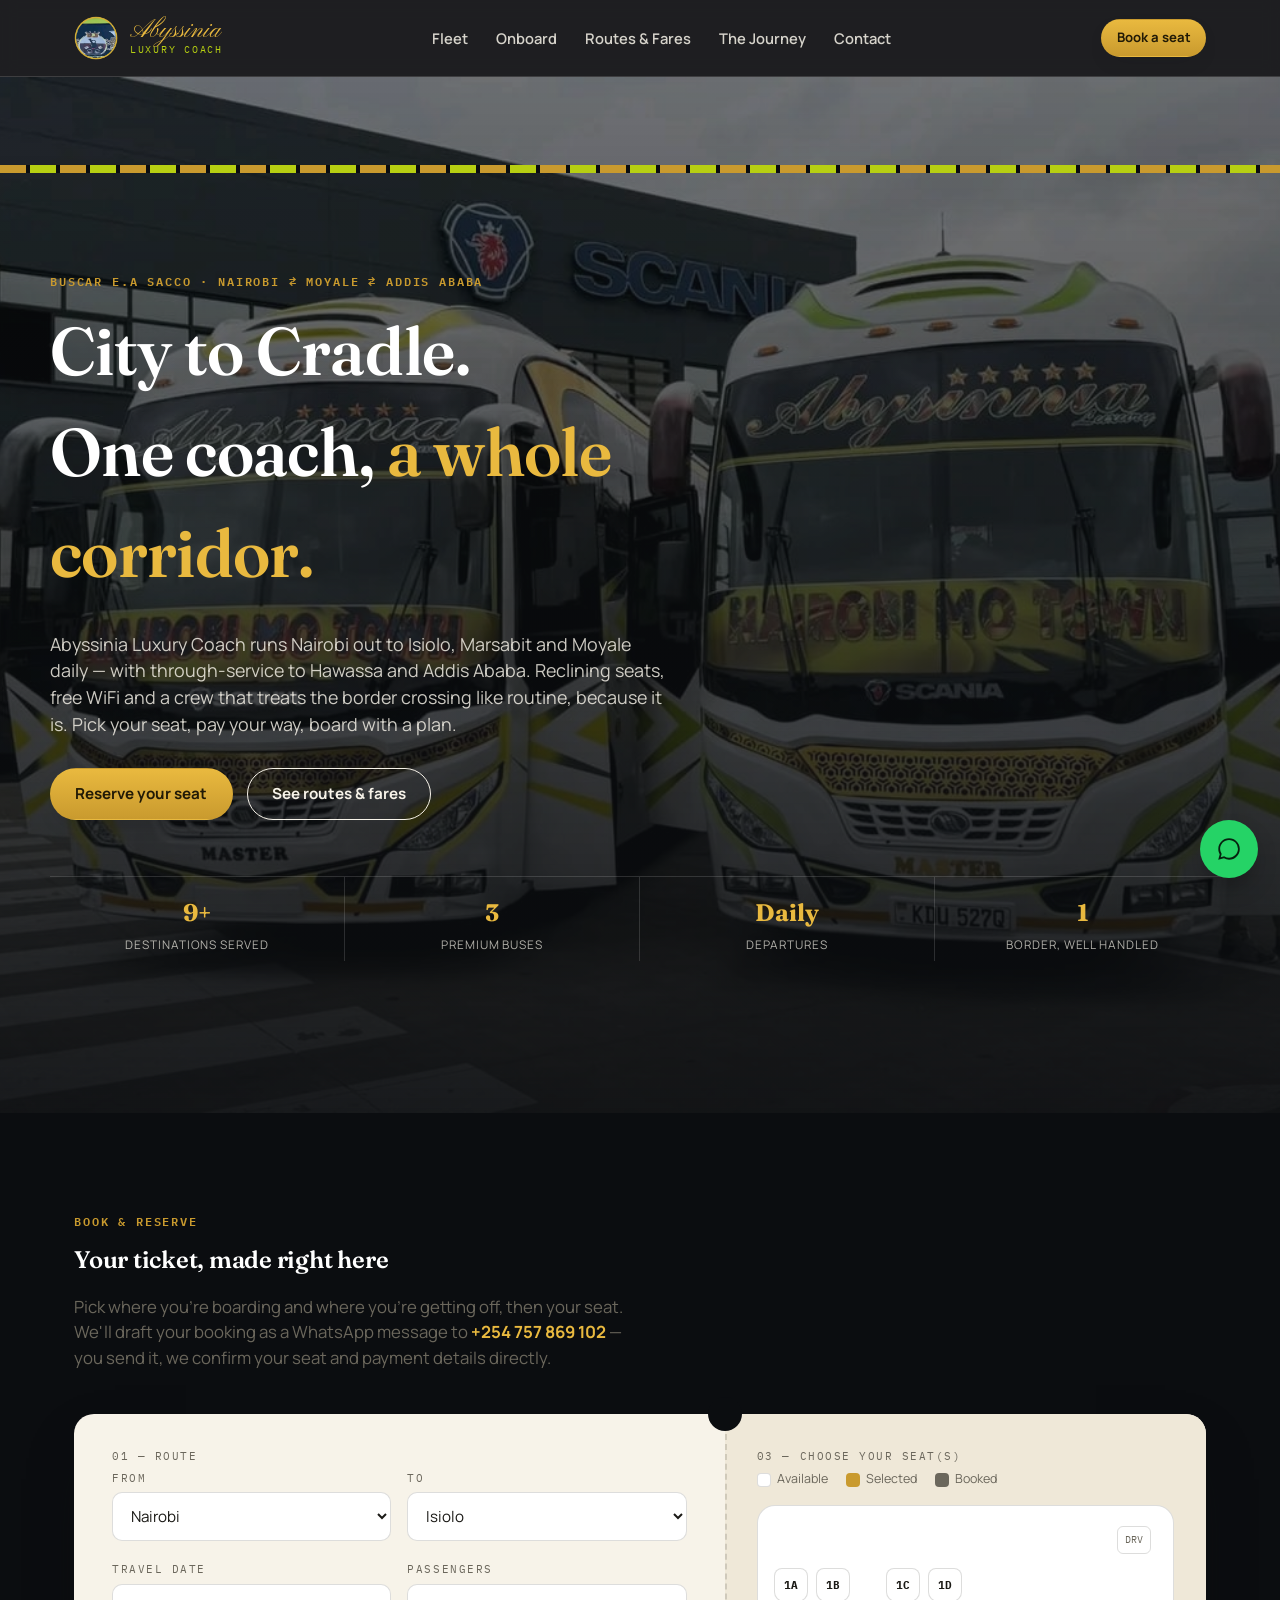
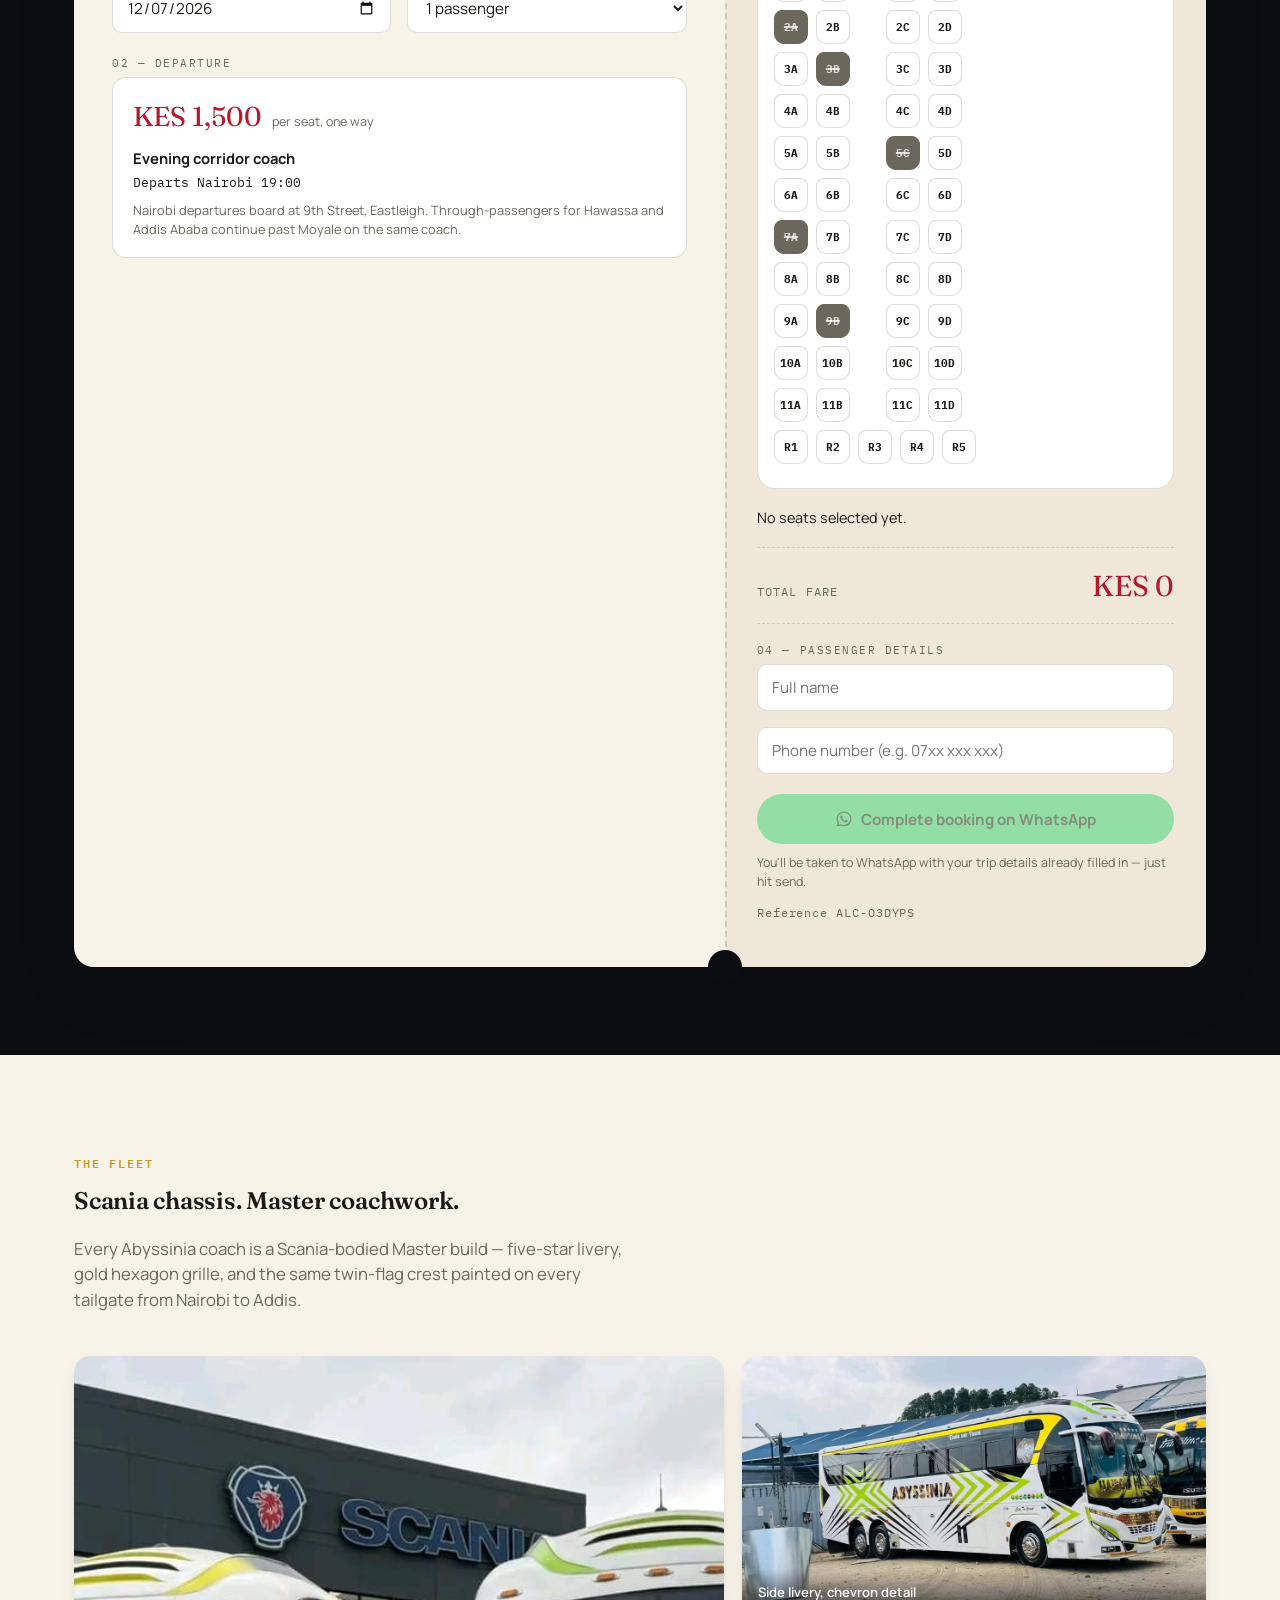
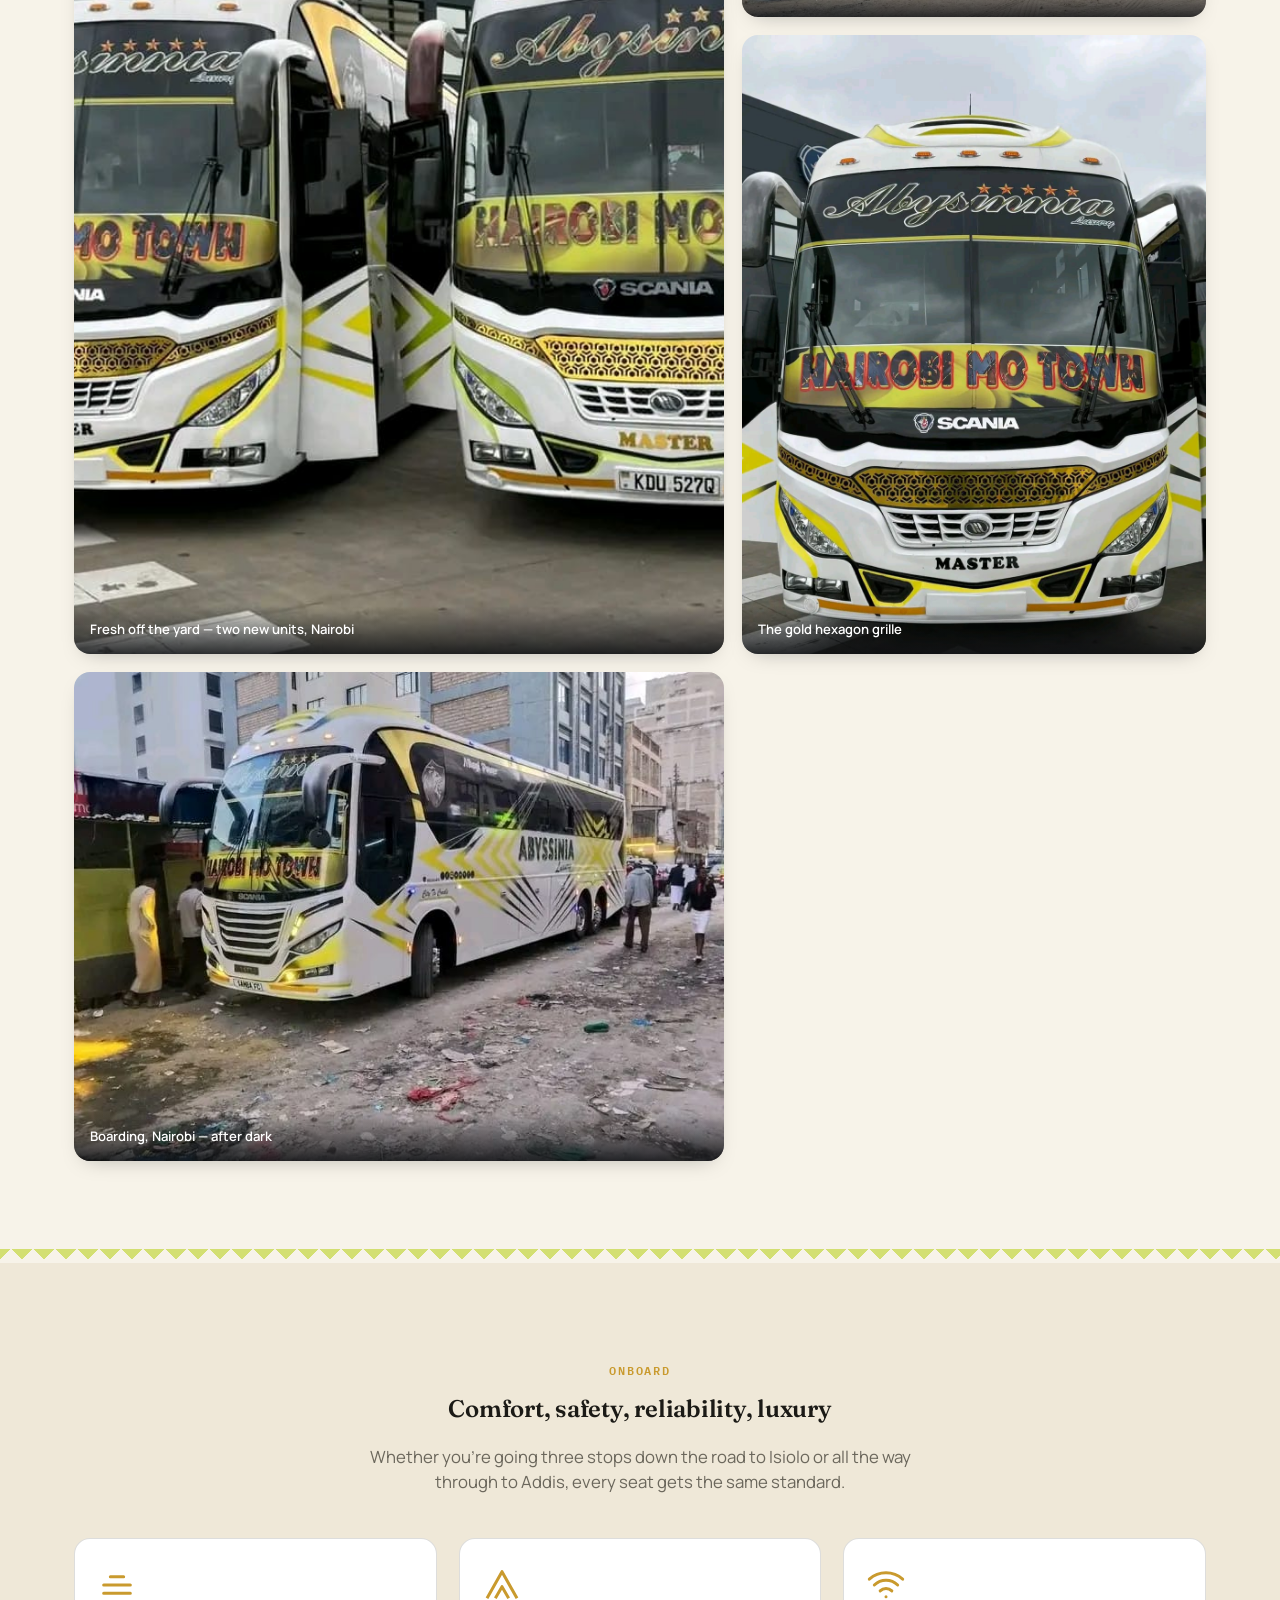
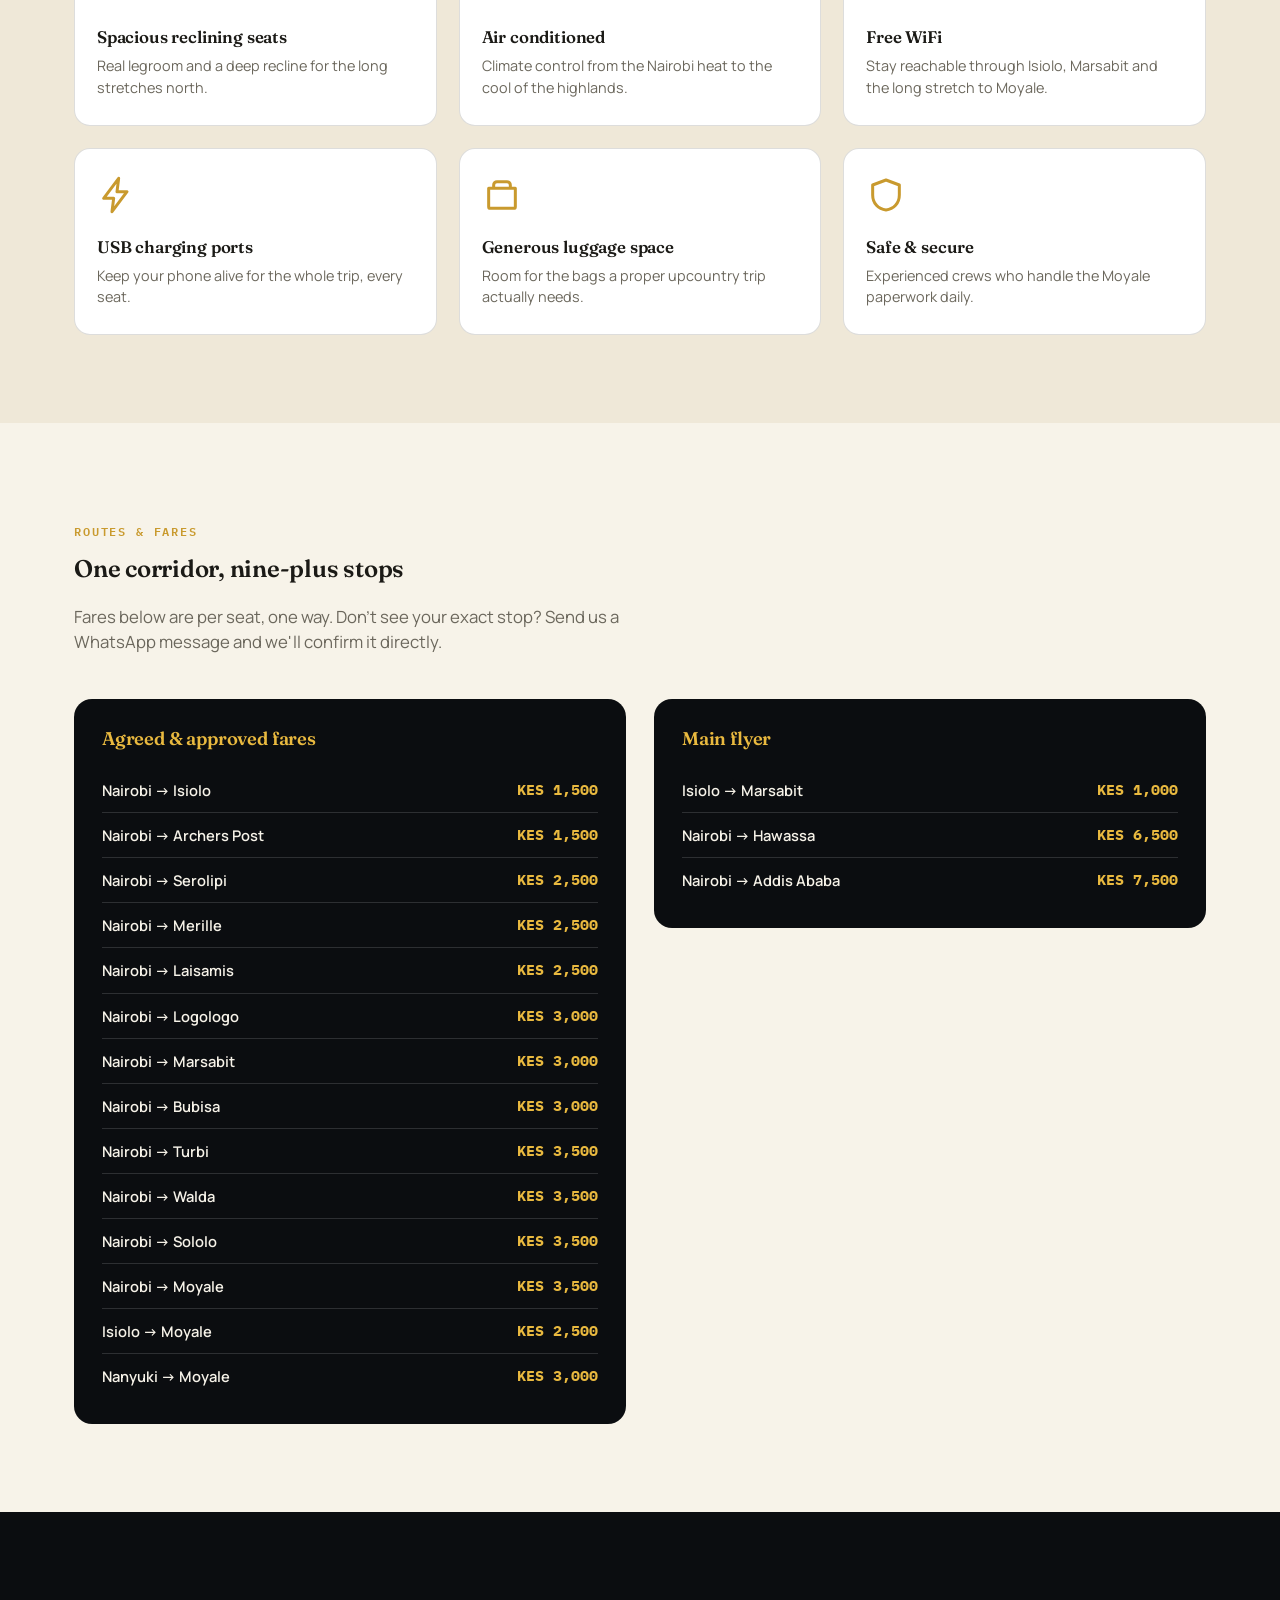
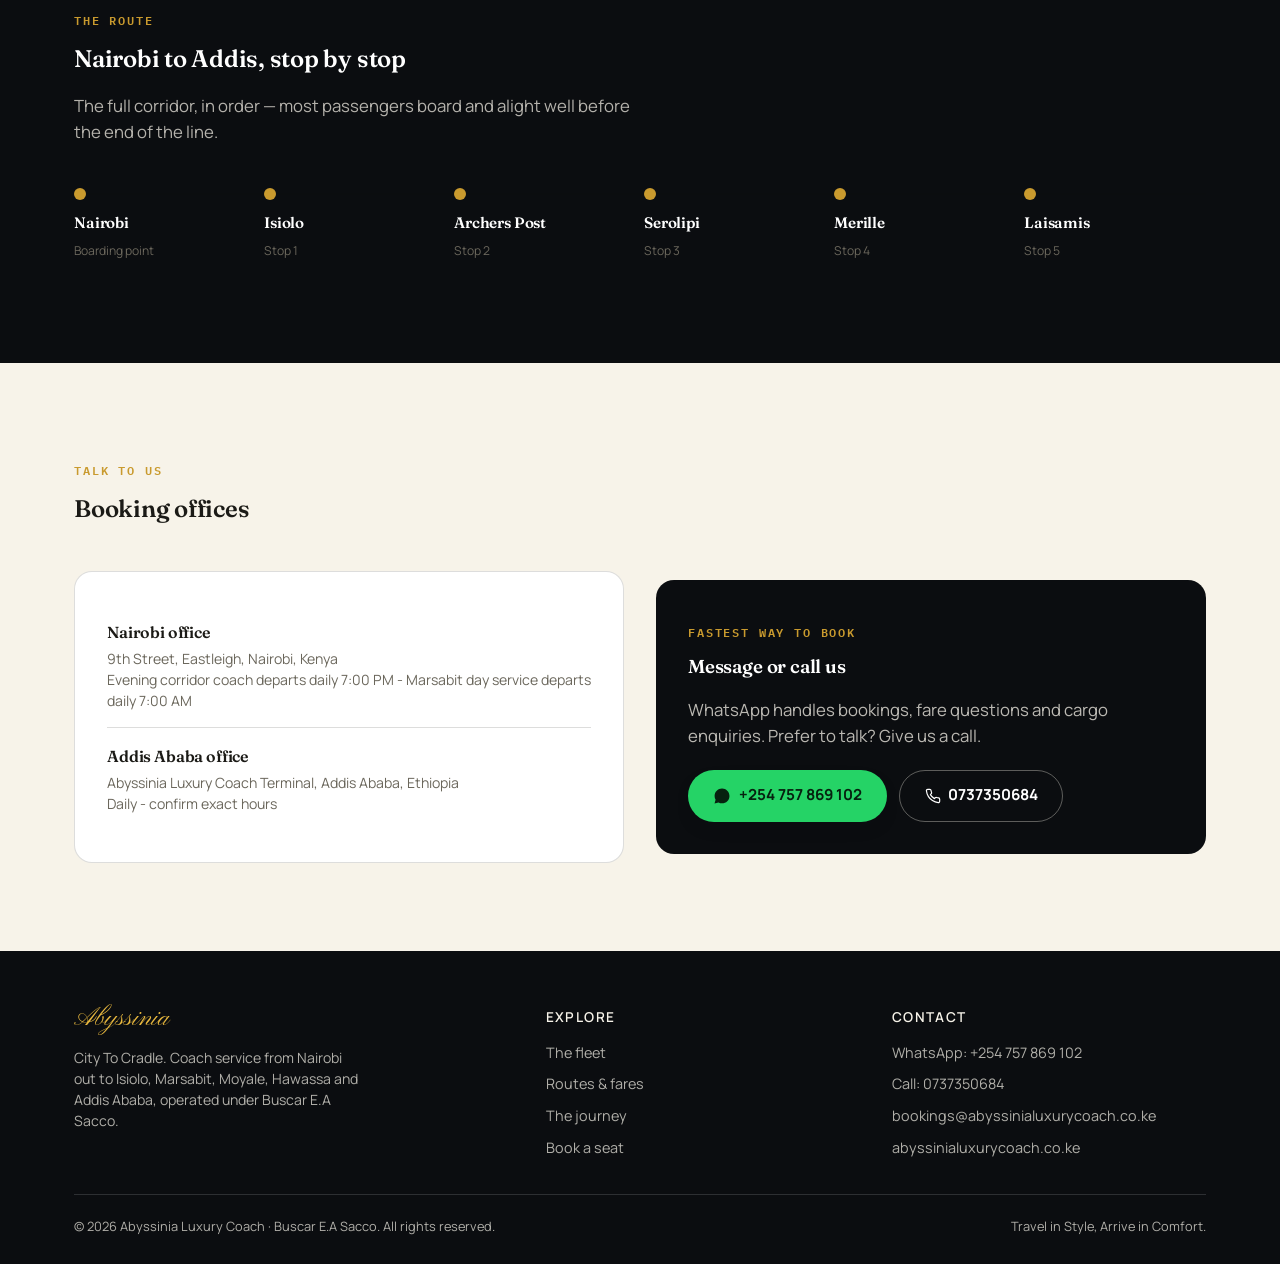
==== commit c08f451d: "Remove redundant meta refresh tag Removed unnecessary meta refresh tag from index.html." ====
--- a/index.html
+++ b/index.html
@@ -11,12 +11,12 @@
   gtag('js', new Date());
   gtag('config', 'G-Q806TREMXJ');
 </script>
-<meta http-equiv="refresh" content="0; url=index.html"> 
+ 
 <meta charset="UTF-8">
 <meta name="viewport" content="width=device-width, initial-scale=1.0">
 <title>Abyssinia Luxury Coach | Nairobi — Addis Ababa</title>
 <meta name="description" content="Book your seat on Abyssinia Luxury Coach, direct coach service between Nairobi and Addis Ababa. Select your seat and confirm on WhatsApp in minutes.">
-<meta http-equiv="refresh" content="0; url=index.html">
+
   
 <link rel="icon" href="assets/favicon.png" type="image/png">
 <link rel="apple-touch-icon" href="assets/apple-touch-icon.png">
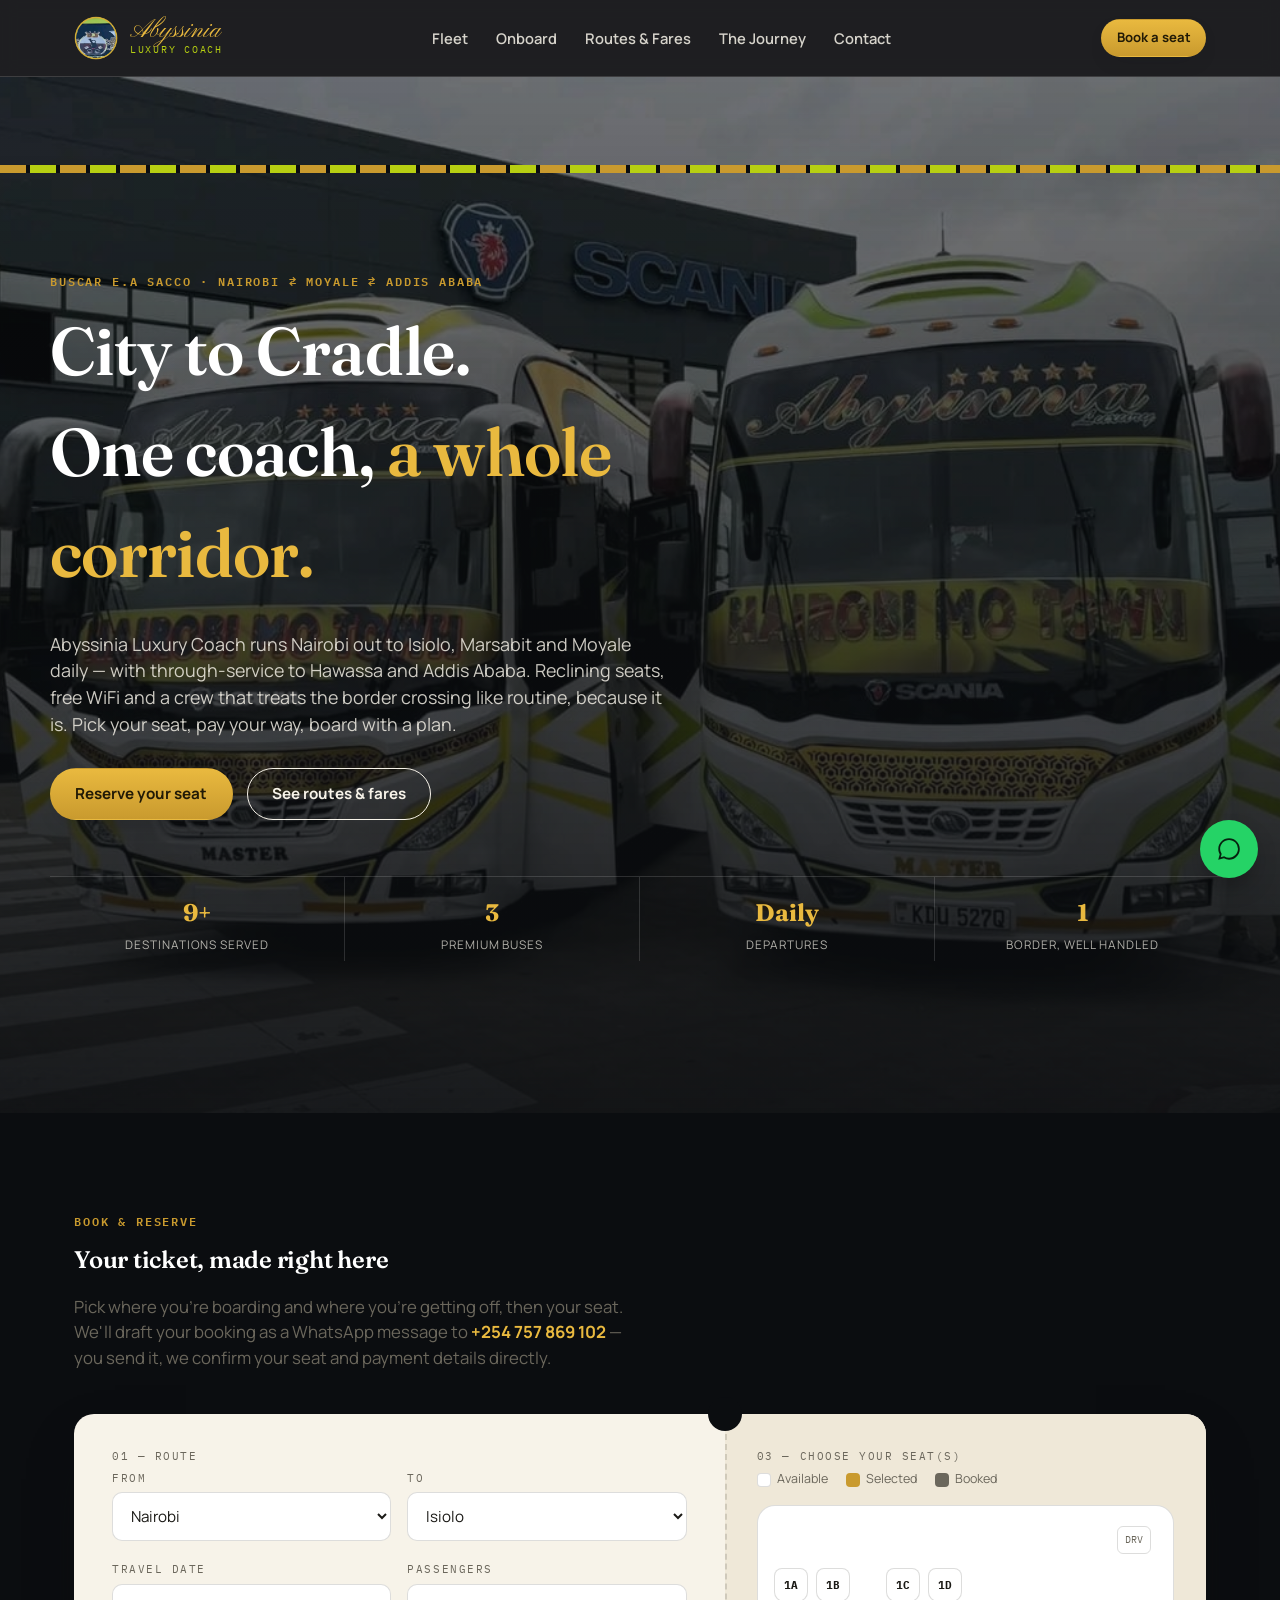
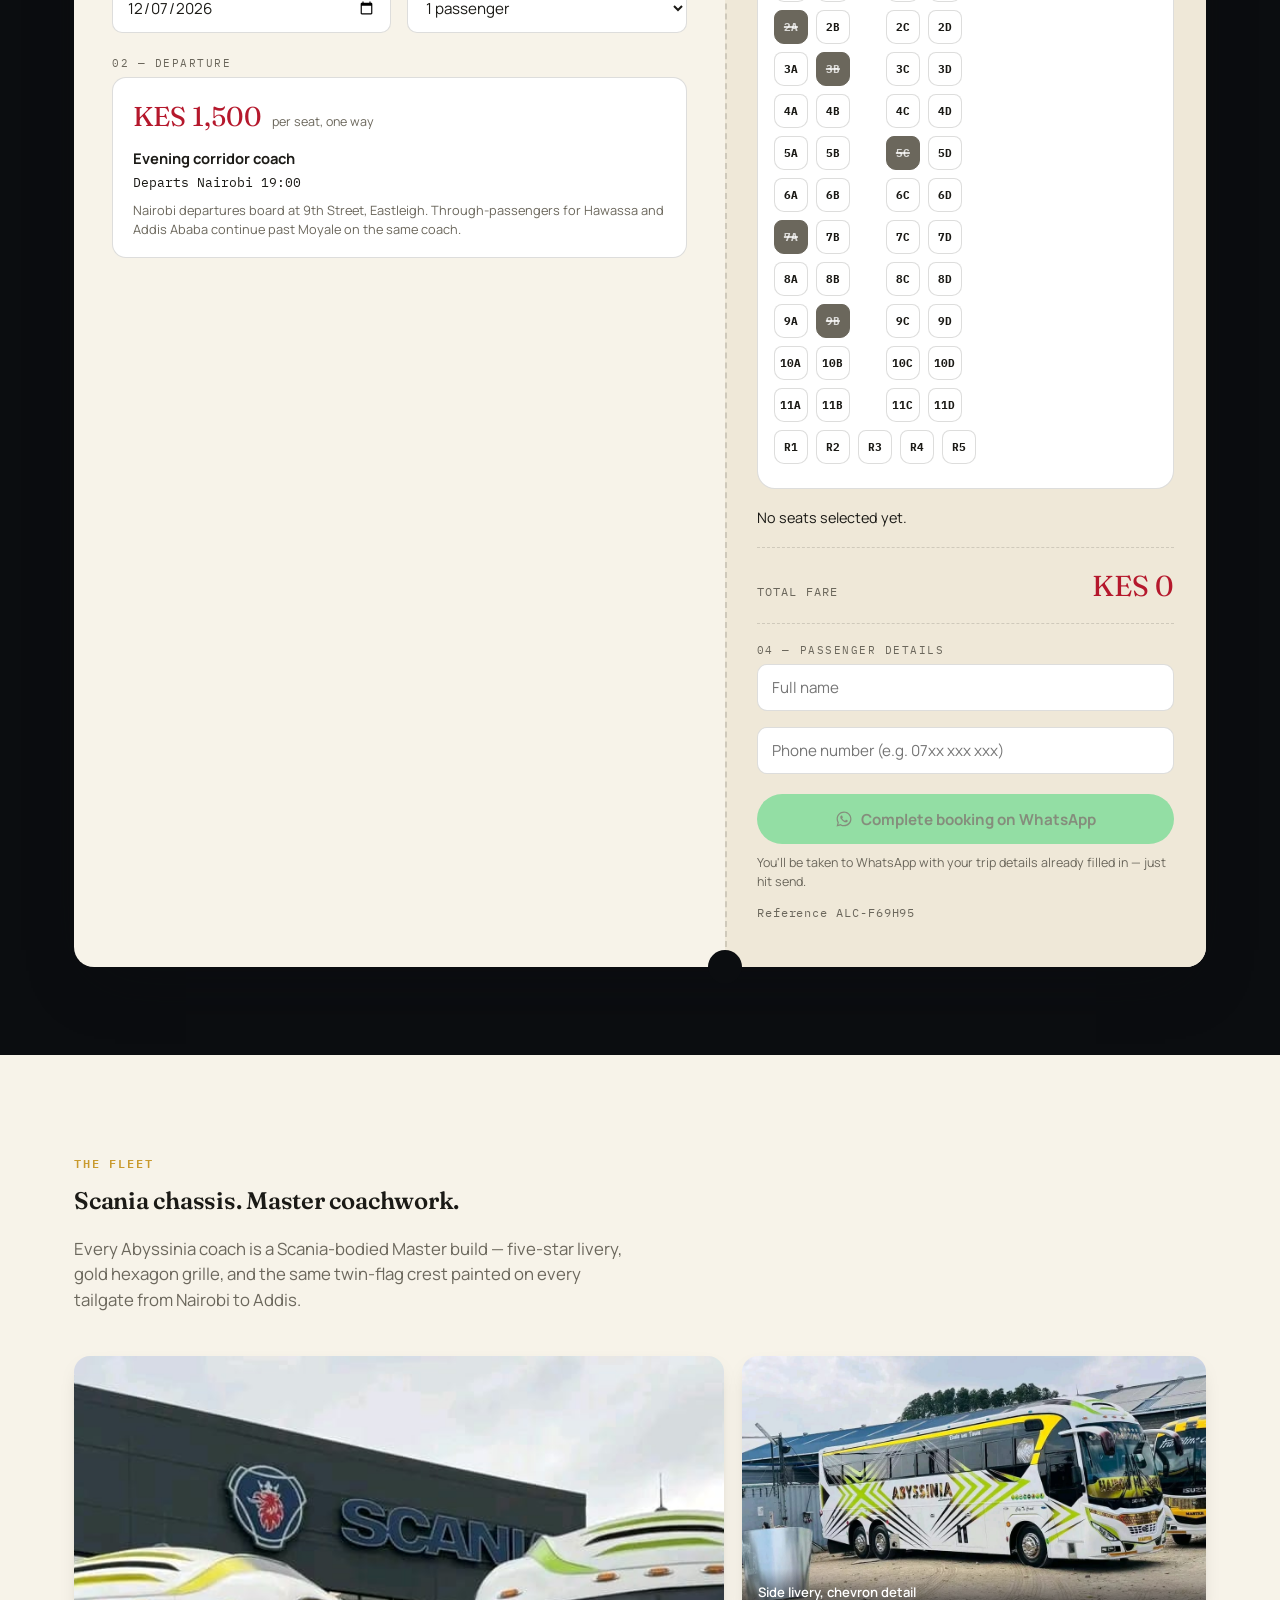
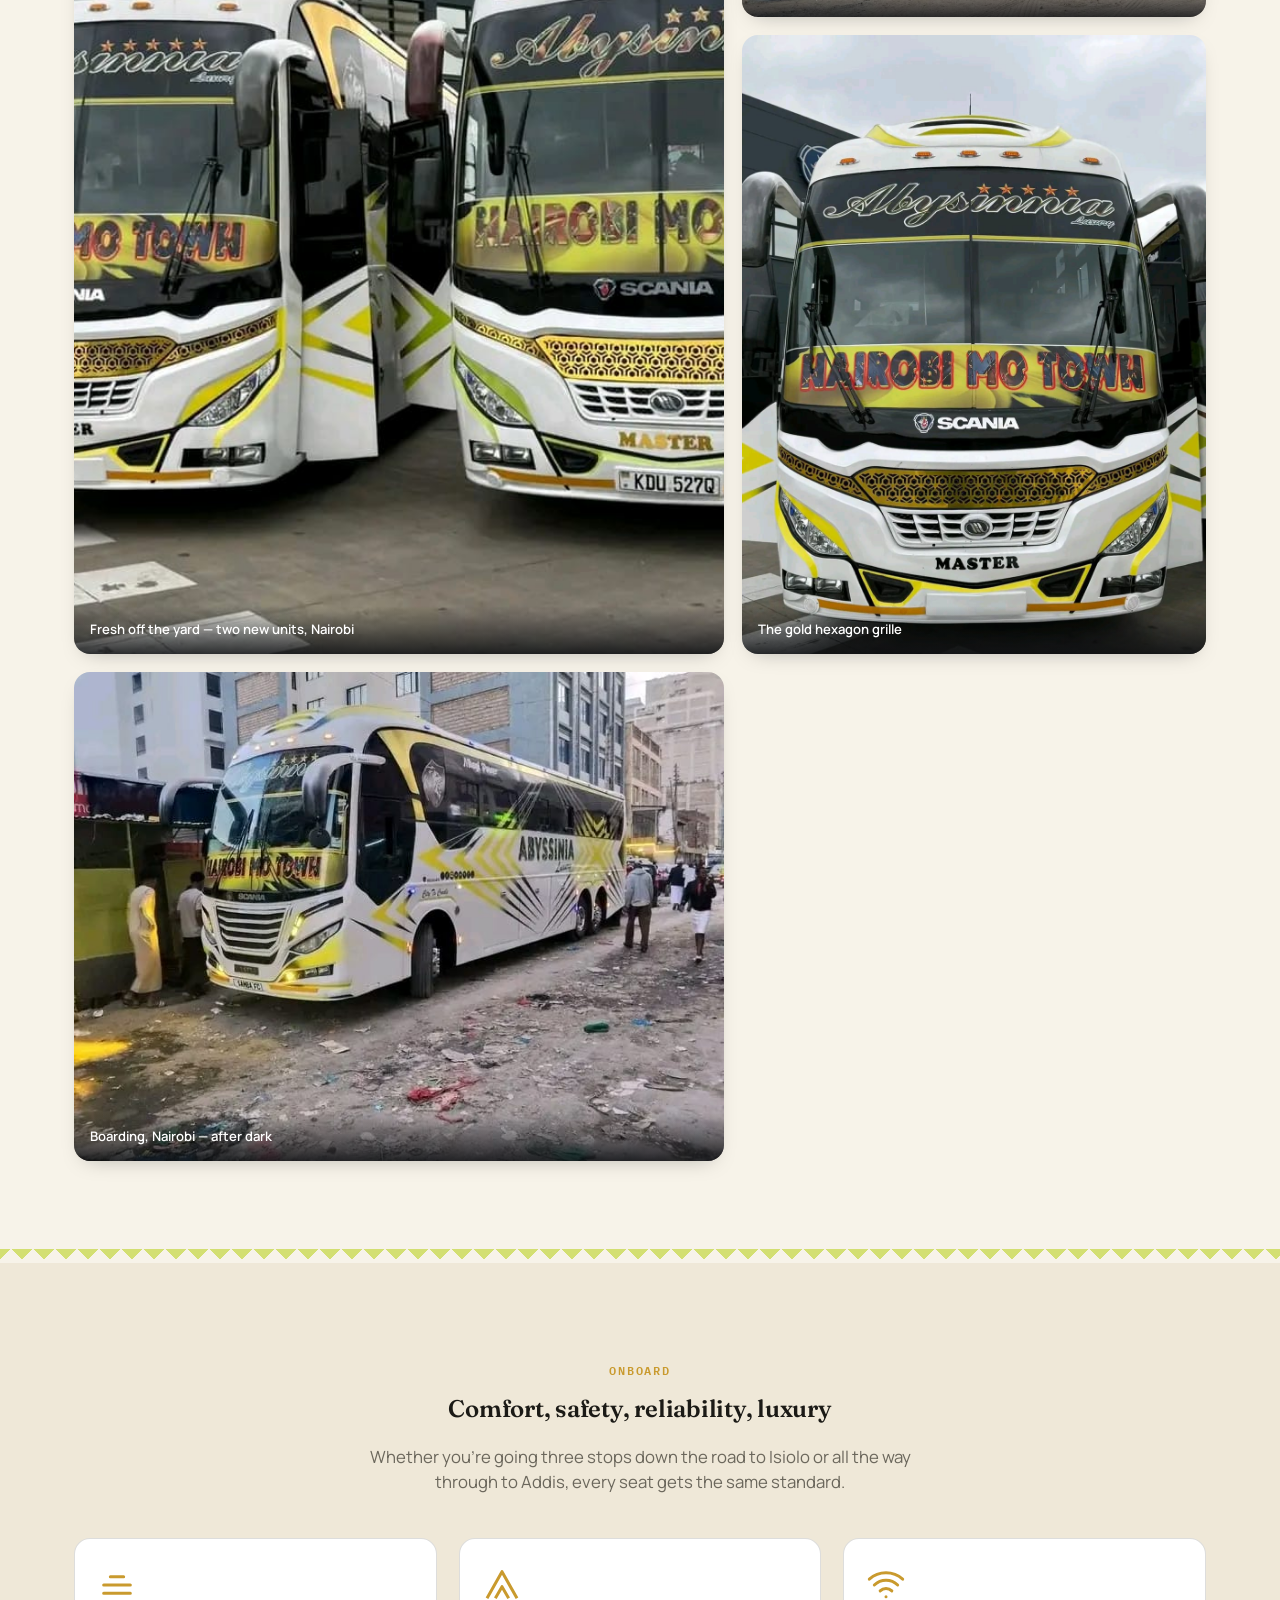
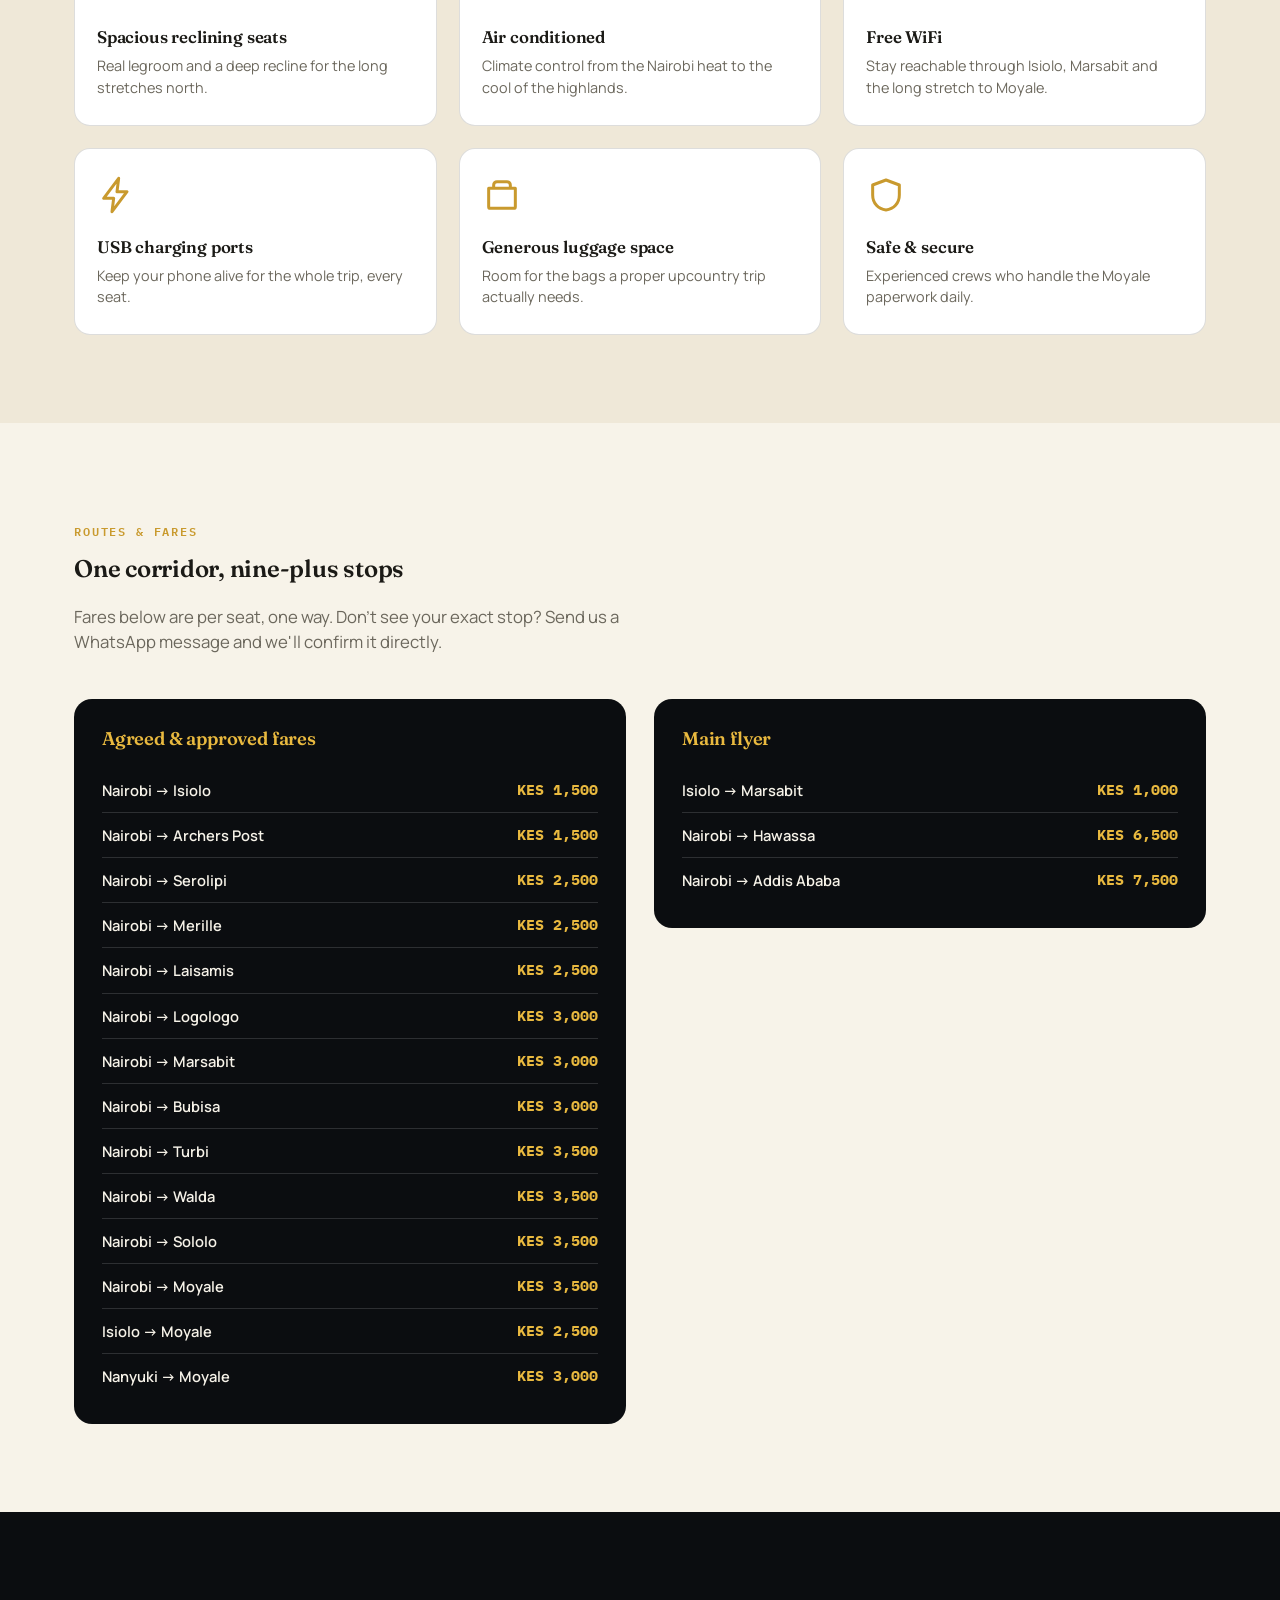
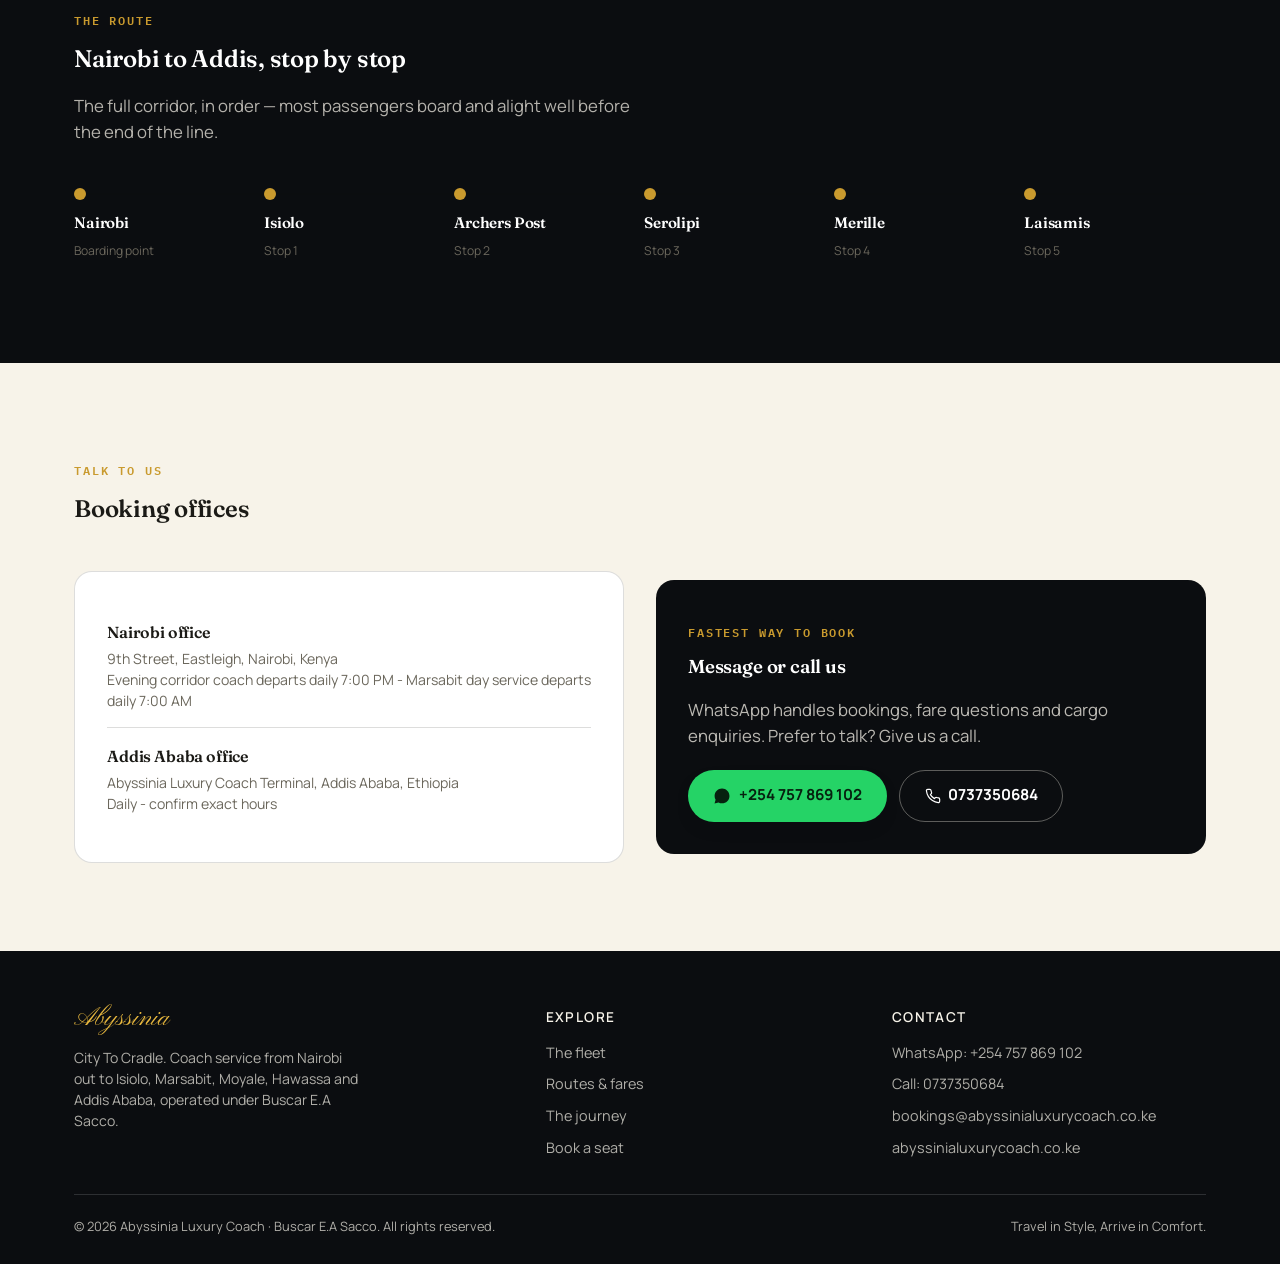
==== commit fc4ba7c2: "Insert Google tag manager scripts in index.html Added Google tag manager scripts for tracking." ====
--- a/index.html
+++ b/index.html
@@ -2,6 +2,15 @@
 <html lang="en">
 <head>
 
+  <!-- Google tag (gtag.js) -->
+<script async src="https://www.googletagmanager.com/gtag/js?id=AW-18545828782"></script>
+<script>
+  window.dataLayer = window.dataLayer || [];
+  function gtag(){dataLayer.push(arguments);}
+  gtag('js', new Date());
+
+  gtag('config', 'AW-18545828782');
+</script>
 
 <!-- Google tag (gtag.js) -->
 <script async src="https://www.googletagmanager.com/gtag/js?id=G-Q806TREMXJ"></script>
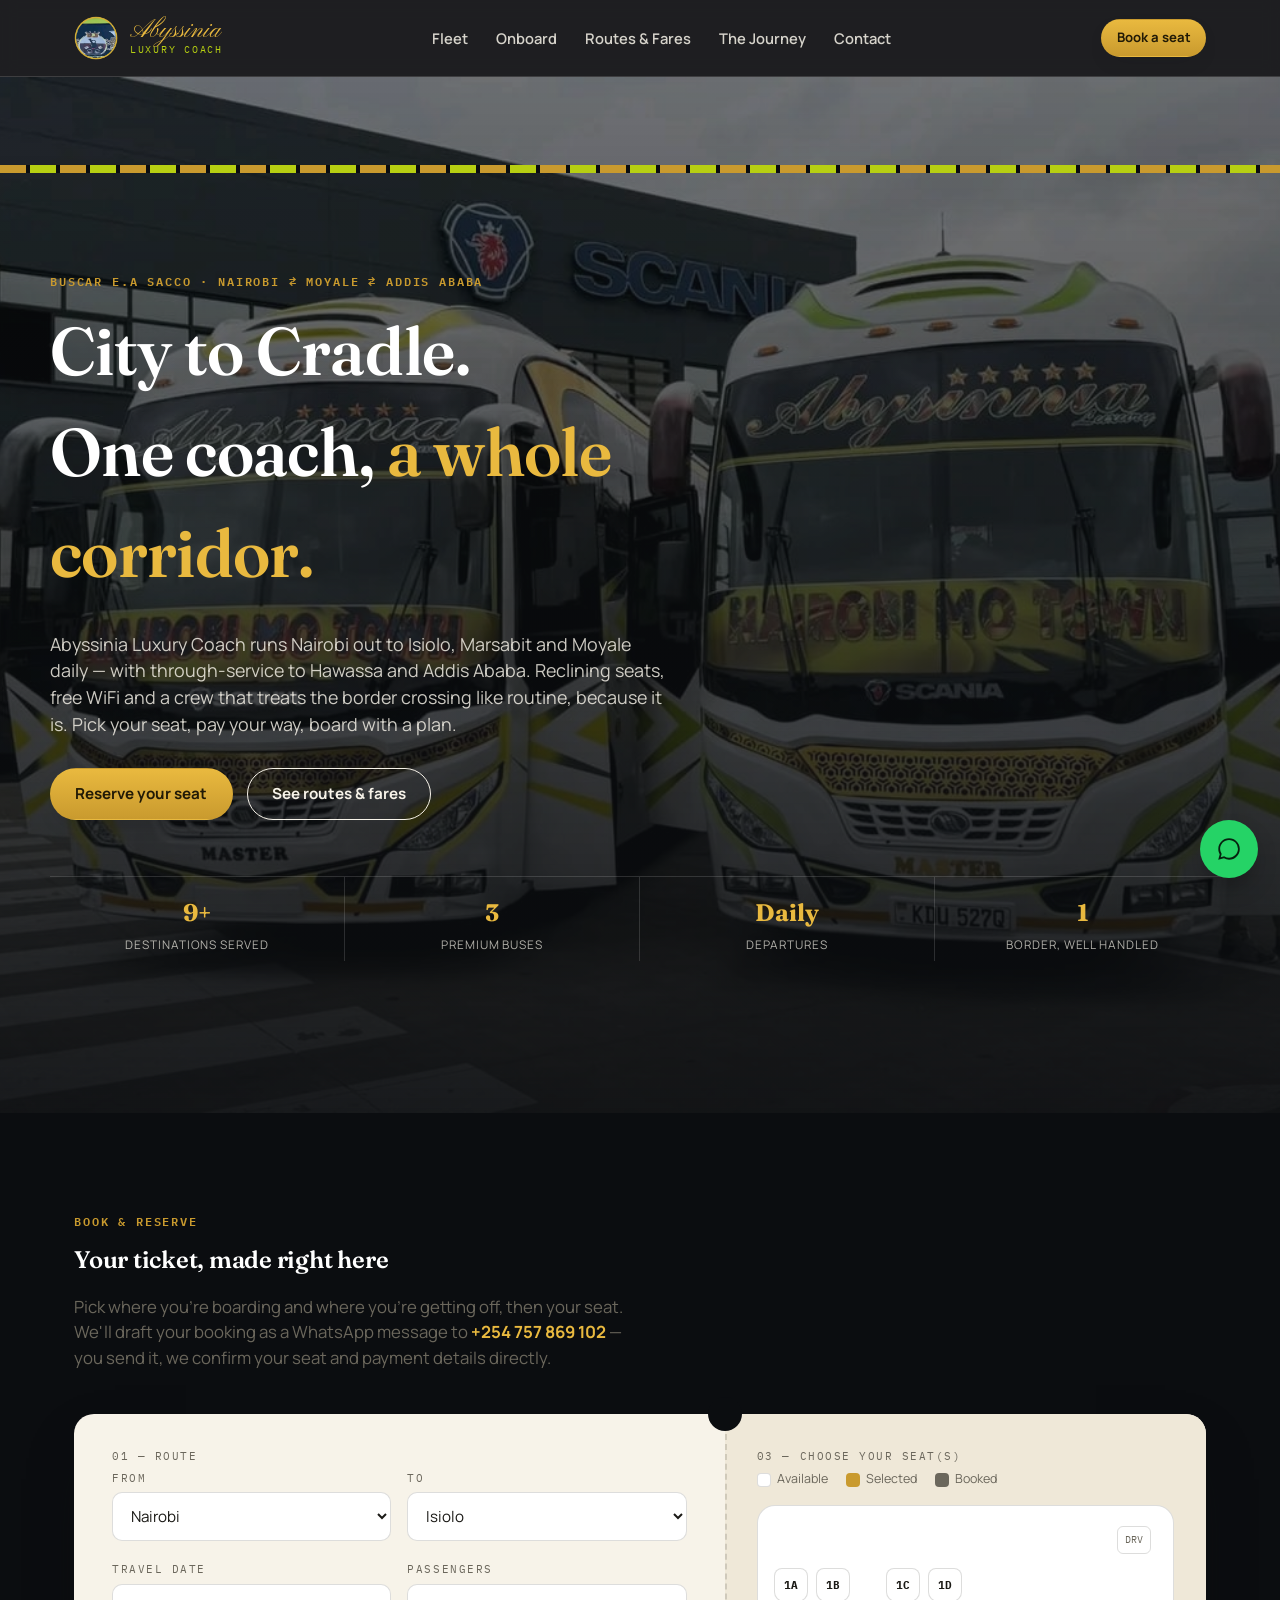
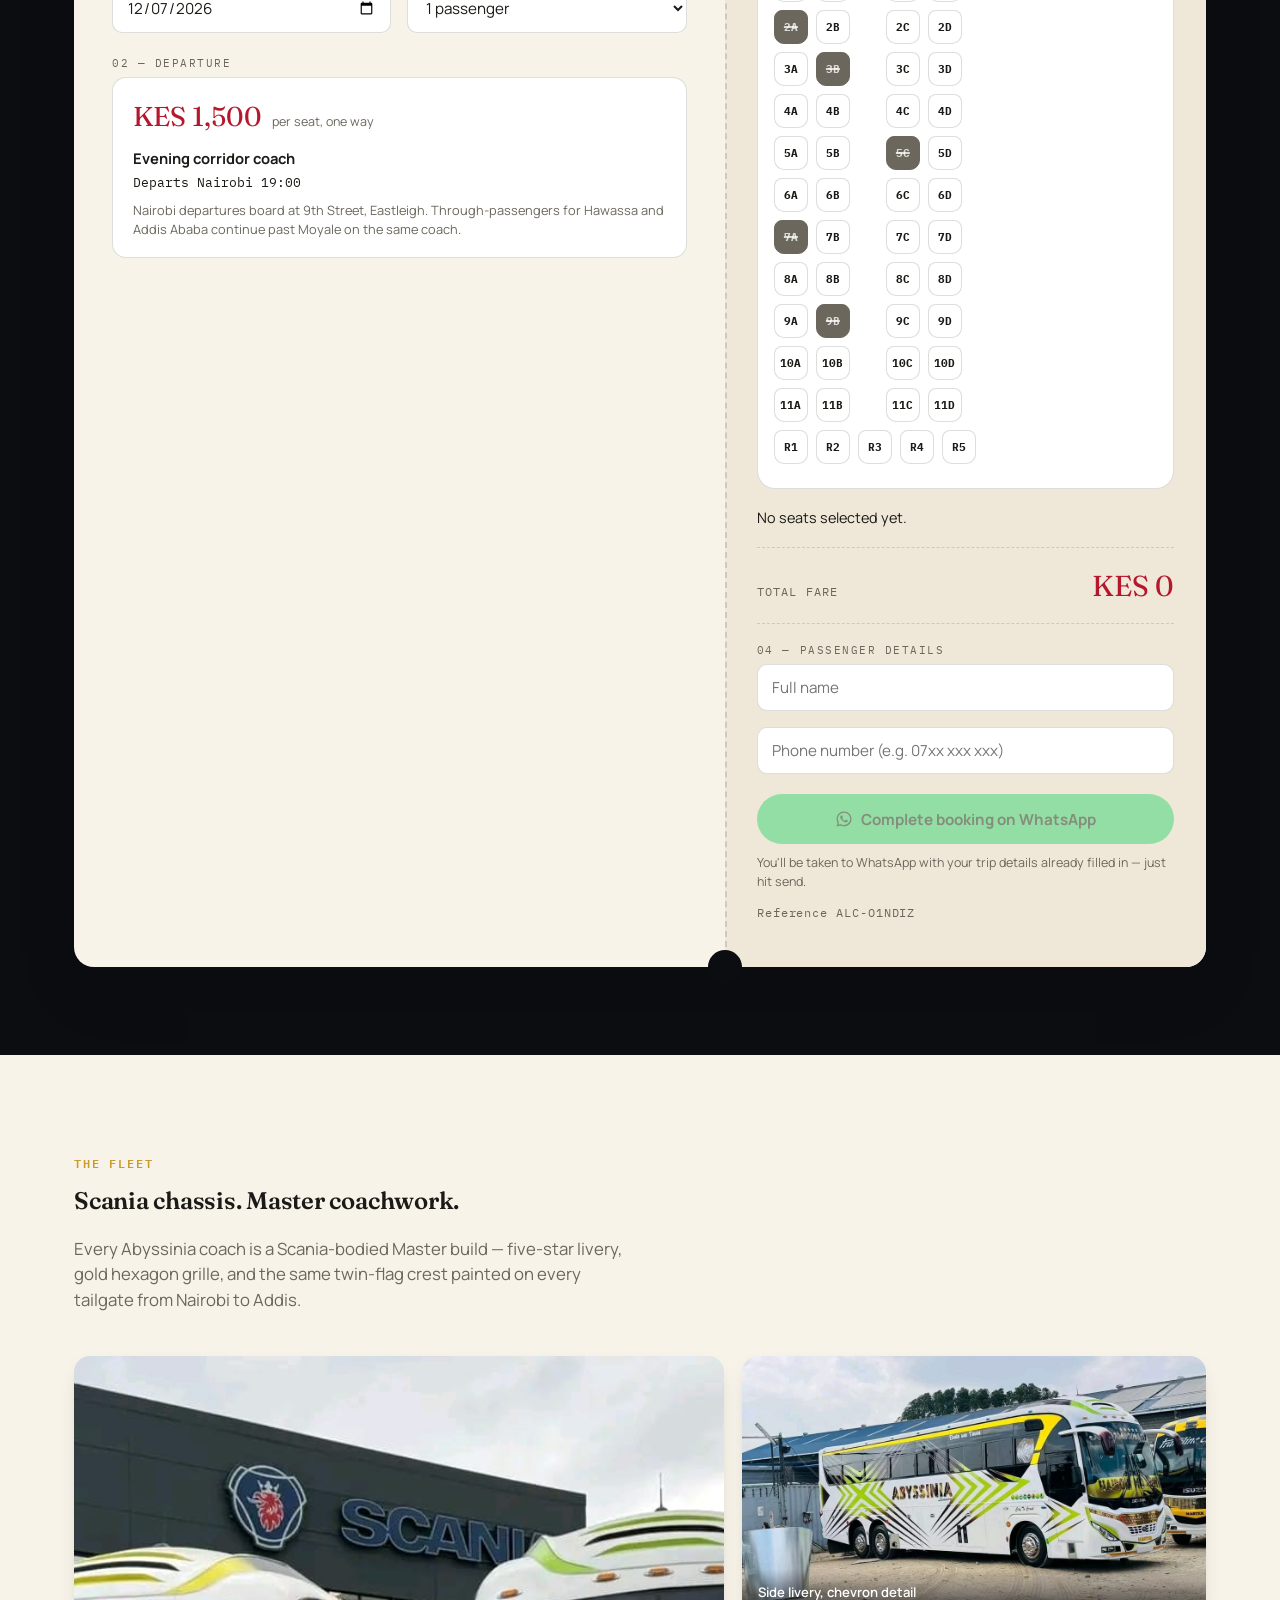
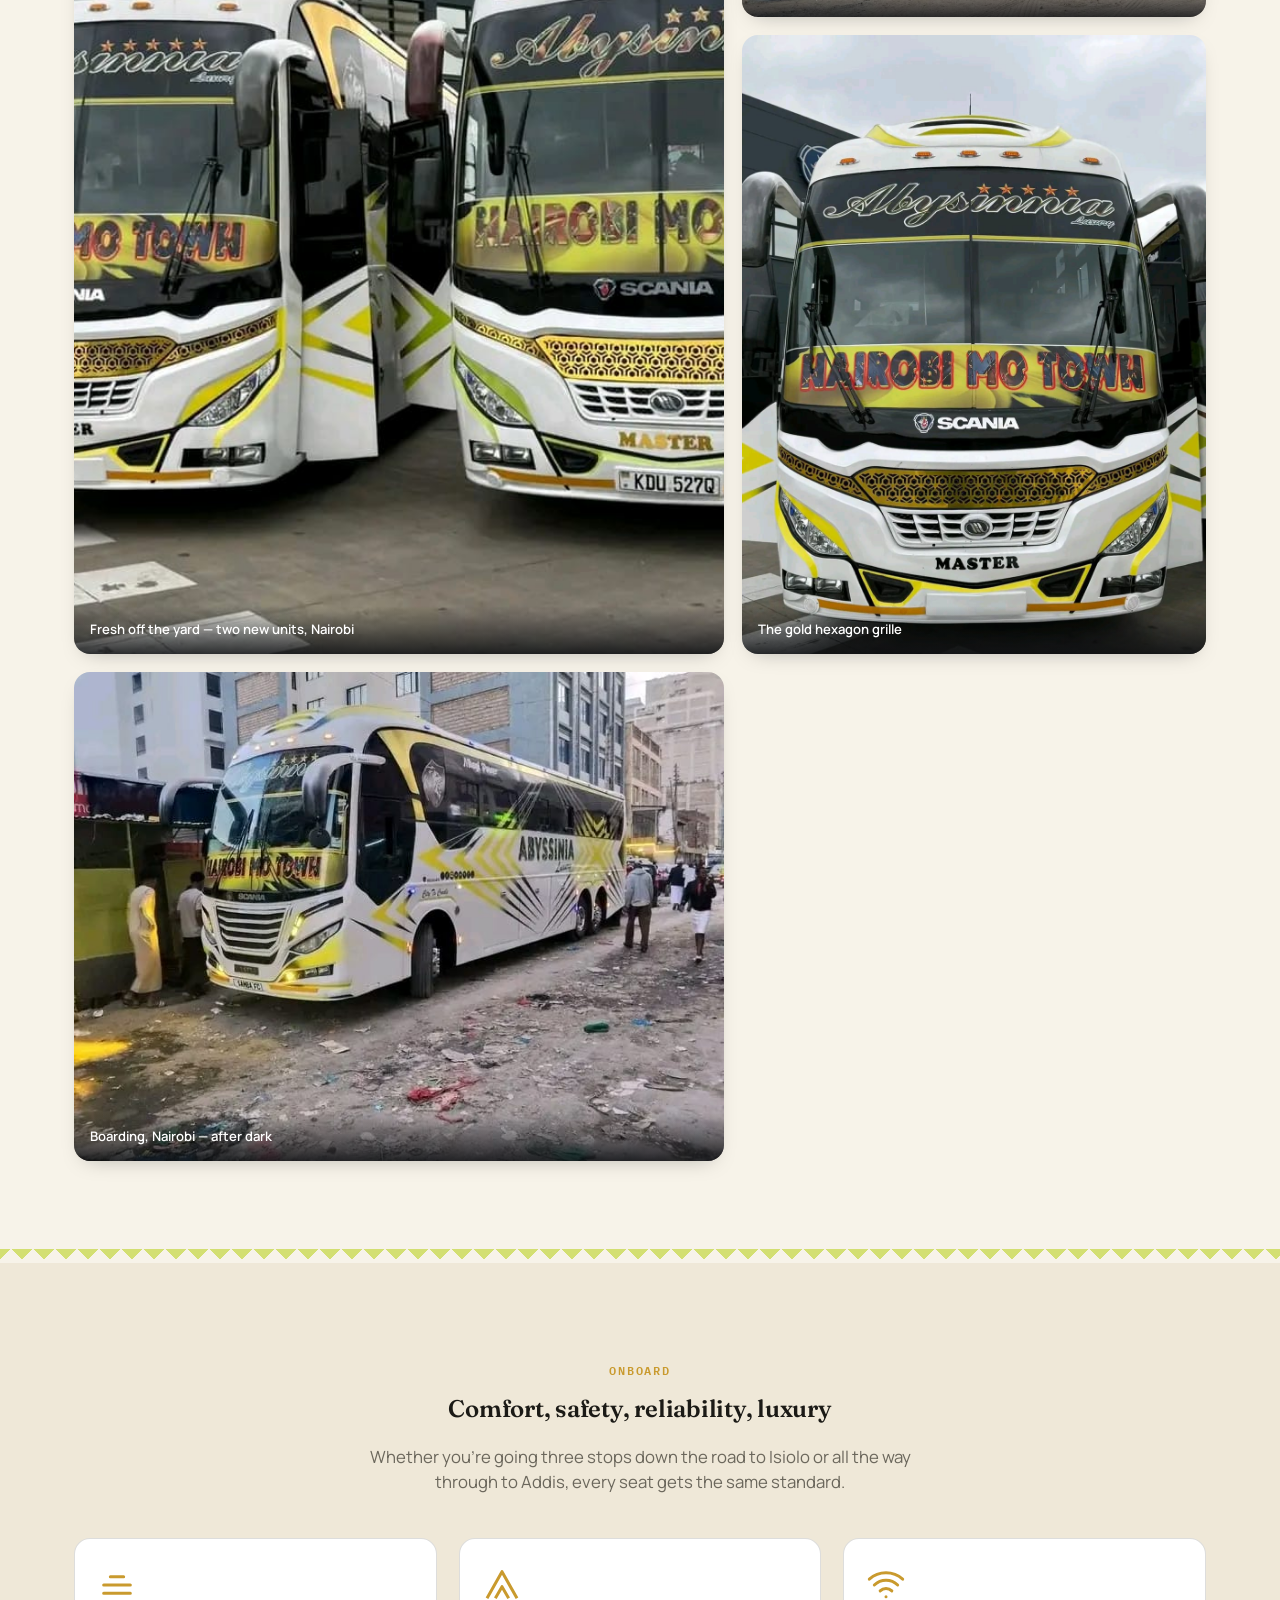
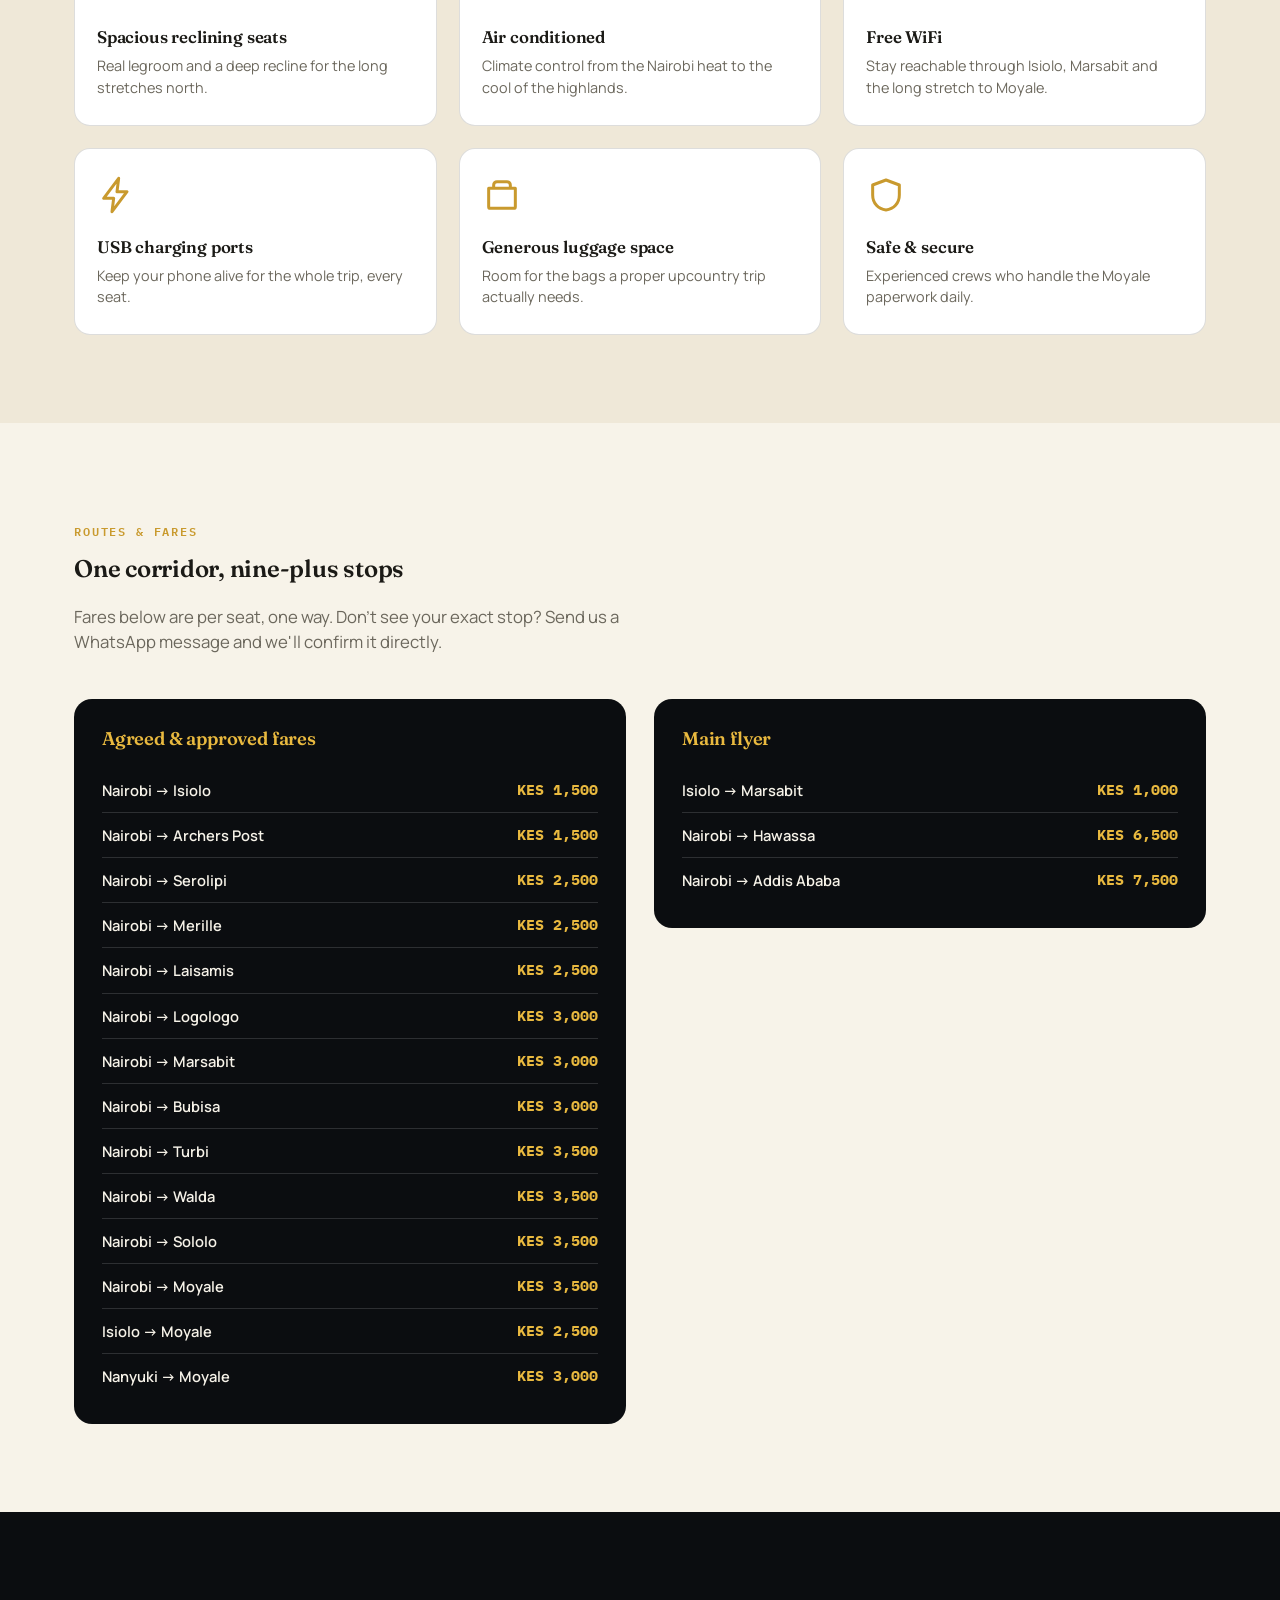
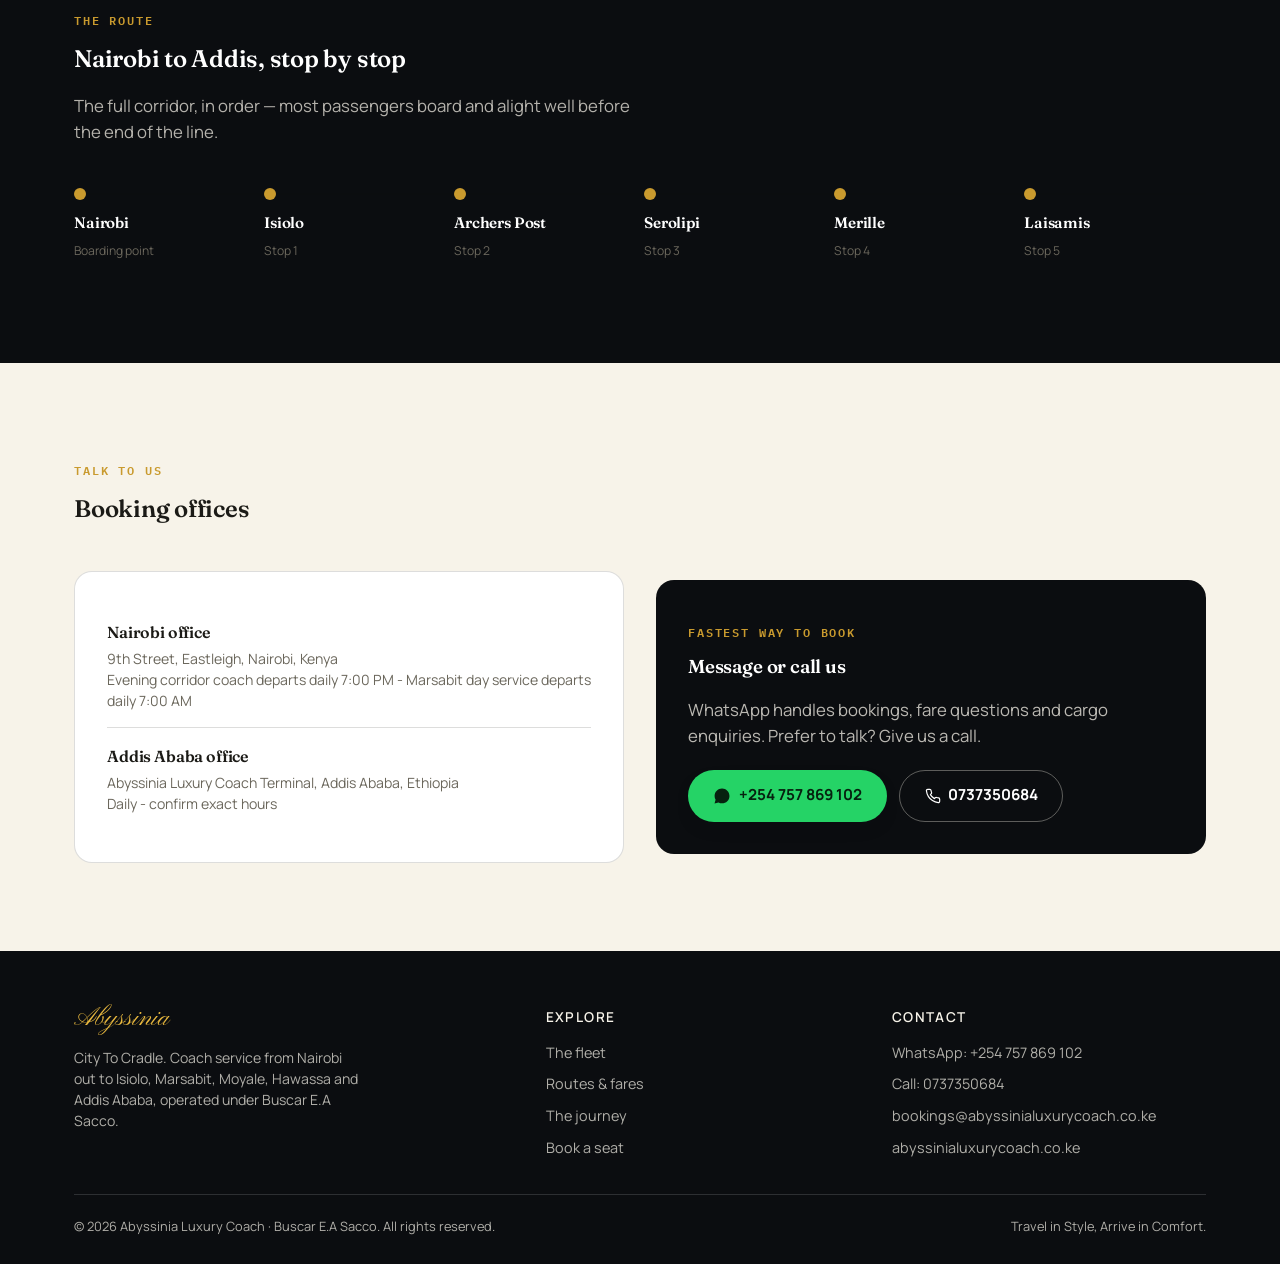
==== commit eb59698e: "Remove duplicate Google tag script Removed duplicate Google tag (gtag.js) script and initialization." ====
--- a/index.html
+++ b/index.html
@@ -10,15 +10,6 @@
   gtag('js', new Date());
 
   gtag('config', 'AW-18545828782');
-</script>
-
-<!-- Google tag (gtag.js) -->
-<script async src="https://www.googletagmanager.com/gtag/js?id=G-Q806TREMXJ"></script>
-<script>
-  window.dataLayer = window.dataLayer || [];
-  function gtag(){dataLayer.push(arguments);}
-  gtag('js', new Date());
-  gtag('config', 'G-Q806TREMXJ');
 </script>
  
 <meta charset="UTF-8">
